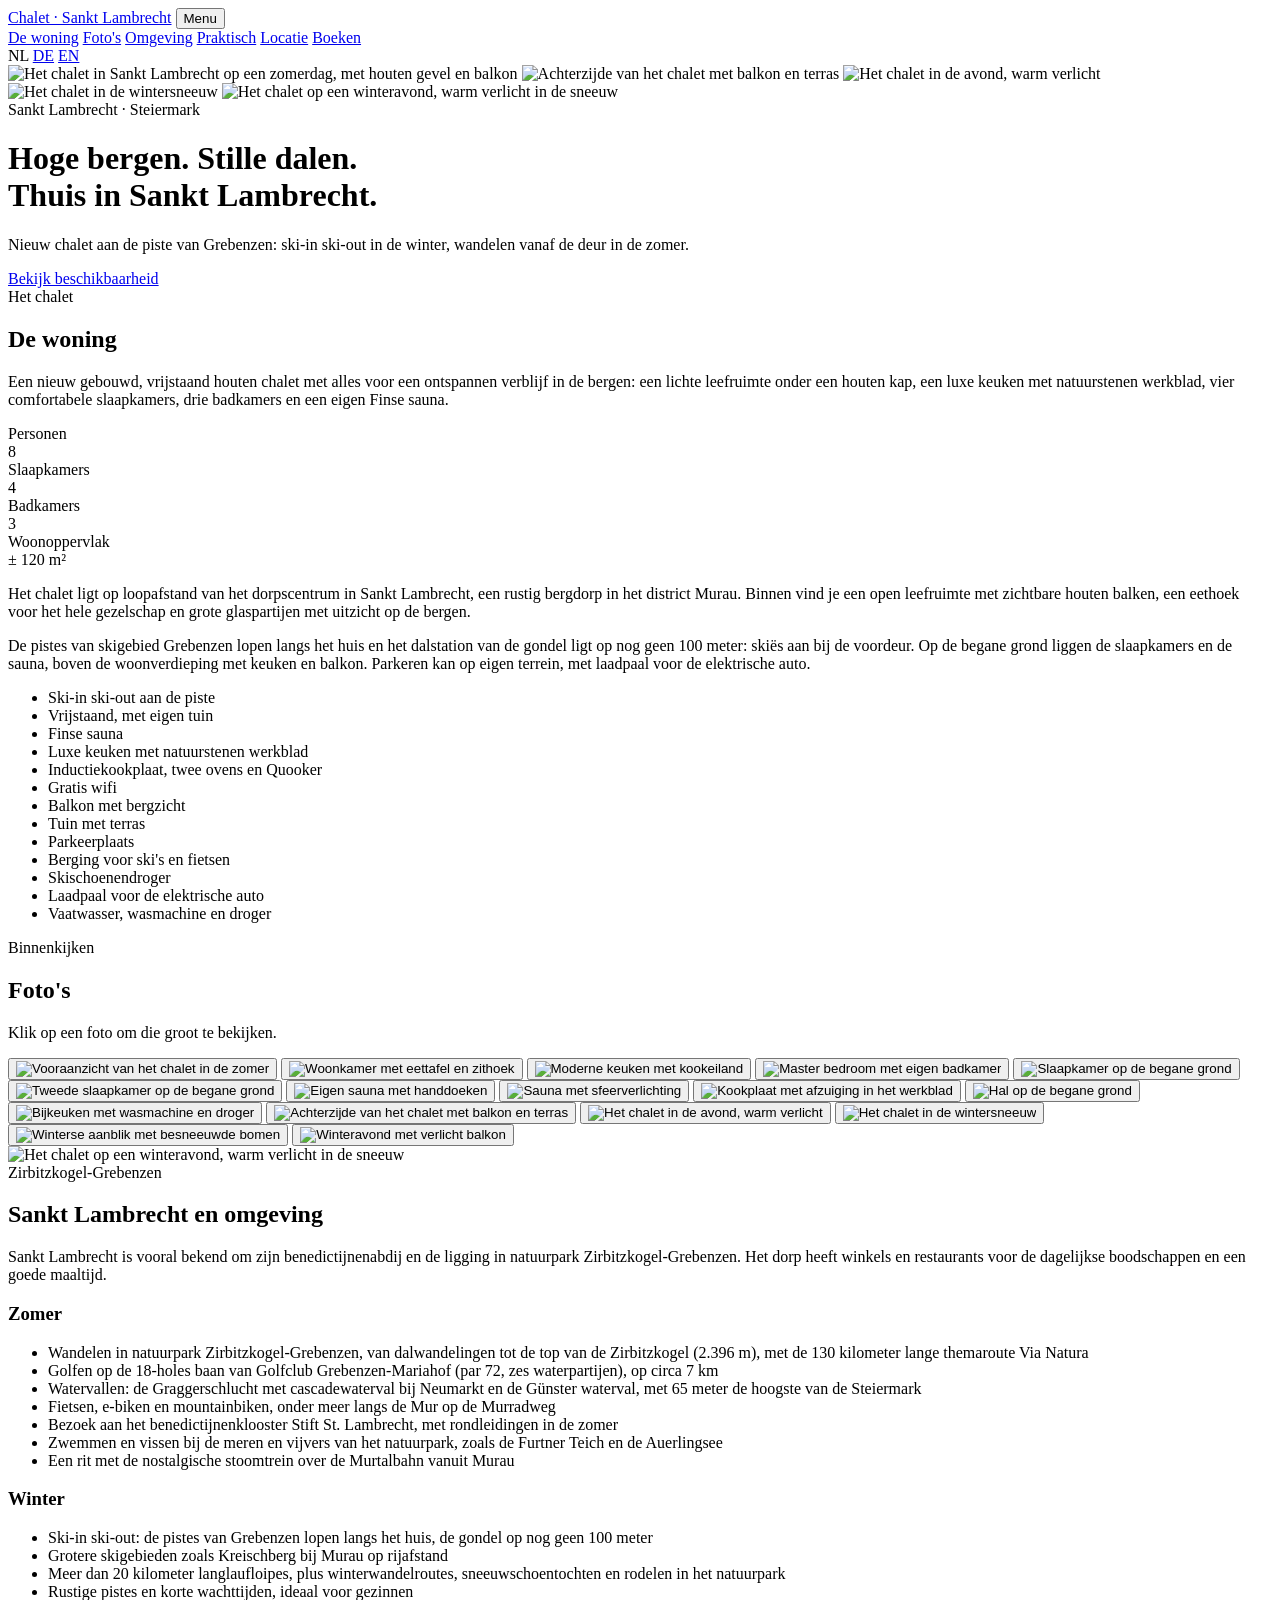
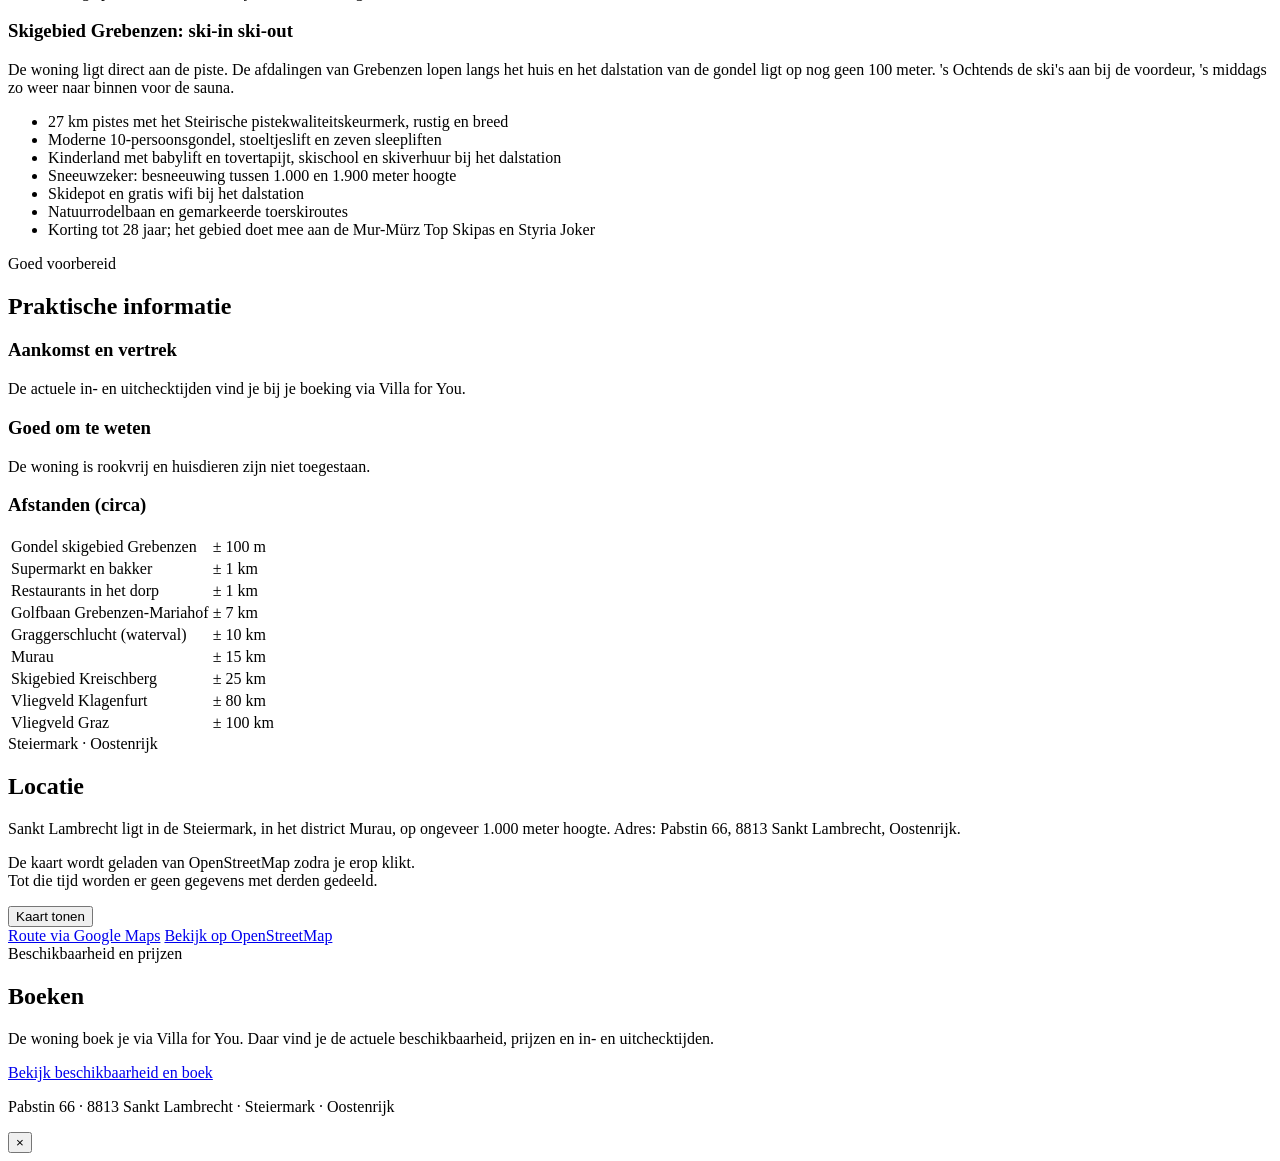
==== index.html @ c9d805e6 "Add files via upload" ====
<!DOCTYPE html>
<html lang="nl">
<head>
<meta charset="UTF-8">
<meta name="viewport" content="width=device-width, initial-scale=1.0">
<title>Vakantiechalet in Sankt Lambrecht – Steiermark, Oostenrijk</title>
<meta name="description" content="Nieuw vrijstaand chalet voor 8 personen in Sankt Lambrecht, met Finse sauna en ski-in ski-out aan skigebied Grebenzen. Bekijk foto's en boek.">
<!-- Vervang bij livegang de relatieve hreflang-URL's door volledige URL's, bijv. https://www.jouwdomein.nl/index.html -->
<link rel="alternate" hreflang="nl" href="index.html">
<link rel="alternate" hreflang="de" href="de.html">
<link rel="alternate" hreflang="en" href="en.html">
<link rel="alternate" hreflang="x-default" href="index.html">
<link rel="icon" type="image/svg+xml" href="assets/img/favicon.svg">
<link rel="stylesheet" href="assets/style.css">
</head>
<body>

<header class="site-header">
  <div class="nav-bar">
    <a class="brand" href="#top">Chalet · Sankt Lambrecht</a>
    <button class="menu-toggle" aria-expanded="false" aria-controls="hoofdnav" aria-label="Menu">Menu</button>
    <nav class="main-nav" id="hoofdnav">
      <a href="#woning">De woning</a>
      <a href="#fotos">Foto's</a>
      <a href="#omgeving">Omgeving</a>
      <a href="#praktisch">Praktisch</a>
      <a href="#locatie">Locatie</a>
      <a href="#contact">Boeken</a>
      <div class="lang-switch" role="group" aria-label="Taalkeuze">
        <span aria-current="page">NL</span>
        <a href="de.html" lang="de" hreflang="de">DE</a>
        <a href="en.html" lang="en" hreflang="en">EN</a>
      </div>
    </nav>
  </div>
</header>

<div class="hero" id="top">
  <div class="hero-slides">
    <img class="hero-img actief" src="assets/img/hero.jpg" alt="Het chalet in Sankt Lambrecht op een zomerdag, met houten gevel en balkon">
    <img class="hero-img" src="assets/img/aanzicht-3.jpg" alt="Achterzijde van het chalet met balkon en terras" loading="lazy">
    <img class="hero-img" src="assets/img/aanzicht-nacht-2.jpg" alt="Het chalet in de avond, warm verlicht" loading="lazy">
    <img class="hero-img" src="assets/img/winter-dag-2.jpg" alt="Het chalet in de wintersneeuw" loading="lazy">
    <img class="hero-img" src="assets/img/winter-nacht-2.jpg" alt="Het chalet op een winteravond, warm verlicht in de sneeuw" loading="lazy">
  </div>
  <div class="hero-overlay">
    <div class="inner">
      <span class="eyebrow">Sankt Lambrecht · Steiermark</span>
      <h1>Hoge bergen. Stille dalen.<br>Thuis in Sankt Lambrecht.</h1>
      <p>Nieuw chalet aan de piste van Grebenzen: ski-in ski-out in de winter, wandelen vanaf de deur in de zomer.</p>
      <a class="knop" href="#contact">Bekijk beschikbaarheid</a>
    </div>
  </div>
</div>

<section id="woning">
  <div class="container">
    <span class="eyebrow">Het chalet</span>
    <h2>De woning</h2>
    <p class="sectie-intro">Een nieuw gebouwd, vrijstaand houten chalet met alles voor een ontspannen verblijf in de bergen: een lichte leefruimte onder een houten kap, een luxe keuken met natuurstenen werkblad, vier comfortabele slaapkamers, drie badkamers en een eigen Finse sauna.</p>

    <div class="kenmerken">
      <div class="kenmerk"><span class="label">Personen</span><div class="waarde">8</div></div>
      <div class="kenmerk"><span class="label">Slaapkamers</span><div class="waarde">4</div></div>
      <div class="kenmerk"><span class="label">Badkamers</span><div class="waarde">3</div></div>
      <div class="kenmerk"><span class="label">Woonoppervlak</span><div class="waarde">± 120 m²</div></div>
    </div>

    <div class="twee-kolommen">
      <div>
        <p>Het chalet ligt op loopafstand van het dorpscentrum in Sankt Lambrecht, een rustig bergdorp in het district Murau. Binnen vind je een open leefruimte met zichtbare houten balken, een eethoek voor het hele gezelschap en grote glaspartijen met uitzicht op de bergen.</p>
        <p style="margin-top:14px;">De pistes van skigebied Grebenzen lopen langs het huis en het dalstation van de gondel ligt op nog geen 100 meter: skiës aan bij de voordeur. Op de begane grond liggen de slaapkamers en de sauna, boven de woonverdieping met keuken en balkon. Parkeren kan op eigen terrein, met laadpaal voor de elektrische auto.</p>
      </div>
      <div>
        <ul class="voorzieningen">
          <li>Ski-in ski-out aan de piste</li>
          <li>Vrijstaand, met eigen tuin</li>
          <li>Finse sauna</li>
          <li>Luxe keuken met natuurstenen werkblad</li>
          <li>Inductiekookplaat, twee ovens en Quooker</li>
          <li>Gratis wifi</li>
          <li>Balkon met bergzicht</li>
          <li>Tuin met terras</li>
          <li>Parkeerplaats</li>
          <li>Berging voor ski's en fietsen</li>
          <li>Skischoenendroger</li>
          <li>Laadpaal voor de elektrische auto</li>
          <li>Vaatwasser, wasmachine en droger</li>
        </ul>
      </div>
    </div>
  </div>
</section>

<section id="fotos">
  <div class="container">
    <span class="eyebrow">Binnenkijken</span>
    <h2>Foto's</h2>
    <p class="sectie-intro">Klik op een foto om die groot te bekijken.</p>
    <div class="galerij">
      <button class="foto" type="button"><img src="assets/img/aanzicht-1.jpg" alt="Vooraanzicht van het chalet in de zomer" loading="lazy"></button>
      <button class="foto" type="button"><img src="assets/img/woonkamer.jpg" alt="Woonkamer met eettafel en zithoek" loading="lazy"></button>
      <button class="foto" type="button"><img src="assets/img/keuken-1.jpg" alt="Moderne keuken met kookeiland" loading="lazy"></button>
      <button class="foto" type="button"><img src="assets/img/master-bedroom.jpg" alt="Master bedroom met eigen badkamer" loading="lazy"></button>
      <button class="foto" type="button"><img src="assets/img/slaapkamer-2.jpg" alt="Slaapkamer op de begane grond" loading="lazy"></button>
      <button class="foto" type="button"><img src="assets/img/slaapkamer-4.jpg" alt="Tweede slaapkamer op de begane grond" loading="lazy"></button>
      <button class="foto staand" type="button"><img src="assets/img/sauna-1.jpg" alt="Eigen sauna met handdoeken" loading="lazy"></button>
      <button class="foto staand" type="button"><img src="assets/img/sauna-2.jpg" alt="Sauna met sfeerverlichting" loading="lazy"></button>
      <button class="foto" type="button"><img src="assets/img/keuken-2.jpg" alt="Kookplaat met afzuiging in het werkblad" loading="lazy"></button>
      <button class="foto staand" type="button"><img src="assets/img/hal.jpg" alt="Hal op de begane grond" loading="lazy"></button>
      <button class="foto staand" type="button"><img src="assets/img/bijkeuken.jpg" alt="Bijkeuken met wasmachine en droger" loading="lazy"></button>
      <button class="foto" type="button"><img src="assets/img/aanzicht-3.jpg" alt="Achterzijde van het chalet met balkon en terras" loading="lazy"></button>
      <button class="foto" type="button"><img src="assets/img/aanzicht-nacht-2.jpg" alt="Het chalet in de avond, warm verlicht" loading="lazy"></button>
      <button class="foto" type="button"><img src="assets/img/winter-dag-1.jpg" alt="Het chalet in de wintersneeuw" loading="lazy"></button>
      <button class="foto" type="button"><img src="assets/img/winter-dag-2.jpg" alt="Winterse aanblik met besneeuwde bomen" loading="lazy"></button>
      <button class="foto" type="button"><img src="assets/img/winter-nacht-1.jpg" alt="Winteravond met verlicht balkon" loading="lazy"></button>
    </div>
  </div>
</section>

<div class="fotoband">
  <img src="assets/img/winter-nacht-2.jpg" alt="Het chalet op een winteravond, warm verlicht in de sneeuw" loading="lazy">
</div>

<section id="omgeving">
  <div class="container">
    <span class="eyebrow">Zirbitzkogel-Grebenzen</span>
    <h2>Sankt Lambrecht en omgeving</h2>
    <p class="sectie-intro">Sankt Lambrecht is vooral bekend om zijn benedictijnenabdij en de ligging in natuurpark Zirbitzkogel-Grebenzen. Het dorp heeft winkels en restaurants voor de dagelijkse boodschappen en een goede maaltijd.</p>

    <div class="seizoenen">
      <div class="seizoen">
        <h3>Zomer</h3>
        <ul>
          <li>Wandelen in natuurpark Zirbitzkogel-Grebenzen, van dalwandelingen tot de top van de Zirbitzkogel (2.396 m), met de 130 kilometer lange themaroute Via Natura</li>
          <li>Golfen op de 18-holes baan van Golfclub Grebenzen-Mariahof (par 72, zes waterpartijen), op circa 7 km</li>
          <li>Watervallen: de Graggerschlucht met cascadewaterval bij Neumarkt en de Günster waterval, met 65 meter de hoogste van de Steiermark</li>
          <li>Fietsen, e-biken en mountainbiken, onder meer langs de Mur op de Murradweg</li>
          <li>Bezoek aan het benedictijnenklooster Stift St. Lambrecht, met rondleidingen in de zomer</li>
          <li>Zwemmen en vissen bij de meren en vijvers van het natuurpark, zoals de Furtner Teich en de Auerlingsee</li>
          <li>Een rit met de nostalgische stoomtrein over de Murtalbahn vanuit Murau</li>
        </ul>
      </div>
      <div class="seizoen">
        <h3>Winter</h3>
        <ul>
          <li>Ski-in ski-out: de pistes van Grebenzen lopen langs het huis, de gondel op nog geen 100 meter</li>
          <li>Grotere skigebieden zoals Kreischberg bij Murau op rijafstand</li>
          <li>Meer dan 20 kilometer langlaufloipes, plus winterwandelroutes, sneeuwschoentochten en rodelen in het natuurpark</li>
          <li>Rustige pistes en korte wachttijden, ideaal voor gezinnen</li>
        </ul>
      </div>
      <div class="seizoen breed">
        <h3>Skigebied Grebenzen: ski-in ski-out</h3>
        <p class="ski-intro">De woning ligt direct aan de piste. De afdalingen van Grebenzen lopen langs het huis en het dalstation van de gondel ligt op nog geen 100 meter. 's Ochtends de ski's aan bij de voordeur, 's middags zo weer naar binnen voor de sauna.</p>
        <ul>
          <li>27 km pistes met het Steirische pistekwaliteitskeurmerk, rustig en breed</li>
          <li>Moderne 10-persoonsgondel, stoeltjeslift en zeven sleepliften</li>
          <li>Kinderland met babylift en tovertapijt, skischool en skiverhuur bij het dalstation</li>
          <li>Sneeuwzeker: besneeuwing tussen 1.000 en 1.900 meter hoogte</li>
          <li>Skidepot en gratis wifi bij het dalstation</li>
          <li>Natuurrodelbaan en gemarkeerde toerskiroutes</li>
          <li>Korting tot 28 jaar; het gebied doet mee aan de Mur-Mürz Top Skipas en Styria Joker</li>
        </ul>
      </div>
    </div>
  </div>
</section>

<section id="praktisch">
  <div class="container">
    <span class="eyebrow">Goed voorbereid</span>
    <h2>Praktische informatie</h2>

    <div class="twee-kolommen">
      <div>
        <div class="praktisch-blok">
          <h3>Aankomst en vertrek</h3>
          <p>De actuele in- en uitchecktijden vind je bij je boeking via Villa for You.</p>
        </div>
        <div class="praktisch-blok">
          <h3>Goed om te weten</h3>
          <p>De woning is rookvrij en huisdieren zijn niet toegestaan.</p>
        </div>
      </div>
      <div>
        <h3 class="afstanden-titel">Afstanden (circa)</h3>
        <table class="afstanden">
          <tr><td>Gondel skigebied Grebenzen</td><td>± 100 m</td></tr>
          <tr><td>Supermarkt en bakker</td><td>± 1 km</td></tr>
          <tr><td>Restaurants in het dorp</td><td>± 1 km</td></tr>
          <tr><td>Golfbaan Grebenzen-Mariahof</td><td>± 7 km</td></tr>
          <tr><td>Graggerschlucht (waterval)</td><td>± 10 km</td></tr>
          <tr><td>Murau</td><td>± 15 km</td></tr>
          <tr><td>Skigebied Kreischberg</td><td>± 25 km</td></tr>
          <tr><td>Vliegveld Klagenfurt</td><td>± 80 km</td></tr>
          <tr><td>Vliegveld Graz</td><td>± 100 km</td></tr>
        </table>
      </div>
    </div>
  </div>
</section>

<section id="locatie">
  <div class="container">
    <span class="eyebrow">Steiermark · Oostenrijk</span>
    <h2>Locatie</h2>
    <p class="sectie-intro">Sankt Lambrecht ligt in de Steiermark, in het district Murau, op ongeveer 1.000 meter hoogte. Adres: Pabstin 66, 8813 Sankt Lambrecht, Oostenrijk.</p>
    <div class="kaart-wrap">
      <div class="kaart-placeholder">
        <p>De kaart wordt geladen van OpenStreetMap zodra je erop klikt.<br>Tot die tijd worden er geen gegevens met derden gedeeld.</p>
        <button class="knop" id="laad-kaart" type="button">Kaart tonen</button>
      </div>
    </div>
    <div class="route-links">
      <a href="https://www.google.com/maps/dir/?api=1&destination=Pabstin+66,+8813+Sankt+Lambrecht,+Oostenrijk" target="_blank" rel="noopener">Route via Google Maps</a>
      <a href="https://www.openstreetmap.org/?mlat=47.074375&mlon=14.313222#map=16/47.07437/14.31322" target="_blank" rel="noopener">Bekijk op OpenStreetMap</a>
    </div>
  </div>
</section>

<section id="contact">
  <div class="container">
    <div class="contact-kaart">
      <div>
        <span class="eyebrow">Beschikbaarheid en prijzen</span>
        <h2>Boeken</h2>
        <p style="margin-top:8px;">De woning boek je via Villa for You. Daar vind je de actuele beschikbaarheid, prijzen en in- en uitchecktijden.</p>
      </div>
      <div class="boek-kolom">
        <a class="knop" href="http://www.villaforyou.com/ho-20108/AT.8813.41" target="_blank" rel="noopener">Bekijk beschikbaarheid en boek</a>
      </div>
    </div>
  </div>
</section>

<footer>
  <div class="container">
    <p>Pabstin 66 · 8813 Sankt Lambrecht · Steiermark · Oostenrijk</p>
  </div>
</footer>

<div class="lightbox" id="lightbox" role="dialog" aria-modal="true" aria-label="Fotoweergave">
  <button class="sluit" type="button" aria-label="Sluiten">×</button>
  <img src="" alt="">
  <div class="bijschrift"></div>
</div>

<script src="assets/script.js"></script>
</body>
</html>
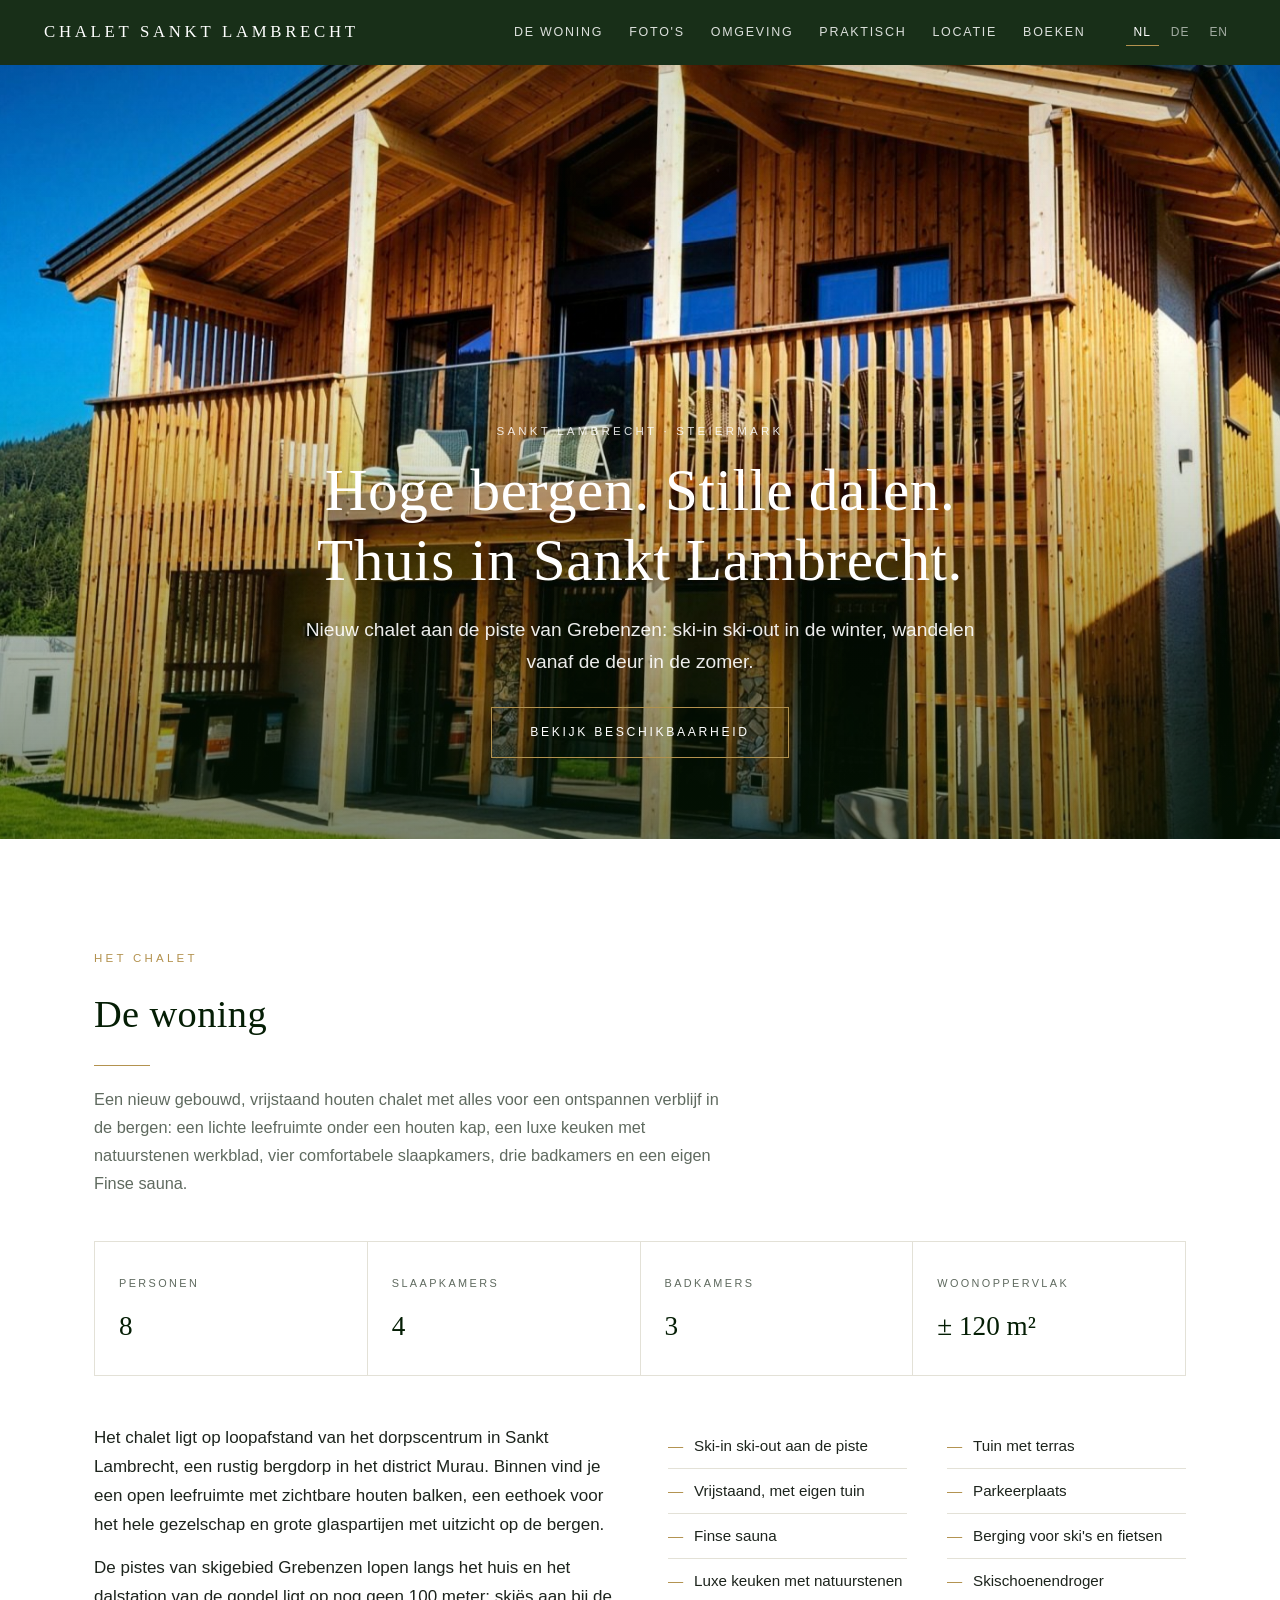
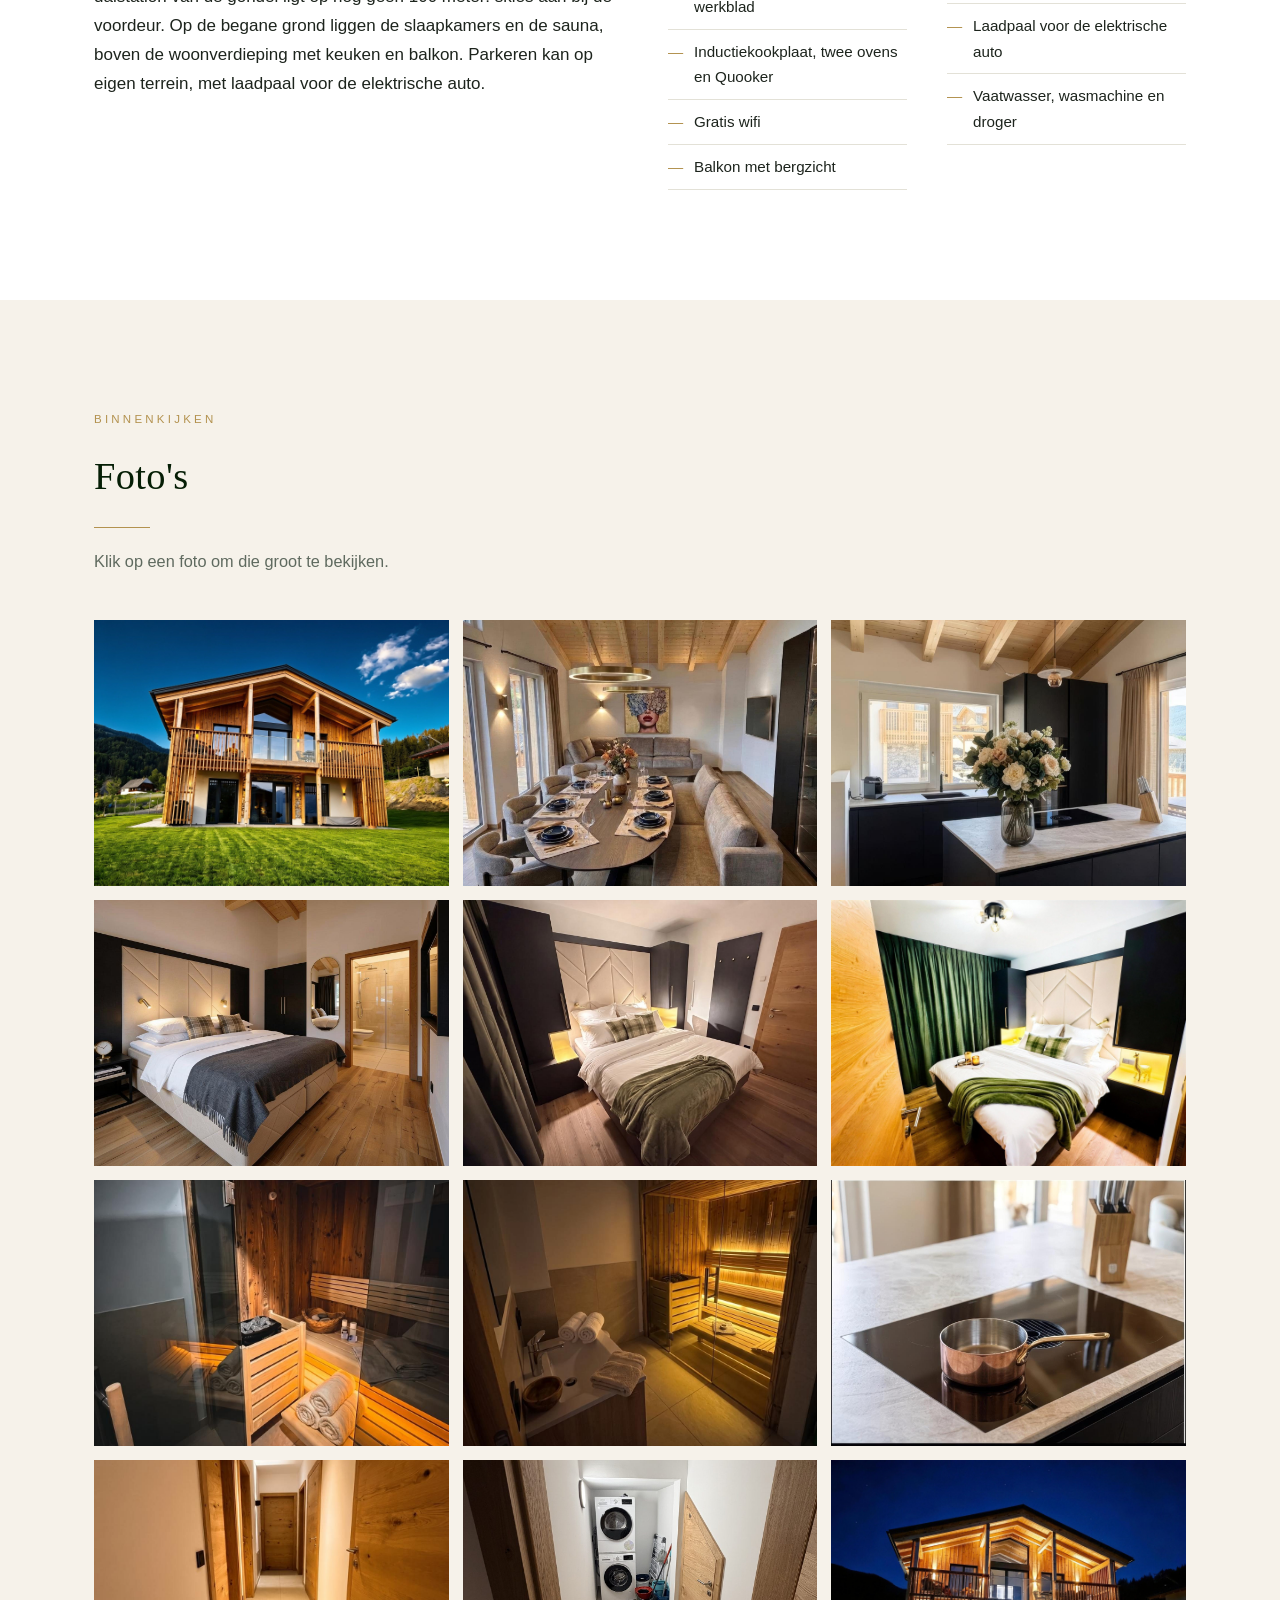
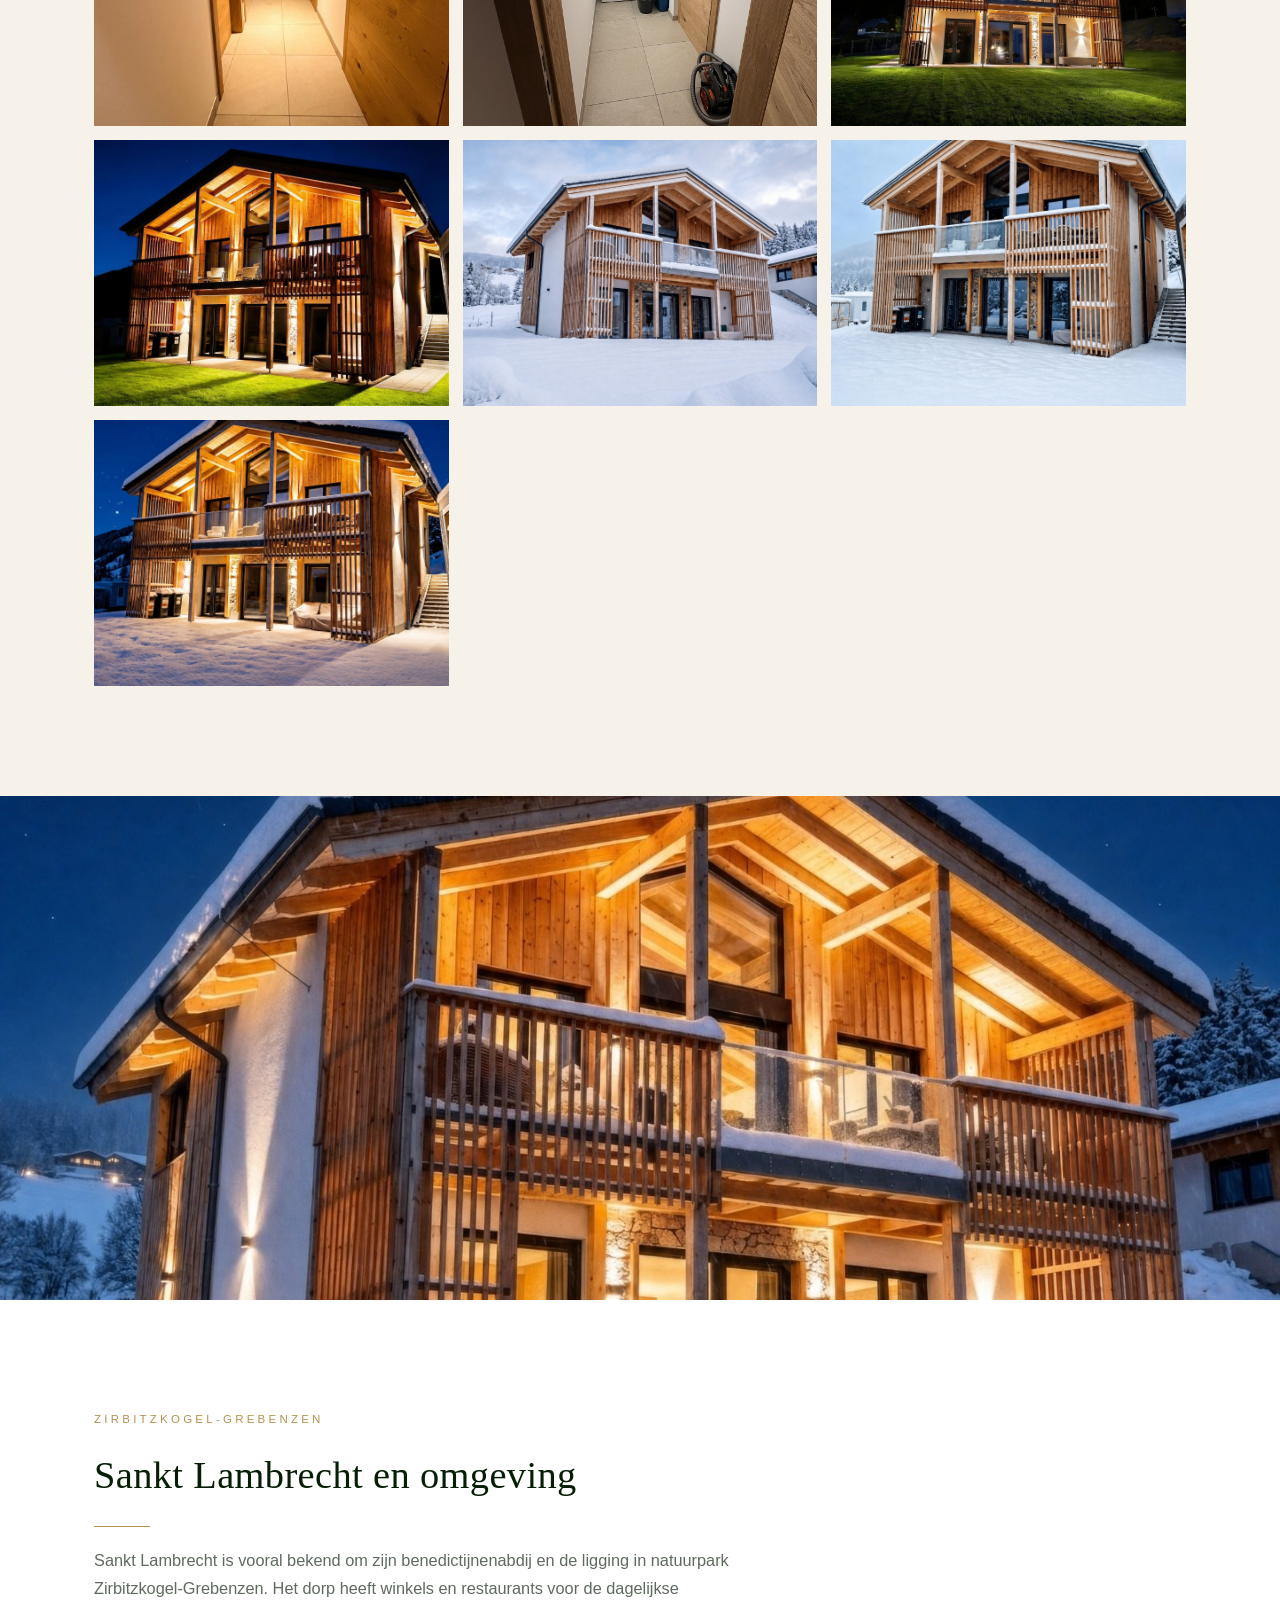
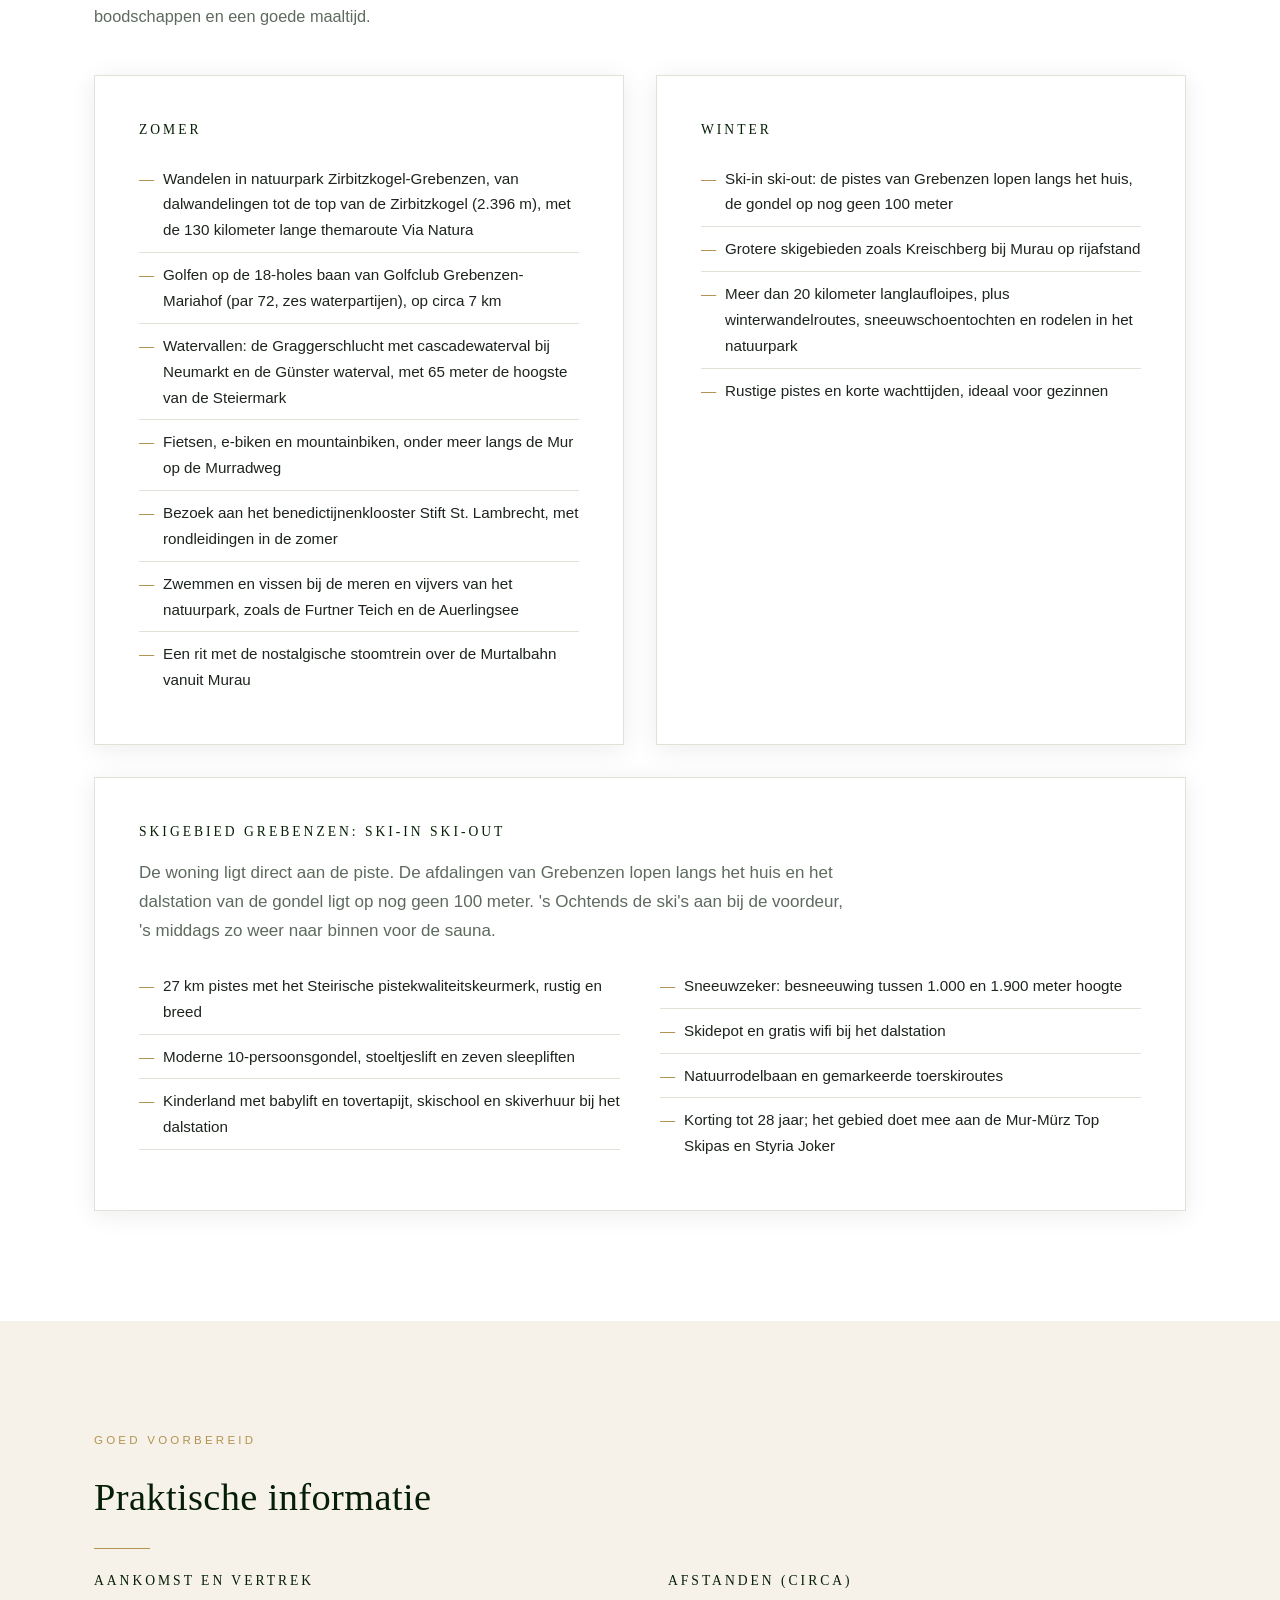
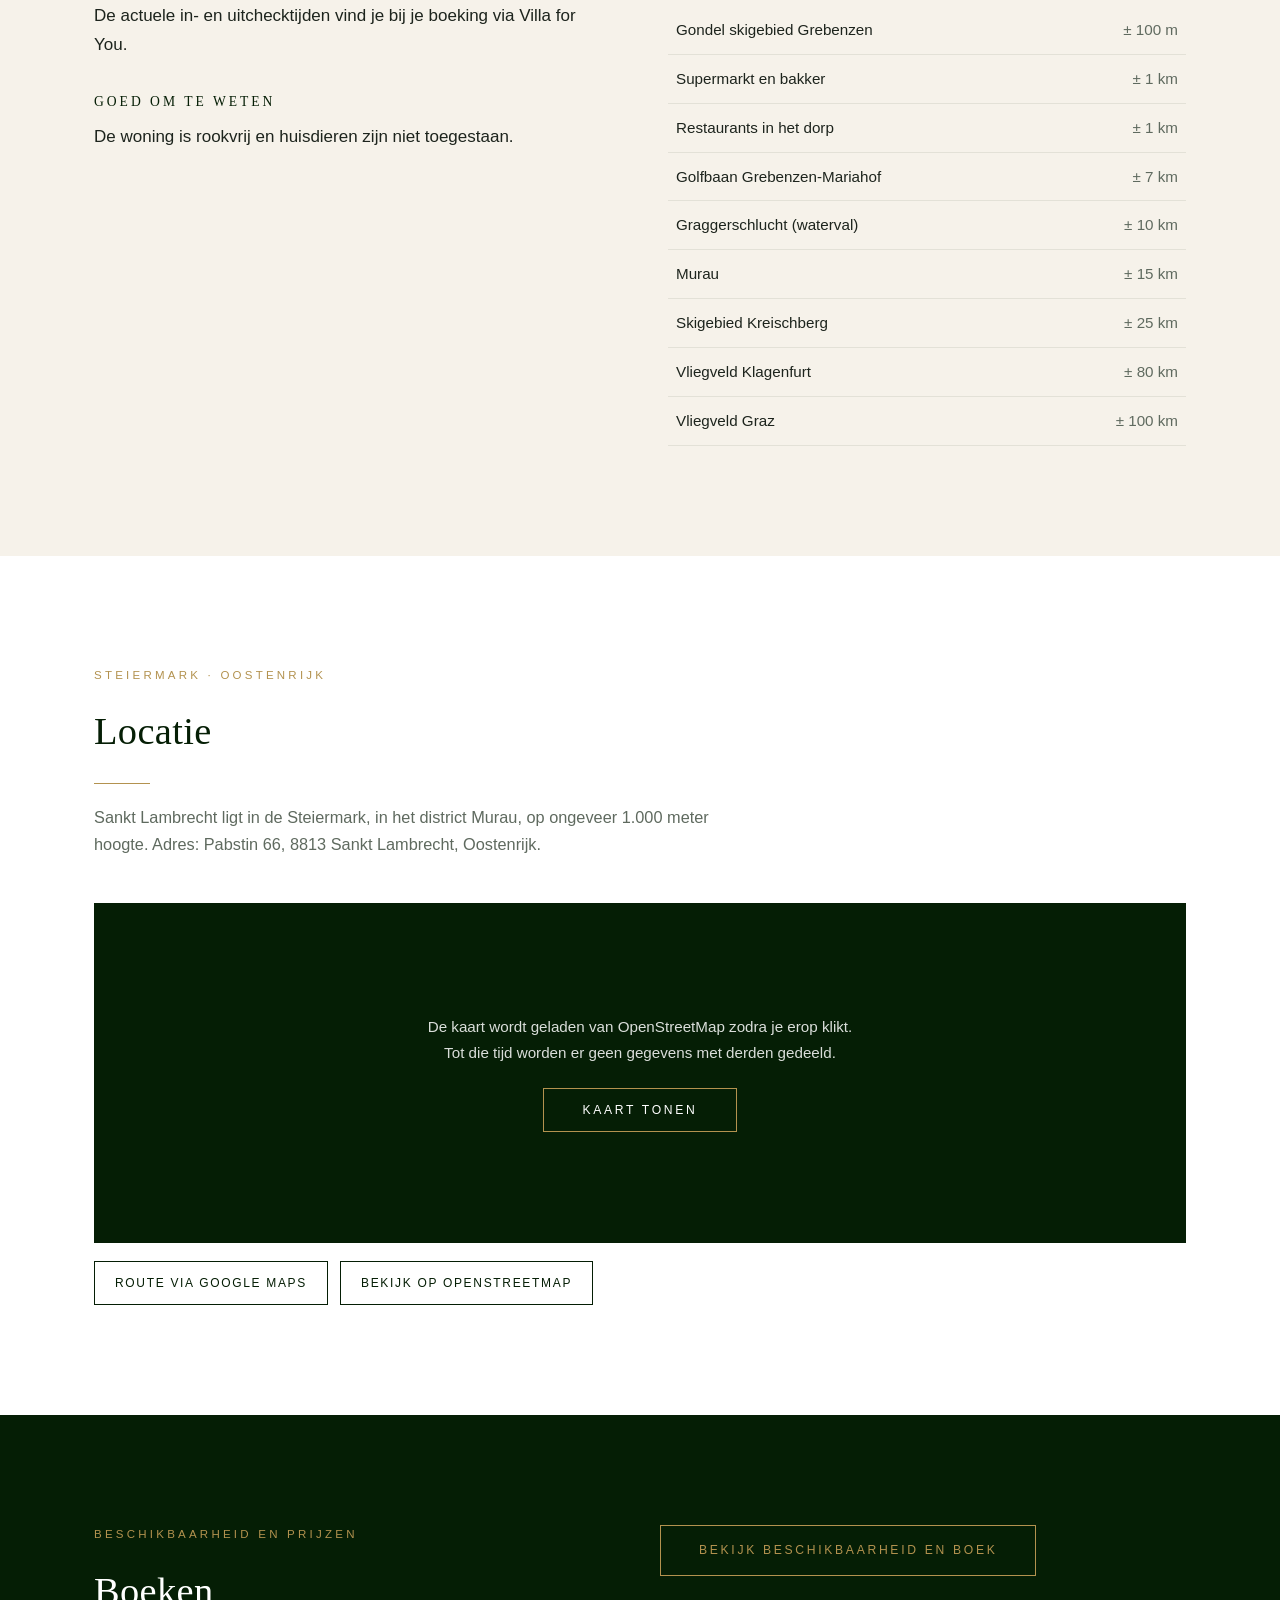
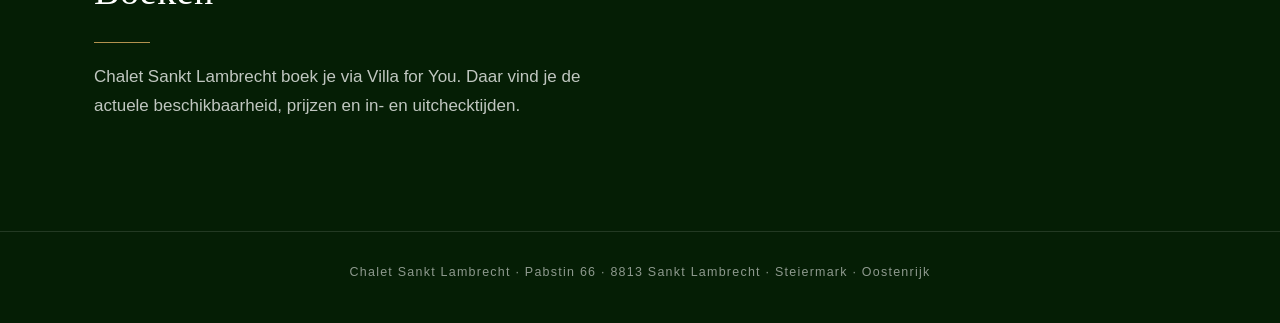
==== commit a9845e5b: "Add files via upload" ====
--- a/index.html
+++ b/index.html
@@ -3,13 +3,13 @@
 <head>
 <meta charset="UTF-8">
 <meta name="viewport" content="width=device-width, initial-scale=1.0">
-<title>Vakantiechalet in Sankt Lambrecht – Steiermark, Oostenrijk</title>
-<meta name="description" content="Nieuw vrijstaand chalet voor 8 personen in Sankt Lambrecht, met Finse sauna en ski-in ski-out aan skigebied Grebenzen. Bekijk foto's en boek.">
-<!-- Vervang bij livegang de relatieve hreflang-URL's door volledige URL's, bijv. https://www.jouwdomein.nl/index.html -->
-<link rel="alternate" hreflang="nl" href="index.html">
-<link rel="alternate" hreflang="de" href="de.html">
-<link rel="alternate" hreflang="en" href="en.html">
-<link rel="alternate" hreflang="x-default" href="index.html">
+<title>Chalet Sankt Lambrecht – Vakantiechalet in de Steiermark, Oostenrijk</title>
+<meta name="description" content="Chalet Sankt Lambrecht: nieuw vrijstaand chalet voor 8 personen, met Finse sauna en ski-in ski-out aan skigebied Grebenzen. Bekijk foto's en boek.">
+<link rel="canonical" href="https://chalet-sanktlambrecht.com/">
+<link rel="alternate" hreflang="nl" href="https://chalet-sanktlambrecht.com/">
+<link rel="alternate" hreflang="de" href="https://chalet-sanktlambrecht.com/de.html">
+<link rel="alternate" hreflang="en" href="https://chalet-sanktlambrecht.com/en.html">
+<link rel="alternate" hreflang="x-default" href="https://chalet-sanktlambrecht.com/">
 <link rel="icon" type="image/svg+xml" href="assets/img/favicon.svg">
 <link rel="stylesheet" href="assets/style.css">
 </head>
@@ -17,7 +17,7 @@
 
 <header class="site-header">
   <div class="nav-bar">
-    <a class="brand" href="#top">Chalet · Sankt Lambrecht</a>
+    <a class="brand" href="#top">Chalet Sankt Lambrecht</a>
     <button class="menu-toggle" aria-expanded="false" aria-controls="hoofdnav" aria-label="Menu">Menu</button>
     <nav class="main-nav" id="hoofdnav">
       <a href="#woning">De woning</a>
@@ -225,7 +225,7 @@
       <div>
         <span class="eyebrow">Beschikbaarheid en prijzen</span>
         <h2>Boeken</h2>
-        <p style="margin-top:8px;">De woning boek je via Villa for You. Daar vind je de actuele beschikbaarheid, prijzen en in- en uitchecktijden.</p>
+        <p style="margin-top:8px;">Chalet Sankt Lambrecht boek je via Villa for You. Daar vind je de actuele beschikbaarheid, prijzen en in- en uitchecktijden.</p>
       </div>
       <div class="boek-kolom">
         <a class="knop" href="http://www.villaforyou.com/ho-20108/AT.8813.41" target="_blank" rel="noopener">Bekijk beschikbaarheid en boek</a>
@@ -236,7 +236,7 @@
 
 <footer>
   <div class="container">
-    <p>Pabstin 66 · 8813 Sankt Lambrecht · Steiermark · Oostenrijk</p>
+    <p>Chalet Sankt Lambrecht · Pabstin 66 · 8813 Sankt Lambrecht · Steiermark · Oostenrijk</p>
   </div>
 </footer>
 
--- a/assets/style.css
+++ b/assets/style.css
@@ -0,0 +1,306 @@
+/* Vakantiewoning Sankt Lambrecht — stylesheet
+   Look & feel geïnspireerd op moderne alpine resortwebsites:
+   donker bosgroen, veel witruimte, rustige sans-serif typografie, grote fotovlakken. */
+
+:root {
+  --groen-donker: #051e05;
+  --groen: #123a1c;
+  --groen-zacht: #2e5c3a;
+  --creme: #f6f2ea;
+  --wit: #ffffff;
+  --tekst: #1d241d;
+  --tekst-licht: #5f6a5f;
+  --goud: #b3924f;
+  --rand: #e3e1d7;
+  --schaduw: 0 4px 24px rgba(5, 30, 5, 0.08);
+}
+
+* { margin: 0; padding: 0; box-sizing: border-box; }
+
+html { scroll-behavior: smooth; }
+
+body {
+  font-family: 'Helvetica Neue', Helvetica, Arial, sans-serif;
+  color: var(--tekst);
+  background: var(--wit);
+  line-height: 1.7;
+  font-size: 17px;
+  font-weight: 300;
+}
+
+img { max-width: 100%; display: block; }
+
+.container { max-width: 1140px; margin: 0 auto; padding: 0 24px; }
+
+h1, h2, h3 { font-family: 'Playfair Display', 'Didot', Georgia, 'Times New Roman', serif; font-weight: 400; letter-spacing: 0.01em; }
+
+/* Eyebrow: klein kapitaallabel boven koppen */
+.eyebrow {
+  display: block;
+  font-size: 0.72rem;
+  text-transform: uppercase;
+  letter-spacing: 0.28em;
+  color: var(--goud);
+  margin-bottom: 14px;
+  font-weight: 400;
+}
+
+/* ---------- Navigatie ---------- */
+header.site-header {
+  position: sticky; top: 0; z-index: 50;
+  background: rgba(5, 30, 5, 0.92);
+  backdrop-filter: blur(8px);
+}
+.nav-bar {
+  display: flex; align-items: center; justify-content: space-between;
+  max-width: 1240px; margin: 0 auto; padding: 18px 24px;
+}
+.brand {
+  font-family: 'Playfair Display', 'Didot', Georgia, 'Times New Roman', serif;
+  font-size: 1.05rem; color: var(--wit); text-decoration: none;
+  text-transform: uppercase; letter-spacing: 0.22em; font-weight: 400;
+}
+.brand .vulin { color: var(--groen-donker); }
+nav.main-nav { display: flex; align-items: center; gap: 26px; }
+nav.main-nav > a {
+  color: rgba(255,255,255,0.85); text-decoration: none; font-size: 0.78rem;
+  text-transform: uppercase; letter-spacing: 0.14em; font-weight: 400;
+  transition: color 0.2s;
+}
+nav.main-nav > a:hover { color: var(--goud); }
+.lang-switch {
+  display: flex; gap: 4px; margin-left: 14px; font-size: 0.75rem; letter-spacing: 0.08em;
+}
+.lang-switch a, .lang-switch span {
+  padding: 3px 8px; text-decoration: none; color: rgba(255,255,255,0.6);
+  border-bottom: 1px solid transparent;
+}
+.lang-switch span[aria-current] { color: var(--wit); border-bottom-color: var(--goud); }
+.lang-switch a:hover { color: var(--wit); }
+
+.menu-toggle {
+  display: none; background: none; border: 1px solid rgba(255,255,255,0.35); border-radius: 4px;
+  padding: 8px 14px; font-size: 0.85rem; cursor: pointer; color: var(--wit);
+  text-transform: uppercase; letter-spacing: 0.1em;
+}
+
+@media (max-width: 860px) {
+  .menu-toggle { display: block; }
+  nav.main-nav {
+    display: none; position: absolute; top: 100%; left: 0; right: 0;
+    background: var(--groen-donker);
+    flex-direction: column; align-items: flex-start; padding: 20px 24px 26px; gap: 18px;
+  }
+  nav.main-nav.open { display: flex; }
+  .lang-switch { margin-left: 0; }
+}
+
+/* ---------- Hero ---------- */
+.hero { position: relative; height: 86vh; min-height: 420px; overflow: hidden; }
+.hero-slides { position: absolute; inset: 0; }
+.hero img.hero-img {
+  position: absolute; inset: 0; width: 100%; height: 100%; object-fit: cover;
+  opacity: 0; transition: opacity 1.8s ease;
+}
+.hero img.hero-img.actief {
+  opacity: 1;
+  animation: kenburns 9s ease-in-out forwards;
+}
+.hero img.hero-img.actief.terug { animation-name: kenburns-terug; }
+@keyframes kenburns {
+  from { transform: scale(1.06) translateX(-1.6%); }
+  to   { transform: scale(1.14) translateX(1.6%); }
+}
+@keyframes kenburns-terug {
+  from { transform: scale(1.06) translateX(1.6%); }
+  to   { transform: scale(1.14) translateX(-1.6%); }
+}
+@media (prefers-reduced-motion: reduce) {
+  .hero img.hero-img { transition: none; }
+  .hero img.hero-img.actief { animation: none; }
+}
+.hero-overlay {
+  position: absolute; inset: 0; display: flex; align-items: flex-end;
+  background: linear-gradient(180deg, rgba(5,30,5,0.15) 0%, rgba(5,30,5,0.0) 35%, rgba(5,30,5,0.55) 100%);
+  padding: 0 0 9vh;
+}
+.hero-overlay .inner { color: var(--wit); max-width: 760px; margin: 0 auto; text-align: center; padding: 0 24px; }
+.hero-overlay .eyebrow { color: rgba(255,255,255,0.85); }
+.hero-overlay h1 {
+  font-size: clamp(2.1rem, 5.2vw, 3.7rem); margin-bottom: 18px; line-height: 1.18;
+}
+.hero-overlay p { font-size: clamp(1rem, 1.8vw, 1.2rem); opacity: 0.92; font-weight: 300; }
+.hero-overlay .knop { margin-top: 28px; }
+
+.knop {
+  display: inline-block; background: transparent; color: var(--wit);
+  padding: 14px 38px; border: 1px solid var(--goud); border-radius: 0;
+  text-decoration: none; font-size: 0.76rem; text-transform: uppercase; letter-spacing: 0.22em;
+  transition: background 0.3s, color 0.3s, border-color 0.3s;
+}
+.knop:hover { background: var(--goud); color: var(--wit); border-color: var(--goud); }
+.knop.donker { color: var(--groen-donker); border-color: var(--groen-donker); }
+.knop.donker:hover { background: var(--groen-donker); color: var(--wit); }
+
+/* ---------- Secties ---------- */
+section { padding: 110px 0; scroll-margin-top: 64px; }
+section:nth-of-type(even) { background: var(--creme); }
+h2 {
+  font-size: clamp(1.8rem, 3vw, 2.5rem); color: var(--groen-donker); margin-bottom: 20px;
+}
+h2::after {
+  content: ""; display: block; width: 56px; height: 1px; background: var(--goud); margin-top: 18px;
+}
+.contact-kaart h2::after { background: var(--goud); }
+.sectie-intro { color: var(--tekst-licht); max-width: 640px; margin-bottom: 44px; font-size: 1.02rem; }
+
+/* Woning */
+.kenmerken {
+  display: grid; grid-template-columns: repeat(auto-fit, minmax(200px, 1fr));
+  gap: 1px; background: var(--rand); border: 1px solid var(--rand);
+  margin: 40px 0 48px;
+}
+.kenmerk { background: var(--wit); padding: 26px 24px; }
+section:nth-of-type(even) .kenmerk { background: var(--creme); }
+.kenmerk .label {
+  font-size: 0.68rem; text-transform: uppercase; letter-spacing: 0.22em; color: var(--tekst-licht);
+}
+.kenmerk .waarde {
+  font-family: 'Playfair Display', 'Didot', Georgia, 'Times New Roman', serif;
+  font-size: 1.7rem; color: var(--groen-donker); margin-top: 6px; font-weight: 400;
+}
+
+.twee-kolommen { display: grid; grid-template-columns: 1fr 1fr; gap: 56px; align-items: start; }
+@media (max-width: 820px) { .twee-kolommen { grid-template-columns: 1fr; gap: 36px; } }
+
+ul.voorzieningen { list-style: none; columns: 2; column-gap: 40px; }
+ul.voorzieningen li {
+  padding: 9px 0 9px 26px; position: relative; break-inside: avoid;
+  border-bottom: 1px solid var(--rand); font-size: 0.95rem;
+}
+ul.voorzieningen li::before {
+  content: "—"; position: absolute; left: 0; color: var(--goud);
+}
+@media (max-width: 540px) { ul.voorzieningen { columns: 1; } }
+
+/* ---------- Galerij ---------- */
+.galerij {
+  display: grid; grid-template-columns: repeat(3, 1fr); gap: 14px;
+}
+@media (max-width: 900px) { .galerij { grid-template-columns: repeat(2, 1fr); } }
+@media (max-width: 540px) { .galerij { grid-template-columns: 1fr; } }
+.galerij button.foto {
+  border: none; padding: 0; cursor: pointer; overflow: hidden;
+  background: none; display: block; width: 100%;
+}
+.galerij button.foto img {
+  width: 100%; aspect-ratio: 4 / 3; object-fit: cover;
+  transition: transform 0.4s ease, filter 0.4s ease;
+}
+.galerij button.foto:hover img { transform: scale(1.045); filter: brightness(1.05); }
+.galerij button.foto.staand img { aspect-ratio: 4 / 3; object-position: center 62%; }
+
+/* Lightbox */
+.lightbox {
+  position: fixed; inset: 0; z-index: 100; display: none;
+  align-items: center; justify-content: center;
+  background: rgba(5, 30, 5, 0.94); padding: 30px;
+}
+.lightbox.open { display: flex; }
+.lightbox img { max-width: min(1200px, 92vw); max-height: 84vh; }
+.lightbox .sluit {
+  position: absolute; top: 18px; right: 24px; background: none; border: none;
+  color: var(--wit); font-size: 2.4rem; cursor: pointer; line-height: 1; font-weight: 200;
+}
+.lightbox .bijschrift {
+  position: absolute; bottom: 24px; left: 0; right: 0; text-align: center;
+  color: rgba(255,255,255,0.8); font-size: 0.8rem; letter-spacing: 0.12em; text-transform: uppercase;
+}
+
+/* ---------- Breed fotovlak tussen secties ---------- */
+.fotoband { padding: 0; }
+.fotoband img { width: 100%; height: 56vh; min-height: 320px; object-fit: cover; object-position: center 38%; }
+
+/* ---------- Omgeving ---------- */
+.seizoenen { display: grid; grid-template-columns: 1fr 1fr; gap: 32px; margin-top: 10px; }
+@media (max-width: 720px) { .seizoenen { grid-template-columns: 1fr; } }
+.seizoen {
+  background: var(--wit); border: 1px solid var(--rand); padding: 42px 44px;
+  box-shadow: var(--schaduw);
+}
+section:nth-of-type(even) .seizoen { background: var(--creme); }
+.seizoen h3 {
+  color: var(--groen-donker); font-size: 0.85rem; margin-bottom: 16px;
+  text-transform: uppercase; letter-spacing: 0.22em; font-weight: 400;
+}
+.seizoen ul { margin: 0; list-style: none; }
+.seizoen li {
+  margin: 0; padding: 9px 0 9px 24px; position: relative; font-size: 0.95rem;
+  border-bottom: 1px solid var(--rand);
+}
+.seizoen li:last-child { border-bottom: none; }
+.seizoen li::before { content: "—"; position: absolute; left: 0; color: var(--goud); }
+.seizoen.breed { grid-column: 1 / -1; }
+.seizoen.breed .ski-intro { color: var(--tekst-licht); max-width: 720px; margin-bottom: 18px; }
+.seizoen.breed ul { columns: 2; column-gap: 40px; }
+.seizoen.breed li { break-inside: avoid; }
+@media (max-width: 720px) { .seizoen.breed ul { columns: 1; } }
+
+/* ---------- Praktisch ---------- */
+table.afstanden {
+  width: 100%; border-collapse: collapse; margin-top: 14px; font-size: 0.95rem;
+}
+table.afstanden td { padding: 11px 8px; border-bottom: 1px solid var(--rand); }
+table.afstanden td:last-child { text-align: right; color: var(--tekst-licht); white-space: nowrap; }
+
+.praktisch-blok { margin-bottom: 30px; }
+.praktisch-blok h3, .afstanden-titel {
+  color: var(--groen-donker); font-size: 0.85rem; margin-bottom: 10px;
+  text-transform: uppercase; letter-spacing: 0.22em; font-weight: 400;
+}
+
+/* ---------- Locatie / kaart ---------- */
+.kaart-wrap {
+  position: relative; overflow: hidden; background: var(--groen-donker); min-height: 340px;
+  display: flex; align-items: center; justify-content: center;
+}
+.kaart-wrap iframe { width: 100%; height: 440px; border: 0; display: block; }
+.kaart-placeholder { text-align: center; color: var(--wit); padding: 48px 24px; }
+.kaart-placeholder p { margin-bottom: 22px; opacity: 0.85; font-size: 0.95rem; }
+.route-links { margin-top: 18px; display: flex; gap: 12px; flex-wrap: wrap; }
+.route-links a {
+  font-size: 0.75rem; text-transform: uppercase; letter-spacing: 0.14em;
+  color: var(--groen-donker); text-decoration: none; border: 1px solid var(--groen-donker);
+  background: transparent; padding: 11px 20px; transition: background 0.25s, color 0.25s;
+}
+.route-links a:hover { background: var(--groen-donker); color: var(--wit); }
+
+/* ---------- Contact ---------- */
+#contact { background: var(--groen-donker); }
+.contact-kaart {
+  color: var(--wit); display: grid; grid-template-columns: 1fr 1fr; gap: 40px;
+}
+@media (max-width: 720px) { .contact-kaart { grid-template-columns: 1fr; } }
+.contact-kaart h2 { color: var(--wit); }
+.contact-kaart p { color: rgba(255,255,255,0.75); }
+.contact-kaart a { color: var(--goud); text-decoration: none; }
+.contact-kaart a:hover { text-decoration: underline; }
+.contact-regel { margin: 18px 0; font-size: 1.05rem; }
+.contact-regel .cl {
+  display: block; font-size: 0.68rem;
+  text-transform: uppercase; letter-spacing: 0.22em; color: rgba(255,255,255,0.55); margin-bottom: 2px;
+}
+.contact-kaart .vulin { background: rgba(185, 154, 91, 0.25); border-bottom-color: var(--goud); color: var(--wit); }
+
+/* ---------- Footer ---------- */
+footer {
+  background: var(--groen-donker); padding: 30px 0 40px; text-align: center;
+  color: rgba(255,255,255,0.55); font-size: 0.78rem; letter-spacing: 0.1em;
+  border-top: 1px solid rgba(255,255,255,0.12);
+}
+footer .vulin { background: rgba(185, 154, 91, 0.25); border-bottom-color: var(--goud); color: var(--wit); }
+
+/* ---------- Placeholder-markering ---------- */
+.vulin {
+  background: #f3ead6; border-bottom: 2px dotted var(--goud); padding: 0 3px;
+}
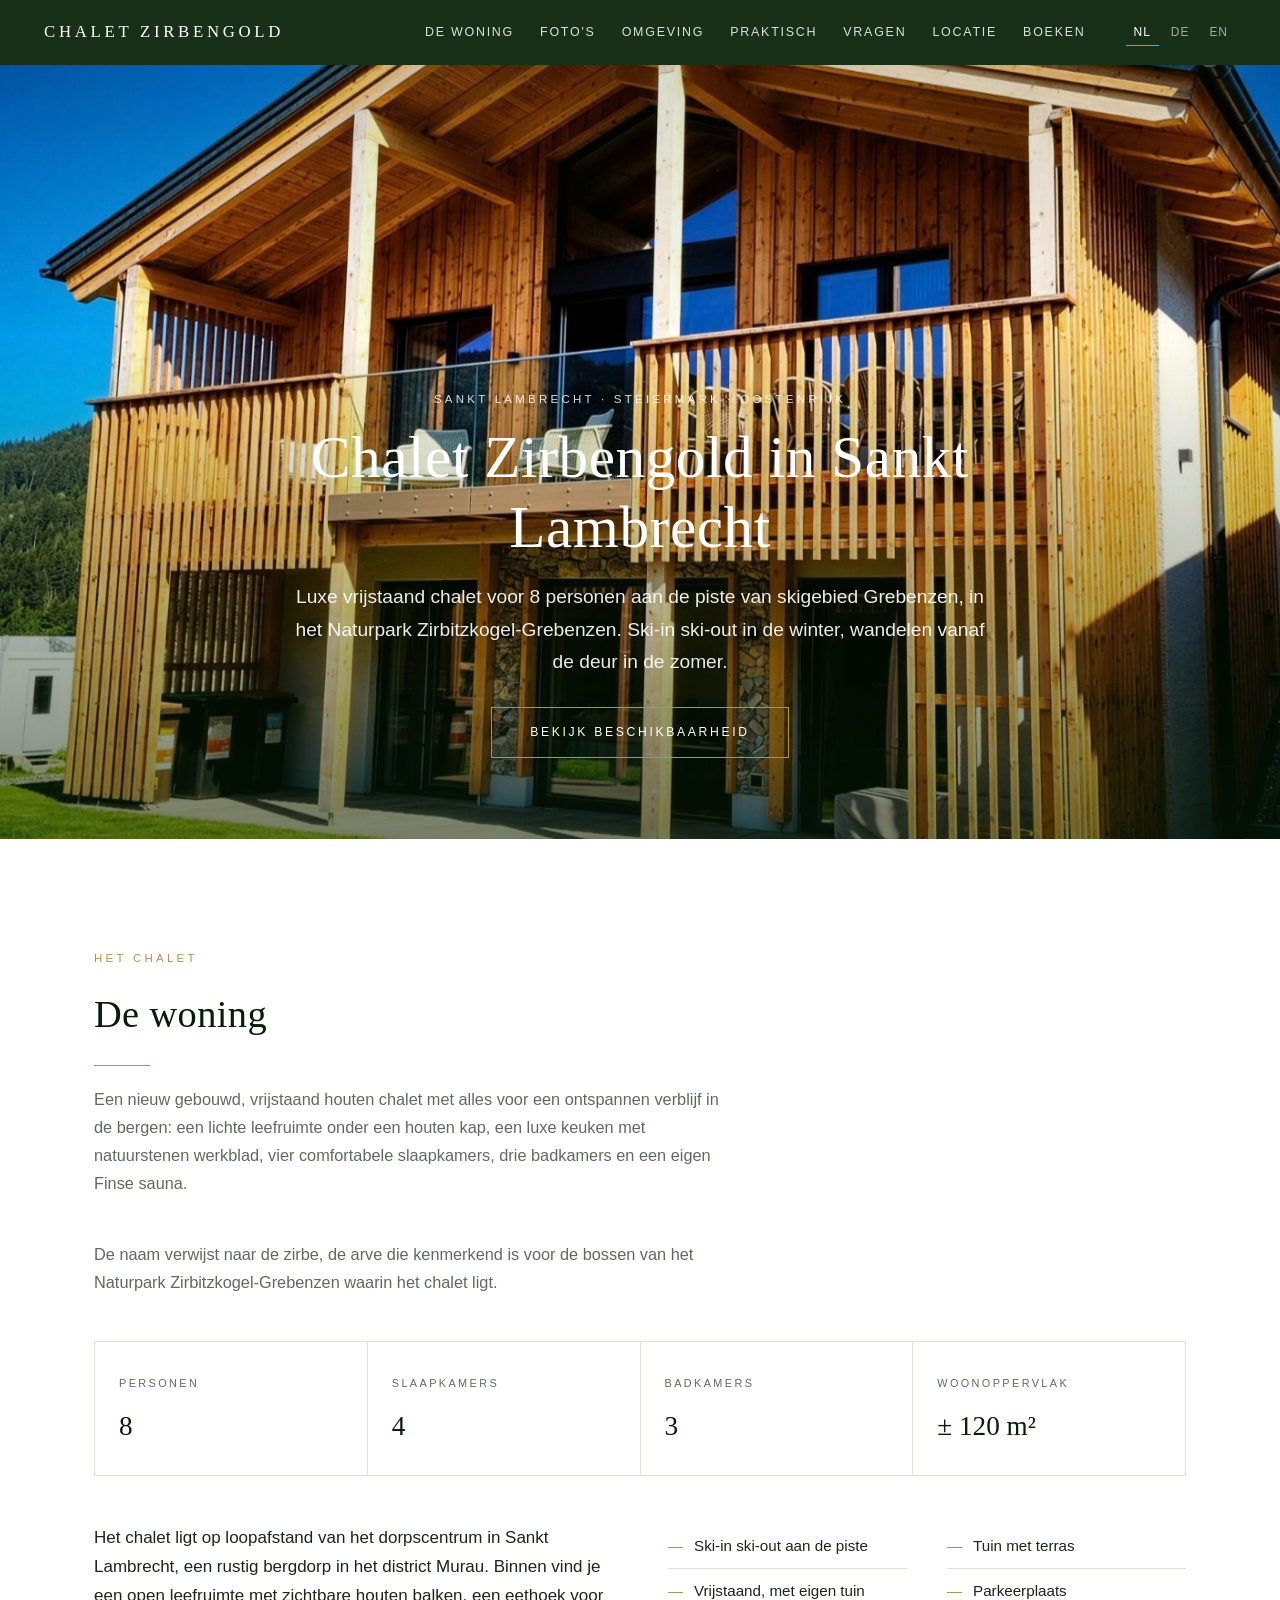
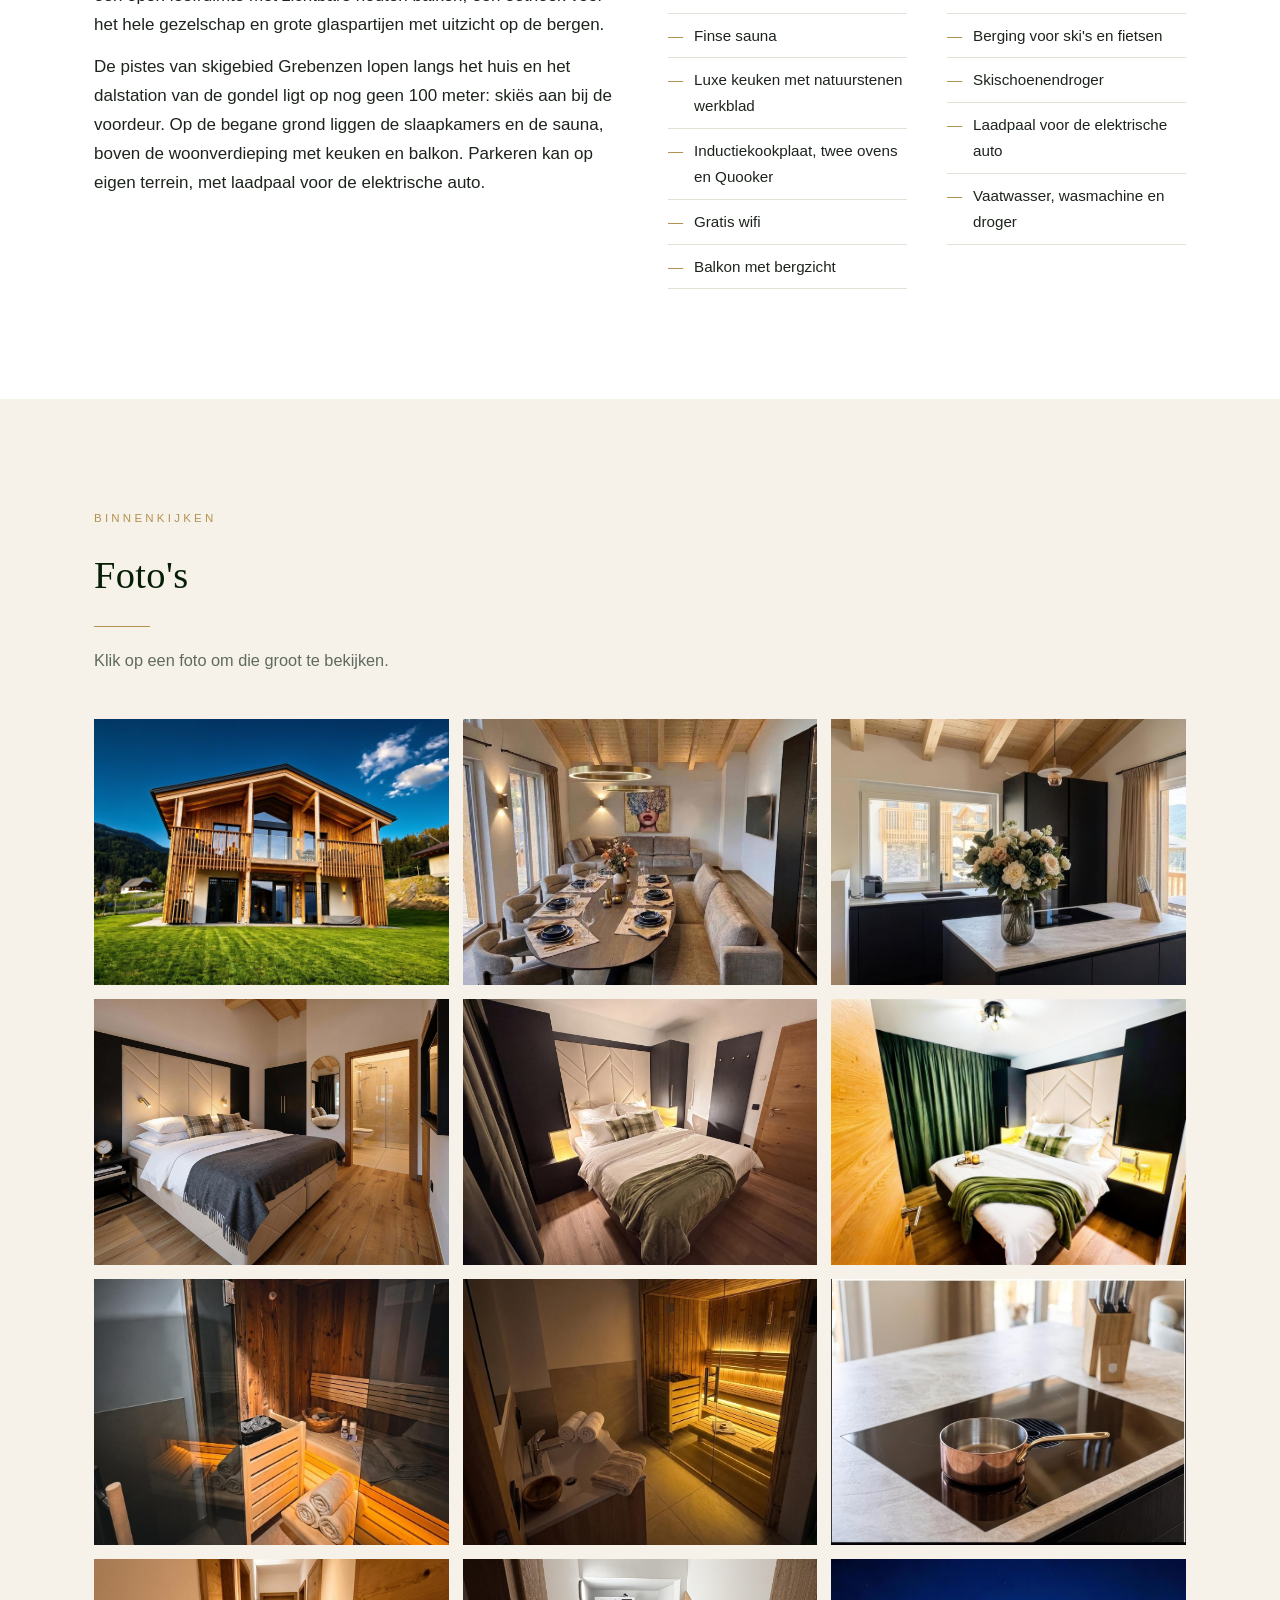
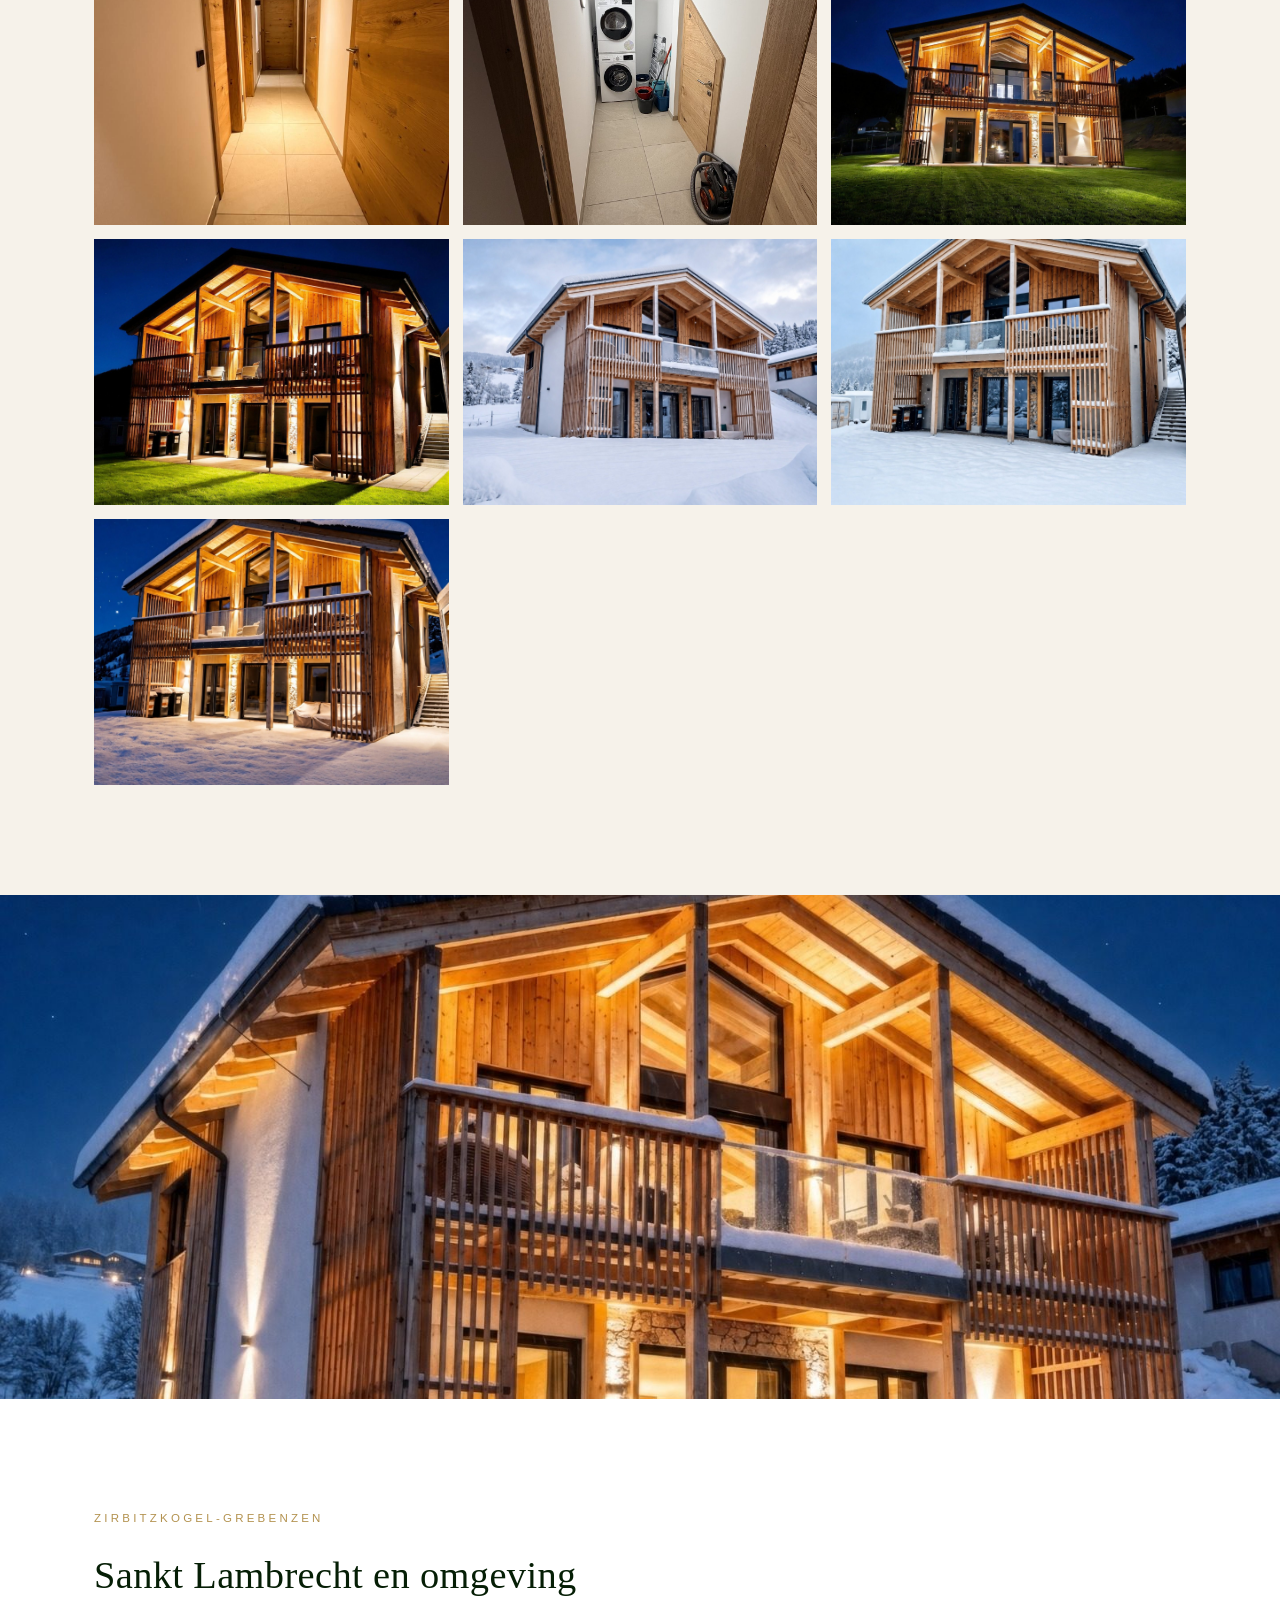
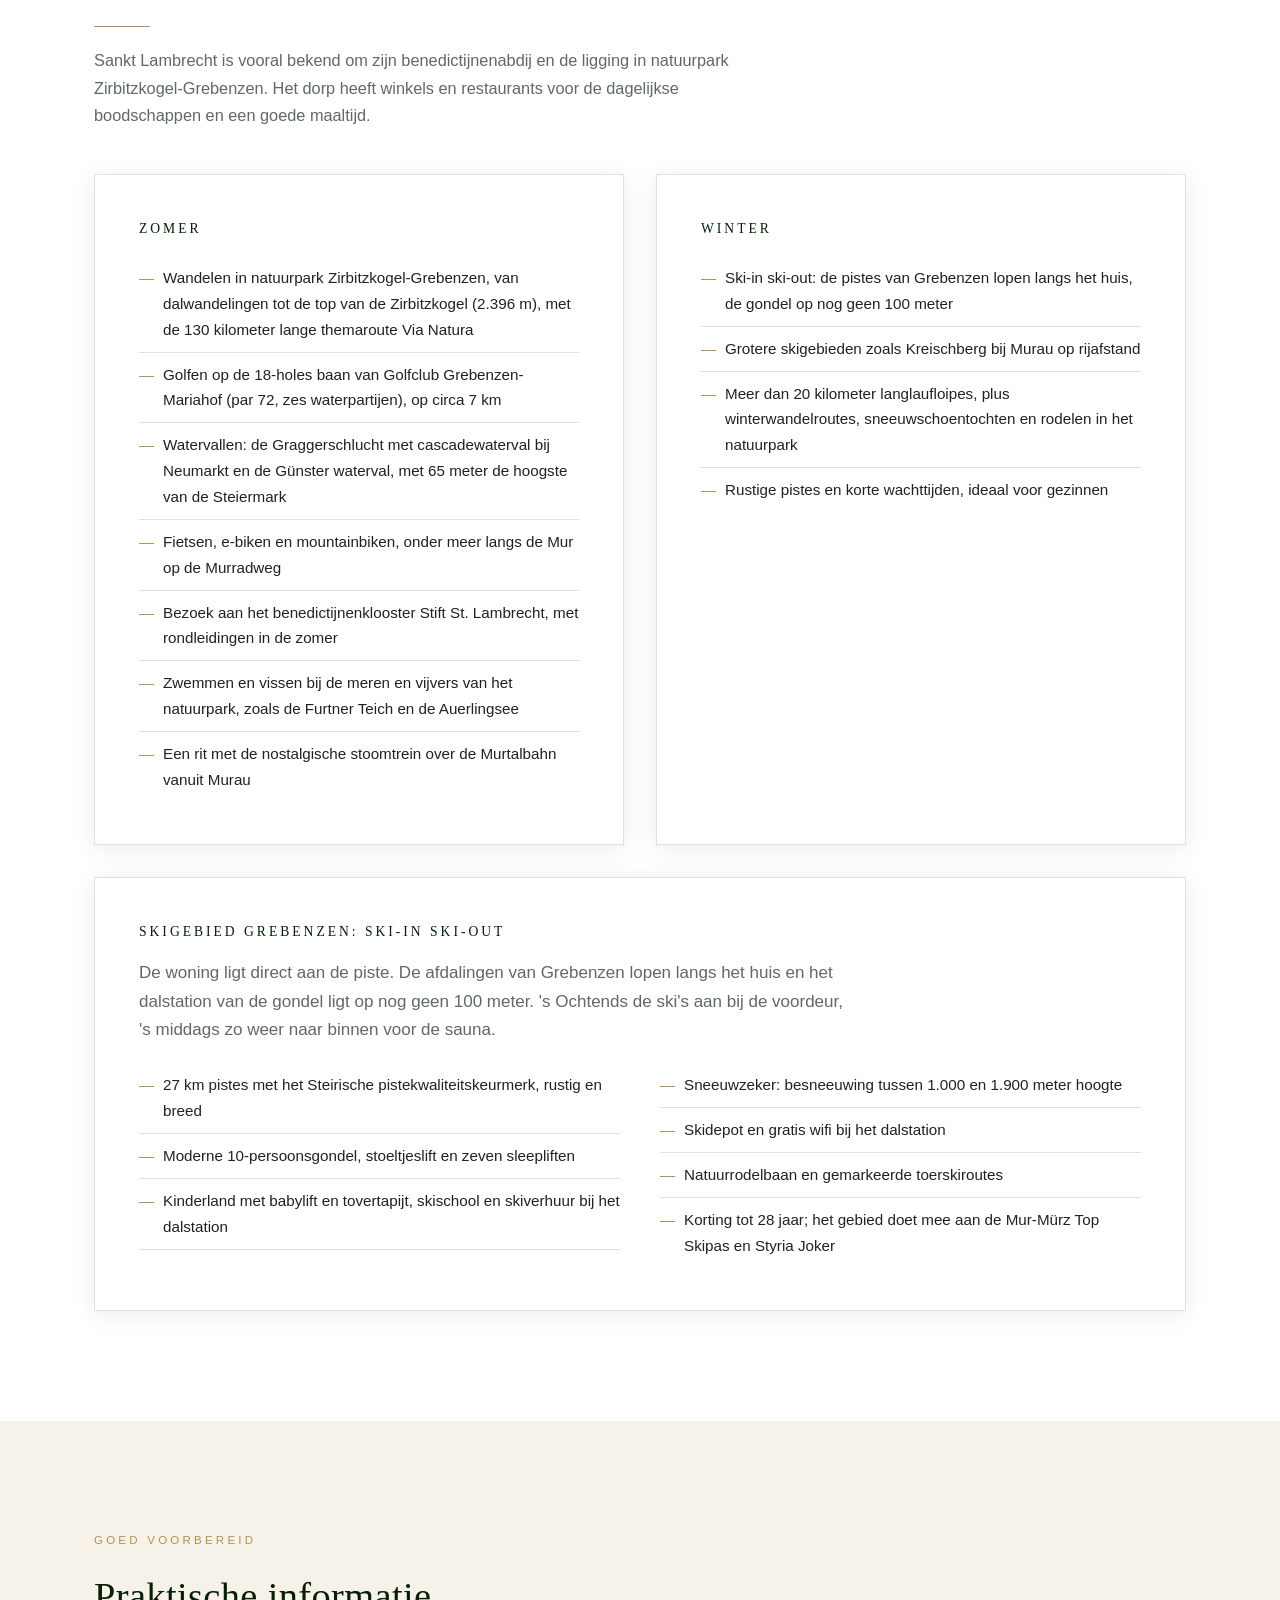
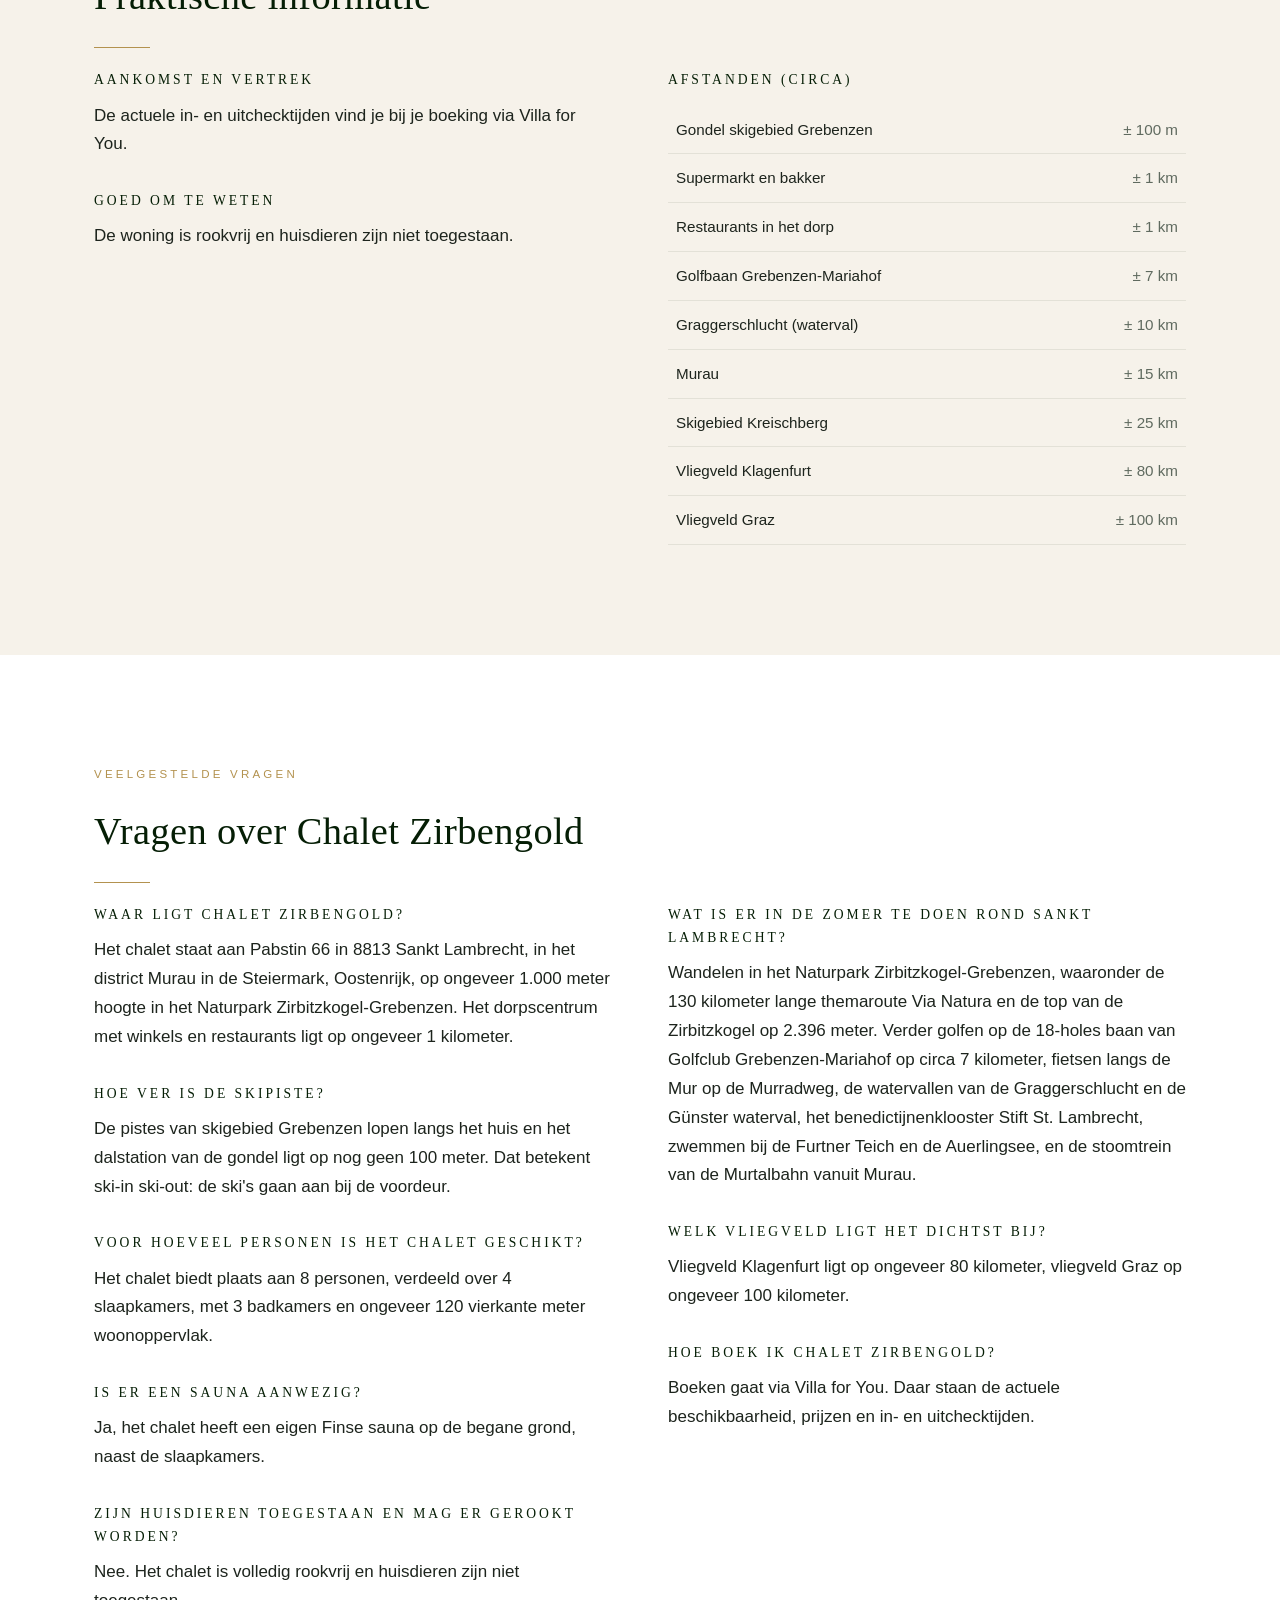
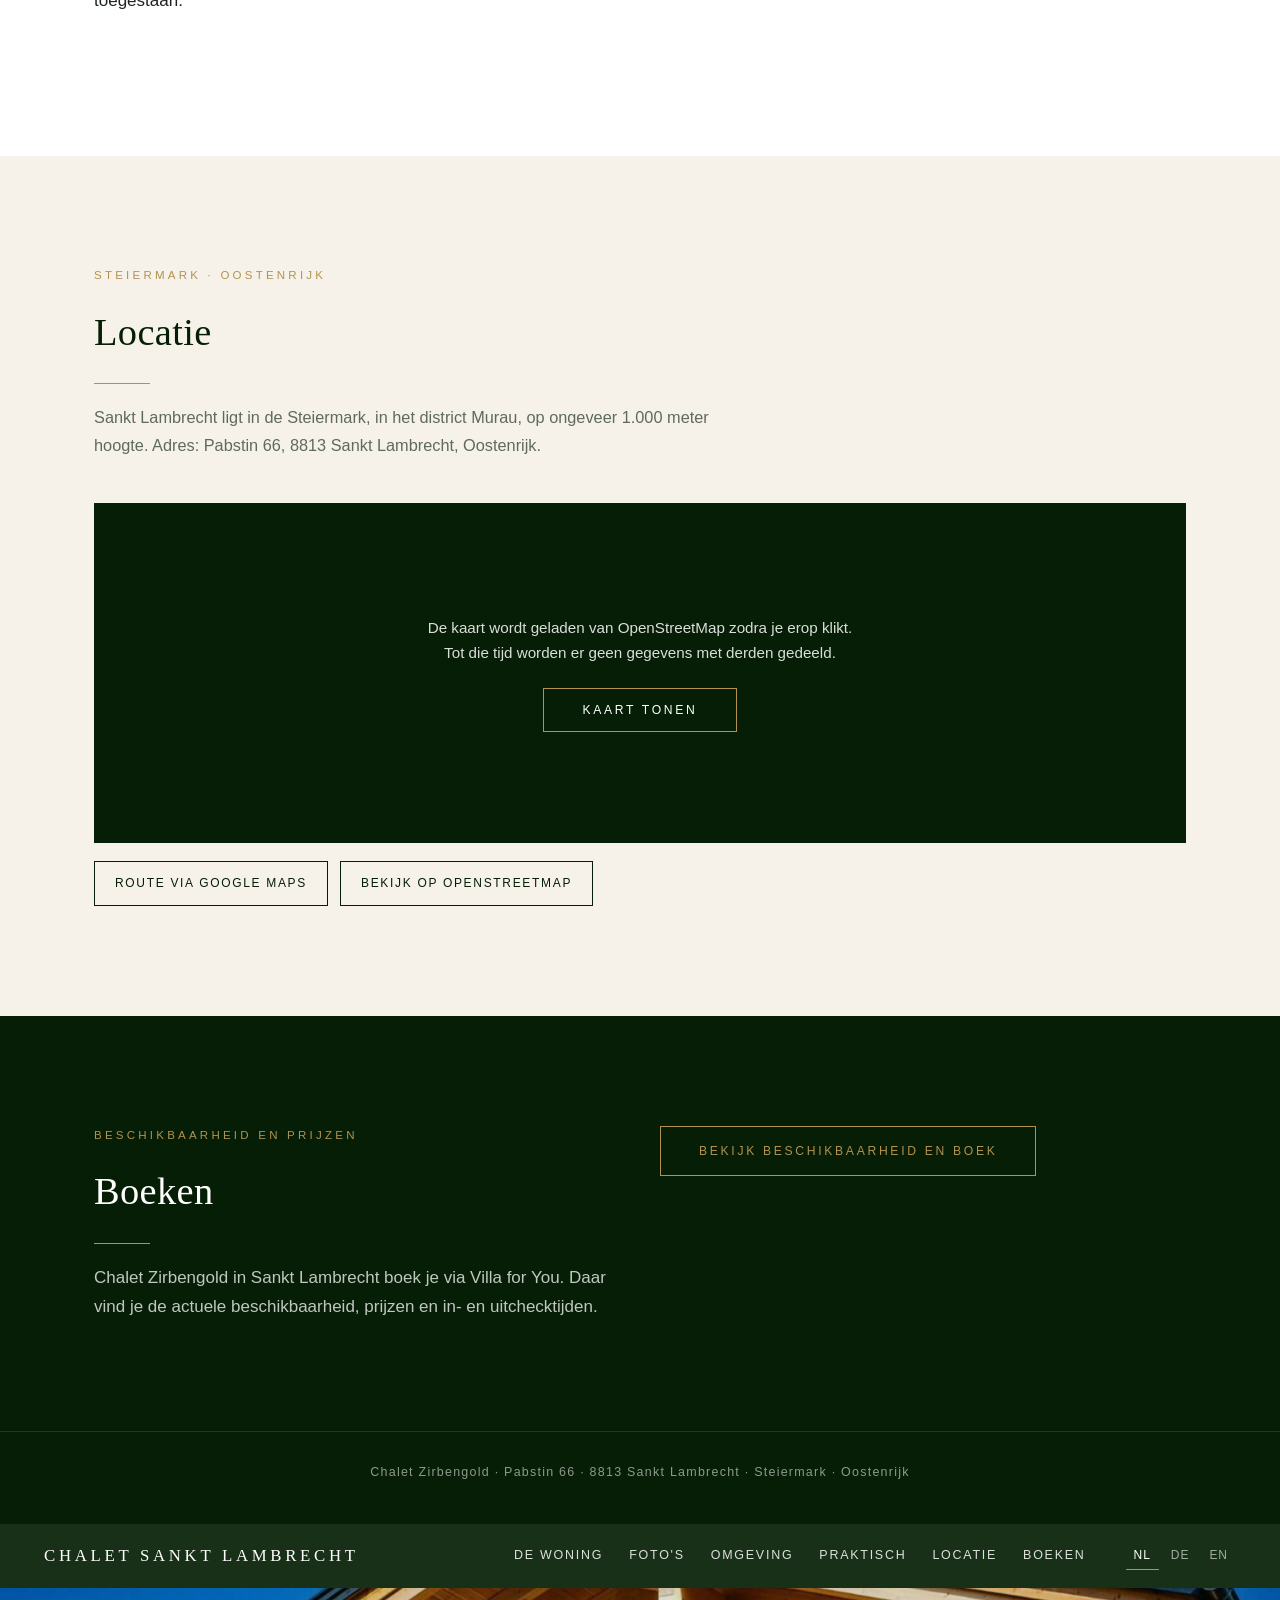
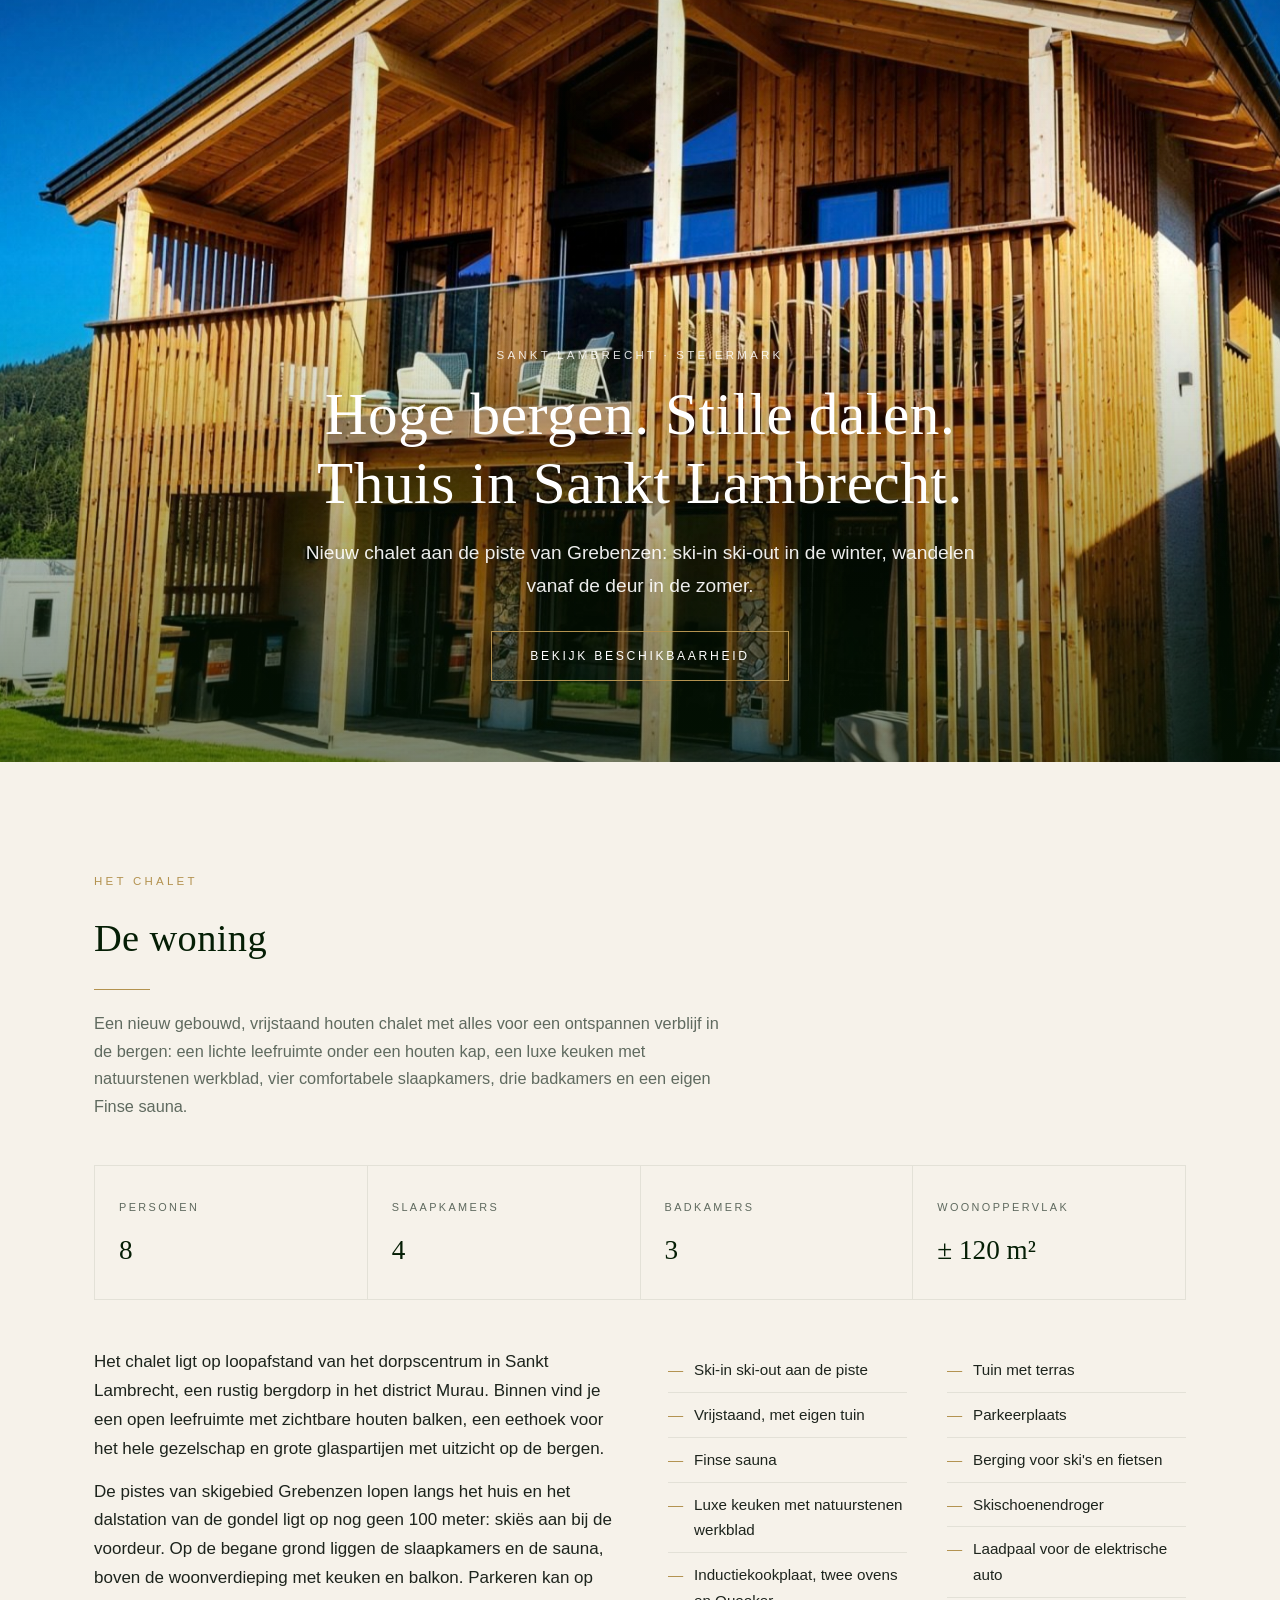
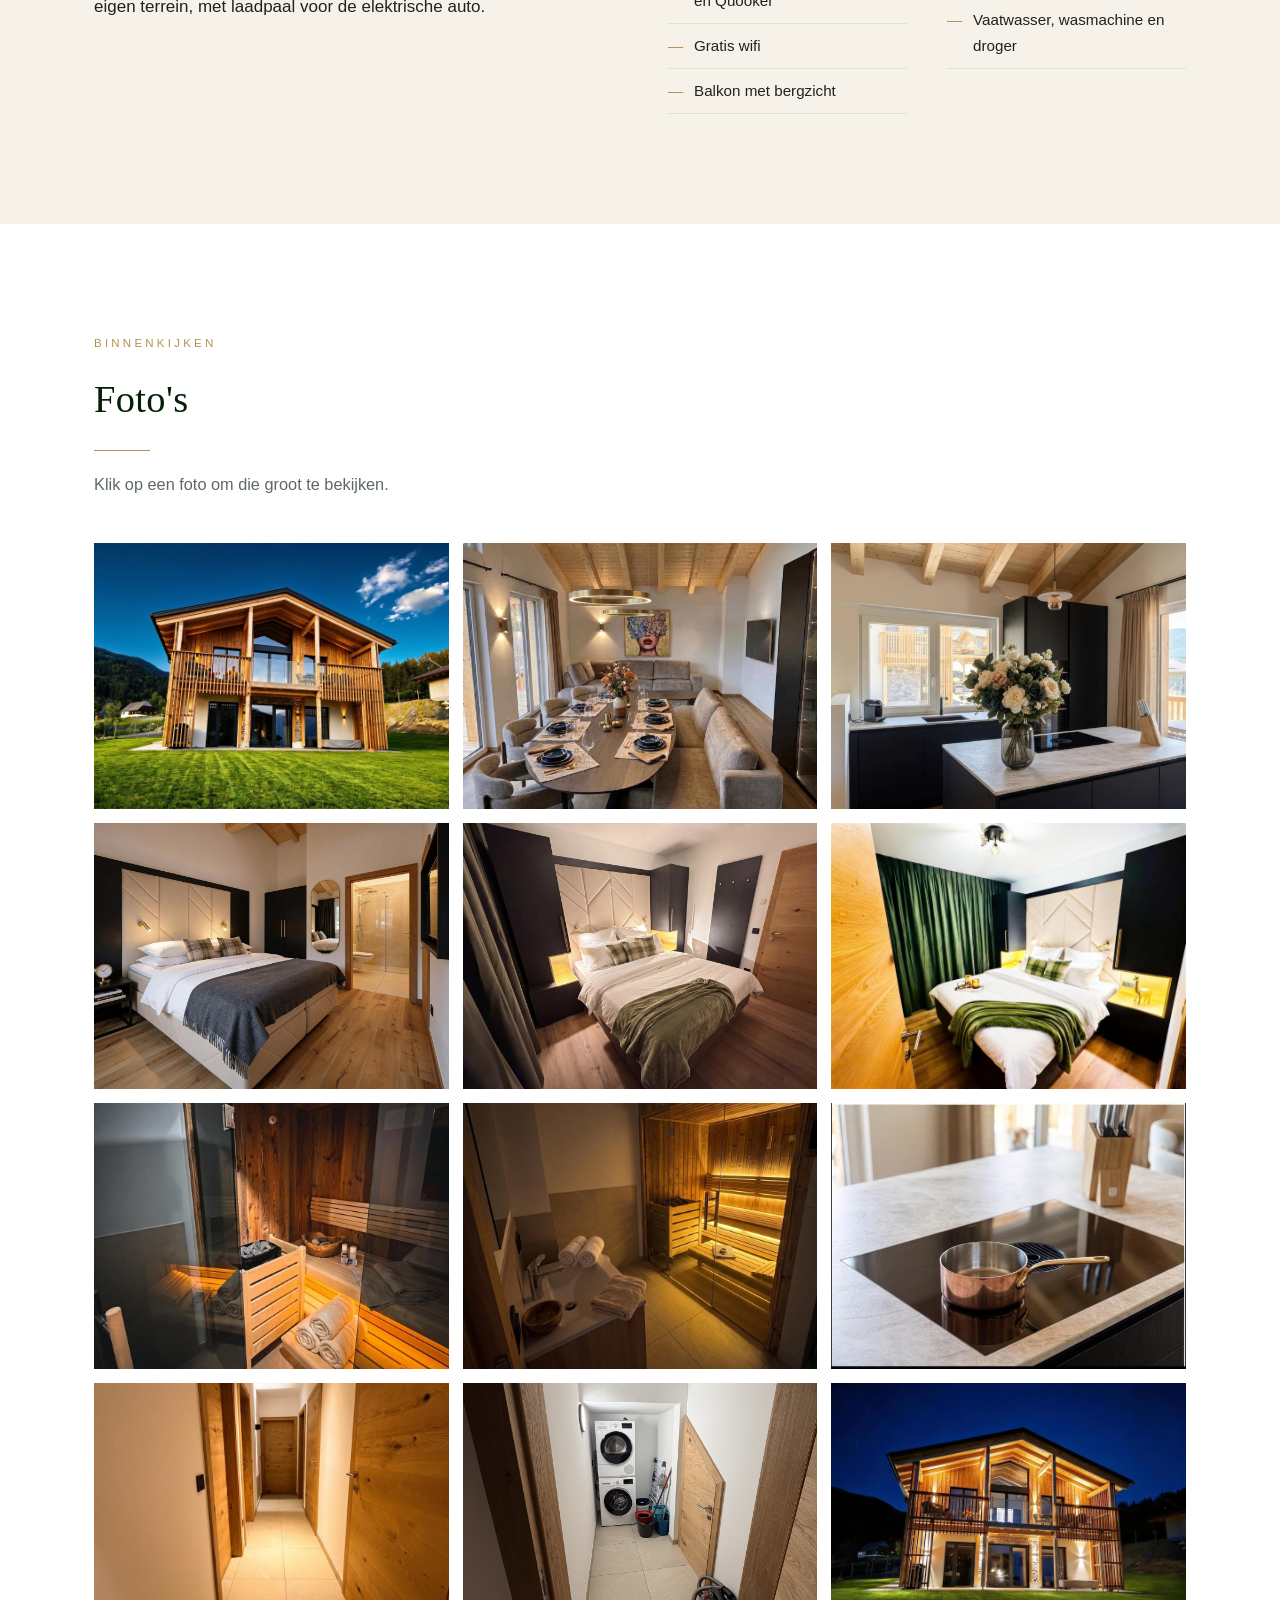
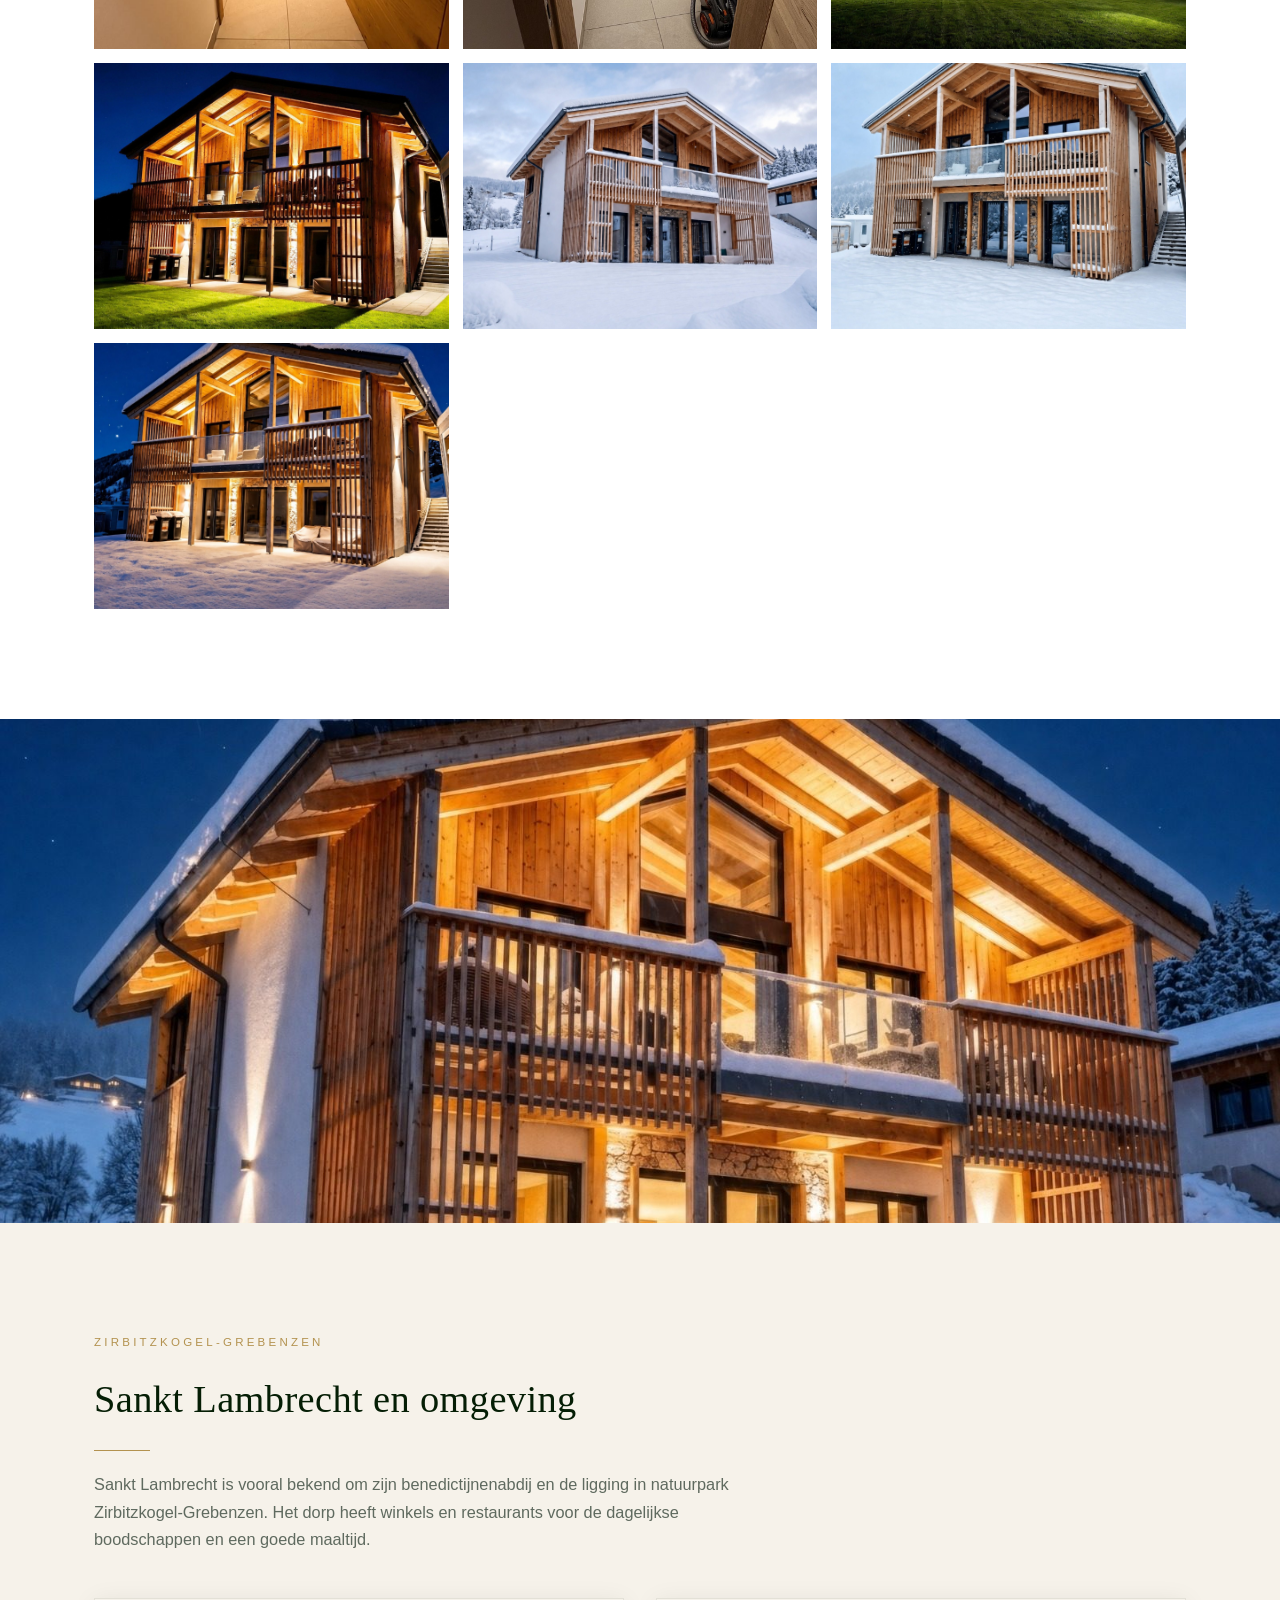
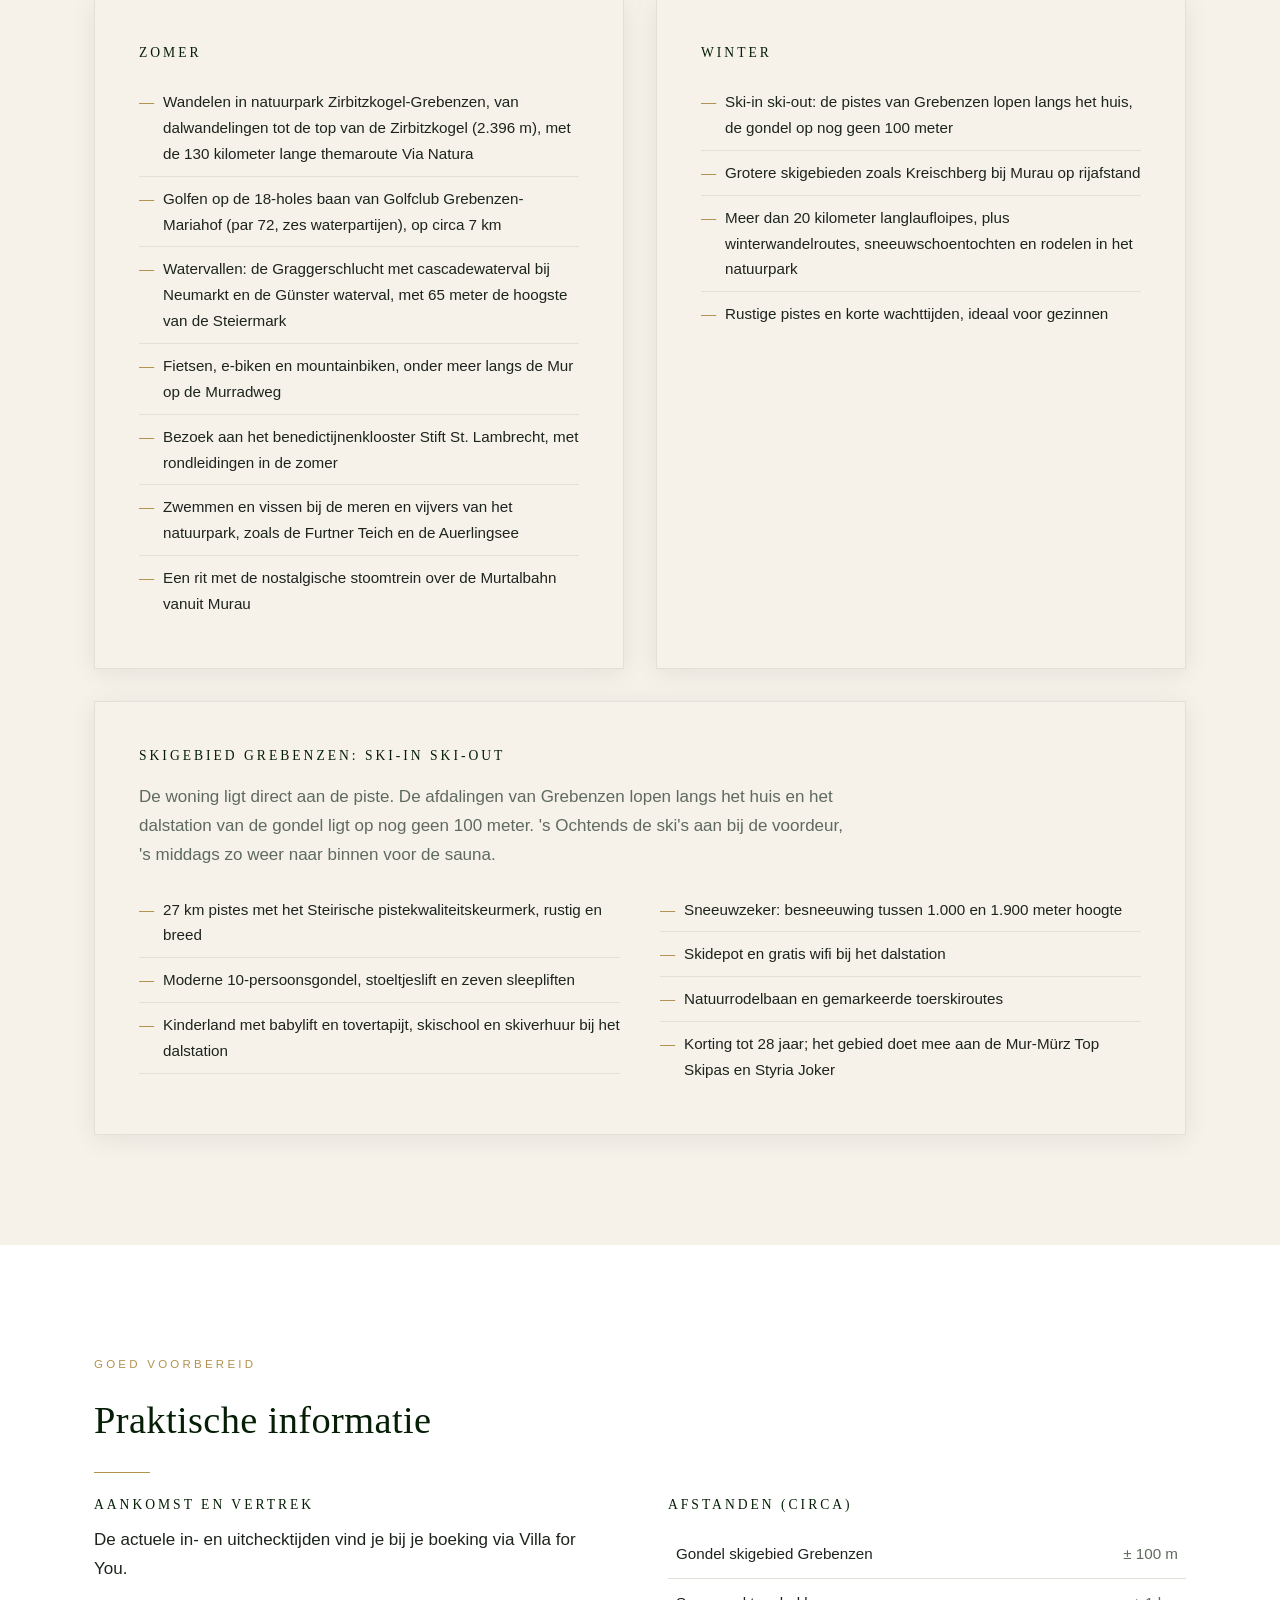
==== commit 5967bf7e: "Rebrand naar Chalet Zirbengold + FAQ met FAQPage schema (NL) Updated meta tags and title for SEO opt" ====
--- a/index.html
+++ b/index.html
@@ -3,27 +3,250 @@
 <head>
 <meta charset="UTF-8">
 <meta name="viewport" content="width=device-width, initial-scale=1.0">
-<title>Chalet Sankt Lambrecht – Vakantiechalet in de Steiermark, Oostenrijk</title>
-<meta name="description" content="Chalet Sankt Lambrecht: nieuw vrijstaand chalet voor 8 personen, met Finse sauna en ski-in ski-out aan skigebied Grebenzen. Bekijk foto's en boek.">
+<title>Chalet Zirbengold | Luxe vakantiechalet in Sankt Lambrecht, Steiermark</title>
+<meta name="description" content="Chalet Zirbengold in Sankt Lambrecht, Steiermark: luxe vrijstaand chalet voor 8 personen met Finse sauna en ski-in ski-out aan skigebied Grebenzen. Bekijk foto's en boek.">
 <link rel="canonical" href="https://chalet-sanktlambrecht.com/">
 <link rel="alternate" hreflang="nl" href="https://chalet-sanktlambrecht.com/">
 <link rel="alternate" hreflang="de" href="https://chalet-sanktlambrecht.com/de.html">
 <link rel="alternate" hreflang="en" href="https://chalet-sanktlambrecht.com/en.html">
 <link rel="alternate" hreflang="x-default" href="https://chalet-sanktlambrecht.com/">
 <link rel="icon" type="image/svg+xml" href="assets/img/favicon.svg">
+<meta name="robots" content="index, follow, max-image-preview:large, max-snippet:-1">
+<meta name="theme-color" content="#1c2b25">
+<meta name="geo.region" content="AT-6">
+<meta name="geo.placename" content="Sankt Lambrecht">
+<meta name="geo.position" content="47.074375;14.313222">
+<meta name="ICBM" content="47.074375, 14.313222">
+
+<meta property="og:type" content="website">
+<meta property="og:site_name" content="Chalet Zirbengold">
+<meta property="og:locale" content="nl_NL">
+<meta property="og:locale:alternate" content="de_DE">
+<meta property="og:locale:alternate" content="en_GB">
+<meta property="og:title" content="Chalet Zirbengold | Luxe vakantiechalet in Sankt Lambrecht, Steiermark">
+<meta property="og:description" content="Chalet Zirbengold in Sankt Lambrecht, Steiermark: luxe vrijstaand chalet voor 8 personen met Finse sauna en ski-in ski-out aan skigebied Grebenzen. Bekijk foto's en boek.">
+<meta property="og:url" content="https://chalet-sanktlambrecht.com/">
+<meta property="og:image" content="https://chalet-sanktlambrecht.com/assets/img/hero.jpg">
+<meta property="og:image:width" content="1600">
+<meta property="og:image:height" content="1067">
+<meta property="og:image:alt" content="Chalet Zirbengold in Sankt Lambrecht, Steiermark, houten gevel met balkon op een zomerdag">
+<meta name="twitter:card" content="summary_large_image">
+<meta name="twitter:title" content="Chalet Zirbengold | Luxe vakantiechalet in Sankt Lambrecht, Steiermark">
+<meta name="twitter:description" content="Chalet Zirbengold in Sankt Lambrecht, Steiermark: luxe vrijstaand chalet voor 8 personen met Finse sauna en ski-in ski-out aan skigebied Grebenzen. Bekijk foto's en boek.">
+<meta name="twitter:image" content="https://chalet-sanktlambrecht.com/assets/img/hero.jpg">
+
+<link rel="preload" as="image" href="assets/img/hero.jpg" fetchpriority="high">
+
+<script type="application/ld+json">
+{
+  "@context": "https://schema.org",
+  "@type": "LodgingBusiness",
+  "@id": "https://chalet-sanktlambrecht.com/#chalet",
+  "name": "Chalet Zirbengold",
+  "url": "https://chalet-sanktlambrecht.com/",
+  "description": "Chalet Zirbengold in Sankt Lambrecht, Steiermark: luxe vrijstaand chalet voor 8 personen met Finse sauna en ski-in ski-out aan skigebied Grebenzen. Bekijk foto's en boek.",
+  "image": [
+    "https://chalet-sanktlambrecht.com/assets/img/hero.jpg",
+    "https://chalet-sanktlambrecht.com/assets/img/aanzicht-1.jpg",
+    "https://chalet-sanktlambrecht.com/assets/img/woonkamer.jpg",
+    "https://chalet-sanktlambrecht.com/assets/img/keuken-1.jpg",
+    "https://chalet-sanktlambrecht.com/assets/img/master-bedroom.jpg",
+    "https://chalet-sanktlambrecht.com/assets/img/sauna-1.jpg",
+    "https://chalet-sanktlambrecht.com/assets/img/winter-dag-2.jpg",
+    "https://chalet-sanktlambrecht.com/assets/img/aanzicht-nacht-2.jpg"
+  ],
+  "petsAllowed": false,
+  "smokingAllowed": false,
+  "numberOfRooms": 4,
+  "starRating": {
+    "@type": "Rating",
+    "ratingValue": "4"
+  },
+  "address": {
+    "@type": "PostalAddress",
+    "streetAddress": "Pabstin 66",
+    "postalCode": "8813",
+    "addressLocality": "Sankt Lambrecht",
+    "addressRegion": "Steiermark",
+    "addressCountry": "AT"
+  },
+  "geo": {
+    "@type": "GeoCoordinates",
+    "latitude": 47.074375,
+    "longitude": 14.313222
+  },
+  "hasMap": "https://www.openstreetmap.org/?mlat=47.074375&mlon=14.313222#map=16/47.074375/14.313222",
+  "containedInPlace": {
+    "@type": "Place",
+    "name": "Naturpark Zirbitzkogel-Grebenzen, Bezirk Murau, Steiermark"
+  },
+  "amenityFeature": [
+    {
+      "@type": "LocationFeatureSpecification",
+      "name": "Ski-in ski-out",
+      "value": true
+    },
+    {
+      "@type": "LocationFeatureSpecification",
+      "name": "Finse sauna",
+      "value": true
+    },
+    {
+      "@type": "LocationFeatureSpecification",
+      "name": "Gratis wifi",
+      "value": true
+    },
+    {
+      "@type": "LocationFeatureSpecification",
+      "name": "Balkon met bergzicht",
+      "value": true
+    },
+    {
+      "@type": "LocationFeatureSpecification",
+      "name": "Tuin met terras",
+      "value": true
+    },
+    {
+      "@type": "LocationFeatureSpecification",
+      "name": "Parkeerplaats op eigen terrein",
+      "value": true
+    },
+    {
+      "@type": "LocationFeatureSpecification",
+      "name": "Laadpaal elektrische auto",
+      "value": true
+    },
+    {
+      "@type": "LocationFeatureSpecification",
+      "name": "Skiberging en skischoenendroger",
+      "value": true
+    },
+    {
+      "@type": "LocationFeatureSpecification",
+      "name": "Vaatwasser",
+      "value": true
+    },
+    {
+      "@type": "LocationFeatureSpecification",
+      "name": "Wasmachine en droger",
+      "value": true
+    },
+    {
+      "@type": "LocationFeatureSpecification",
+      "name": "Luxe keuken met twee ovens en Quooker",
+      "value": true
+    }
+  ],
+  "occupancy": {
+    "@type": "QuantitativeValue",
+    "maxValue": 8,
+    "unitText": "personen"
+  },
+  "potentialAction": {
+    "@type": "ReserveAction",
+    "target": {
+      "@type": "EntryPoint",
+      "urlTemplate": "https://www.villaforyou.com/ho-20108/AT.8813.41"
+    },
+    "result": {
+      "@type": "LodgingReservation",
+      "name": "Boeking Chalet Zirbengold"
+    }
+  },
+  "nearbyAttractions": "Skigebied Grebenzen, Stift St. Lambrecht, Furtner Teich, Graggerschlucht",
+  "alternateName": "Chalet Zirbengold Sankt Lambrecht",
+  "slogan": "Luxe vrijstaand chalet voor 8 personen aan de piste van skigebied Grebenzen, in het Naturpark Zirbitzkogel-Grebenzen. Ski-in ski-out in de winter, wandelen vanaf de deur in de zomer.",
+  "keywords": "chalet Sankt Lambrecht, vakantiechalet Steiermark, ski-in ski-out Grebenzen, chalet met sauna Oostenrijk, Naturpark Zirbitzkogel-Grebenzen, Murau"
+}
+</script>
+
+<script type="application/ld+json">
+{
+  "@context": "https://schema.org",
+  "@type": "FAQPage",
+  "mainEntity": [
+    {
+      "@type": "Question",
+      "name": "Waar ligt Chalet Zirbengold?",
+      "acceptedAnswer": {
+        "@type": "Answer",
+        "text": "Het chalet staat aan Pabstin 66 in 8813 Sankt Lambrecht, in het district Murau in de Steiermark, Oostenrijk, op ongeveer 1.000 meter hoogte in het Naturpark Zirbitzkogel-Grebenzen. Het dorpscentrum met winkels en restaurants ligt op ongeveer 1 kilometer."
+      }
+    },
+    {
+      "@type": "Question",
+      "name": "Hoe ver is de skipiste?",
+      "acceptedAnswer": {
+        "@type": "Answer",
+        "text": "De pistes van skigebied Grebenzen lopen langs het huis en het dalstation van de gondel ligt op nog geen 100 meter. Dat betekent ski-in ski-out: de ski's gaan aan bij de voordeur."
+      }
+    },
+    {
+      "@type": "Question",
+      "name": "Voor hoeveel personen is het chalet geschikt?",
+      "acceptedAnswer": {
+        "@type": "Answer",
+        "text": "Het chalet biedt plaats aan 8 personen, verdeeld over 4 slaapkamers, met 3 badkamers en ongeveer 120 vierkante meter woonoppervlak."
+      }
+    },
+    {
+      "@type": "Question",
+      "name": "Is er een sauna aanwezig?",
+      "acceptedAnswer": {
+        "@type": "Answer",
+        "text": "Ja, het chalet heeft een eigen Finse sauna op de begane grond, naast de slaapkamers."
+      }
+    },
+    {
+      "@type": "Question",
+      "name": "Zijn huisdieren toegestaan en mag er gerookt worden?",
+      "acceptedAnswer": {
+        "@type": "Answer",
+        "text": "Nee. Het chalet is volledig rookvrij en huisdieren zijn niet toegestaan."
+      }
+    },
+    {
+      "@type": "Question",
+      "name": "Wat is er in de zomer te doen rond Sankt Lambrecht?",
+      "acceptedAnswer": {
+        "@type": "Answer",
+        "text": "Wandelen in het Naturpark Zirbitzkogel-Grebenzen, waaronder de 130 kilometer lange themaroute Via Natura en de top van de Zirbitzkogel op 2.396 meter. Verder golfen op de 18-holes baan van Golfclub Grebenzen-Mariahof op circa 7 kilometer, fietsen langs de Mur op de Murradweg, de watervallen van de Graggerschlucht en de Günster waterval, het benedictijnenklooster Stift St. Lambrecht, zwemmen bij de Furtner Teich en de Auerlingsee, en de stoomtrein van de Murtalbahn vanuit Murau."
+      }
+    },
+    {
+      "@type": "Question",
+      "name": "Welk vliegveld ligt het dichtst bij?",
+      "acceptedAnswer": {
+        "@type": "Answer",
+        "text": "Vliegveld Klagenfurt ligt op ongeveer 80 kilometer, vliegveld Graz op ongeveer 100 kilometer."
+      }
+    },
+    {
+      "@type": "Question",
+      "name": "Hoe boek ik Chalet Zirbengold?",
+      "acceptedAnswer": {
+        "@type": "Answer",
+        "text": "Boeken gaat via Villa for You. Daar staan de actuele beschikbaarheid, prijzen en in- en uitchecktijden."
+      }
+    }
+  ]
+}
+</script>
+
 <link rel="stylesheet" href="assets/style.css">
 </head>
 <body>
 
 <header class="site-header">
   <div class="nav-bar">
-    <a class="brand" href="#top">Chalet Sankt Lambrecht</a>
+    <a class="brand" href="#top">Chalet Zirbengold</a>
     <button class="menu-toggle" aria-expanded="false" aria-controls="hoofdnav" aria-label="Menu">Menu</button>
     <nav class="main-nav" id="hoofdnav">
       <a href="#woning">De woning</a>
       <a href="#fotos">Foto's</a>
       <a href="#omgeving">Omgeving</a>
       <a href="#praktisch">Praktisch</a>
+      <a href="#faq">Vragen</a>
       <a href="#locatie">Locatie</a>
       <a href="#contact">Boeken</a>
       <div class="lang-switch" role="group" aria-label="Taalkeuze">
@@ -37,7 +260,7 @@
 
 <div class="hero" id="top">
   <div class="hero-slides">
-    <img class="hero-img actief" src="assets/img/hero.jpg" alt="Het chalet in Sankt Lambrecht op een zomerdag, met houten gevel en balkon">
+    <img class="hero-img actief" src="assets/img/hero.jpg" fetchpriority="high" alt="Het chalet in Sankt Lambrecht op een zomerdag, met houten gevel en balkon">
     <img class="hero-img" src="assets/img/aanzicht-3.jpg" alt="Achterzijde van het chalet met balkon en terras" loading="lazy">
     <img class="hero-img" src="assets/img/aanzicht-nacht-2.jpg" alt="Het chalet in de avond, warm verlicht" loading="lazy">
     <img class="hero-img" src="assets/img/winter-dag-2.jpg" alt="Het chalet in de wintersneeuw" loading="lazy">
@@ -45,9 +268,9 @@
   </div>
   <div class="hero-overlay">
     <div class="inner">
-      <span class="eyebrow">Sankt Lambrecht · Steiermark</span>
-      <h1>Hoge bergen. Stille dalen.<br>Thuis in Sankt Lambrecht.</h1>
-      <p>Nieuw chalet aan de piste van Grebenzen: ski-in ski-out in de winter, wandelen vanaf de deur in de zomer.</p>
+      <span class="eyebrow">Sankt Lambrecht · Steiermark · Oostenrijk</span>
+      <h1>Chalet Zirbengold in Sankt Lambrecht</h1>
+      <p>Luxe vrijstaand chalet voor 8 personen aan de piste van skigebied Grebenzen, in het Naturpark Zirbitzkogel-Grebenzen. Ski-in ski-out in de winter, wandelen vanaf de deur in de zomer.</p>
       <a class="knop" href="#contact">Bekijk beschikbaarheid</a>
     </div>
   </div>
@@ -58,6 +281,7 @@
     <span class="eyebrow">Het chalet</span>
     <h2>De woning</h2>
     <p class="sectie-intro">Een nieuw gebouwd, vrijstaand houten chalet met alles voor een ontspannen verblijf in de bergen: een lichte leefruimte onder een houten kap, een luxe keuken met natuurstenen werkblad, vier comfortabele slaapkamers, drie badkamers en een eigen Finse sauna.</p>
+    <p class="sectie-intro" style="margin-top:10px;">De naam verwijst naar de zirbe, de arve die kenmerkend is voor de bossen van het Naturpark Zirbitzkogel-Grebenzen waarin het chalet ligt.</p>
 
     <div class="kenmerken">
       <div class="kenmerk"><span class="label">Personen</span><div class="waarde">8</div></div>
@@ -201,6 +425,51 @@
   </div>
 </section>
 
+<section id="faq">
+  <div class="container">
+    <span class="eyebrow">Veelgestelde vragen</span>
+    <h2>Vragen over Chalet Zirbengold</h2>
+    <div class="twee-kolommen">
+      <div>
+        <div class="praktisch-blok">
+          <h3>Waar ligt Chalet Zirbengold?</h3>
+          <p>Het chalet staat aan Pabstin 66 in 8813 Sankt Lambrecht, in het district Murau in de Steiermark, Oostenrijk, op ongeveer 1.000 meter hoogte in het Naturpark Zirbitzkogel-Grebenzen. Het dorpscentrum met winkels en restaurants ligt op ongeveer 1 kilometer.</p>
+        </div>
+        <div class="praktisch-blok">
+          <h3>Hoe ver is de skipiste?</h3>
+          <p>De pistes van skigebied Grebenzen lopen langs het huis en het dalstation van de gondel ligt op nog geen 100 meter. Dat betekent ski-in ski-out: de ski's gaan aan bij de voordeur.</p>
+        </div>
+        <div class="praktisch-blok">
+          <h3>Voor hoeveel personen is het chalet geschikt?</h3>
+          <p>Het chalet biedt plaats aan 8 personen, verdeeld over 4 slaapkamers, met 3 badkamers en ongeveer 120 vierkante meter woonoppervlak.</p>
+        </div>
+        <div class="praktisch-blok">
+          <h3>Is er een sauna aanwezig?</h3>
+          <p>Ja, het chalet heeft een eigen Finse sauna op de begane grond, naast de slaapkamers.</p>
+        </div>
+        <div class="praktisch-blok">
+          <h3>Zijn huisdieren toegestaan en mag er gerookt worden?</h3>
+          <p>Nee. Het chalet is volledig rookvrij en huisdieren zijn niet toegestaan.</p>
+        </div>
+      </div>
+      <div>
+        <div class="praktisch-blok">
+          <h3>Wat is er in de zomer te doen rond Sankt Lambrecht?</h3>
+          <p>Wandelen in het Naturpark Zirbitzkogel-Grebenzen, waaronder de 130 kilometer lange themaroute Via Natura en de top van de Zirbitzkogel op 2.396 meter. Verder golfen op de 18-holes baan van Golfclub Grebenzen-Mariahof op circa 7 kilometer, fietsen langs de Mur op de Murradweg, de watervallen van de Graggerschlucht en de Günster waterval, het benedictijnenklooster Stift St. Lambrecht, zwemmen bij de Furtner Teich en de Auerlingsee, en de stoomtrein van de Murtalbahn vanuit Murau.</p>
+        </div>
+        <div class="praktisch-blok">
+          <h3>Welk vliegveld ligt het dichtst bij?</h3>
+          <p>Vliegveld Klagenfurt ligt op ongeveer 80 kilometer, vliegveld Graz op ongeveer 100 kilometer.</p>
+        </div>
+        <div class="praktisch-blok">
+          <h3>Hoe boek ik Chalet Zirbengold?</h3>
+          <p>Boeken gaat via Villa for You. Daar staan de actuele beschikbaarheid, prijzen en in- en uitchecktijden.</p>
+        </div>
+      </div>
+    </div>
+  </div>
+</section>
+
 <section id="locatie">
   <div class="container">
     <span class="eyebrow">Steiermark · Oostenrijk</span>
@@ -225,7 +494,7 @@
       <div>
         <span class="eyebrow">Beschikbaarheid en prijzen</span>
         <h2>Boeken</h2>
-        <p style="margin-top:8px;">Chalet Sankt Lambrecht boek je via Villa for You. Daar vind je de actuele beschikbaarheid, prijzen en in- en uitchecktijden.</p>
+        <p style="margin-top:8px;">Chalet Zirbengold in Sankt Lambrecht boek je via Villa for You. Daar vind je de actuele beschikbaarheid, prijzen en in- en uitchecktijden.</p>
       </div>
       <div class="boek-kolom">
         <a class="knop" href="http://www.villaforyou.com/ho-20108/AT.8813.41" target="_blank" rel="noopener">Bekijk beschikbaarheid en boek</a>
@@ -236,7 +505,7 @@
 
 <footer>
   <div class="container">
-    <p>Chalet Sankt Lambrecht · Pabstin 66 · 8813 Sankt Lambrecht · Steiermark · Oostenrijk</p>
+    <p>Chalet Zirbengold · Pabstin 66 · 8813 Sankt Lambrecht · Steiermark · Oostenrijk</p>
   </div>
 </footer>
 
@@ -249,3 +518,400 @@
 <script src="assets/script.js"></script>
 </body>
 </html>
+<!DOCTYPE html>
+<html lang="nl">
+<head>
+<meta charset="UTF-8">
+<meta name="viewport" content="width=device-width, initial-scale=1.0">
+<title>Chalet Sankt Lambrecht | Luxe chalet met sauna, ski-in ski-out Grebenzen</title>
+<meta name="description" content="Luxe vrijstaand vakantiechalet in Sankt Lambrecht, Steiermark. 8 personen, 4 slaapkamers, Finse sauna en ski-in ski-out aan skigebied Grebenzen. Bekijk foto's en boek.">
+<link rel="canonical" href="https://chalet-sanktlambrecht.com/">
+<link rel="alternate" hreflang="nl" href="https://chalet-sanktlambrecht.com/">
+<link rel="alternate" hreflang="de" href="https://chalet-sanktlambrecht.com/de.html">
+<link rel="alternate" hreflang="en" href="https://chalet-sanktlambrecht.com/en.html">
+<link rel="alternate" hreflang="x-default" href="https://chalet-sanktlambrecht.com/">
+<link rel="icon" type="image/svg+xml" href="assets/img/favicon.svg">
+<meta name="robots" content="index, follow, max-image-preview:large, max-snippet:-1">
+<meta name="theme-color" content="#1c2b25">
+<meta name="geo.region" content="AT-6">
+<meta name="geo.placename" content="Sankt Lambrecht">
+<meta name="geo.position" content="47.074375;14.313222">
+<meta name="ICBM" content="47.074375, 14.313222">
+
+<meta property="og:type" content="website">
+<meta property="og:site_name" content="Chalet Sankt Lambrecht">
+<meta property="og:locale" content="nl_NL">
+<meta property="og:locale:alternate" content="de_DE">
+<meta property="og:locale:alternate" content="en_GB">
+<meta property="og:title" content="Chalet Sankt Lambrecht | Luxe chalet met sauna, ski-in ski-out Grebenzen">
+<meta property="og:description" content="Luxe vrijstaand vakantiechalet in Sankt Lambrecht, Steiermark. 8 personen, 4 slaapkamers, Finse sauna en ski-in ski-out aan skigebied Grebenzen. Bekijk foto's en boek.">
+<meta property="og:url" content="https://chalet-sanktlambrecht.com/">
+<meta property="og:image" content="https://chalet-sanktlambrecht.com/assets/img/hero.jpg">
+<meta property="og:image:width" content="1600">
+<meta property="og:image:height" content="1067">
+<meta property="og:image:alt" content="Chalet Sankt Lambrecht in de Steiermark, houten gevel met balkon op een zomerdag">
+<meta name="twitter:card" content="summary_large_image">
+<meta name="twitter:title" content="Chalet Sankt Lambrecht | Luxe chalet met sauna, ski-in ski-out Grebenzen">
+<meta name="twitter:description" content="Luxe vrijstaand vakantiechalet in Sankt Lambrecht, Steiermark. 8 personen, 4 slaapkamers, Finse sauna en ski-in ski-out aan skigebied Grebenzen. Bekijk foto's en boek.">
+<meta name="twitter:image" content="https://chalet-sanktlambrecht.com/assets/img/hero.jpg">
+
+<link rel="preload" as="image" href="assets/img/hero.jpg" fetchpriority="high">
+
+<script type="application/ld+json">
+{
+  "@context": "https://schema.org",
+  "@type": "LodgingBusiness",
+  "@id": "https://chalet-sanktlambrecht.com/#chalet",
+  "name": "Chalet Sankt Lambrecht",
+  "url": "https://chalet-sanktlambrecht.com/",
+  "description": "Luxe vrijstaand vakantiechalet in Sankt Lambrecht, Steiermark. 8 personen, 4 slaapkamers, Finse sauna en ski-in ski-out aan skigebied Grebenzen. Bekijk foto's en boek.",
+  "image": [
+    "https://chalet-sanktlambrecht.com/assets/img/hero.jpg",
+    "https://chalet-sanktlambrecht.com/assets/img/aanzicht-1.jpg",
+    "https://chalet-sanktlambrecht.com/assets/img/woonkamer.jpg",
+    "https://chalet-sanktlambrecht.com/assets/img/keuken-1.jpg",
+    "https://chalet-sanktlambrecht.com/assets/img/master-bedroom.jpg",
+    "https://chalet-sanktlambrecht.com/assets/img/sauna-1.jpg",
+    "https://chalet-sanktlambrecht.com/assets/img/winter-dag-2.jpg",
+    "https://chalet-sanktlambrecht.com/assets/img/aanzicht-nacht-2.jpg"
+  ],
+  "petsAllowed": false,
+  "smokingAllowed": false,
+  "numberOfRooms": 4,
+  "starRating": {
+    "@type": "Rating",
+    "ratingValue": "4"
+  },
+  "address": {
+    "@type": "PostalAddress",
+    "streetAddress": "Pabstin 66",
+    "postalCode": "8813",
+    "addressLocality": "Sankt Lambrecht",
+    "addressRegion": "Steiermark",
+    "addressCountry": "AT"
+  },
+  "geo": {
+    "@type": "GeoCoordinates",
+    "latitude": 47.074375,
+    "longitude": 14.313222
+  },
+  "hasMap": "https://www.openstreetmap.org/?mlat=47.074375&mlon=14.313222#map=16/47.074375/14.313222",
+  "containedInPlace": {
+    "@type": "Place",
+    "name": "Naturpark Zirbitzkogel-Grebenzen, Bezirk Murau, Steiermark"
+  },
+  "amenityFeature": [
+    {
+      "@type": "LocationFeatureSpecification",
+      "name": "Ski-in ski-out",
+      "value": true
+    },
+    {
+      "@type": "LocationFeatureSpecification",
+      "name": "Finse sauna",
+      "value": true
+    },
+    {
+      "@type": "LocationFeatureSpecification",
+      "name": "Gratis wifi",
+      "value": true
+    },
+    {
+      "@type": "LocationFeatureSpecification",
+      "name": "Balkon met bergzicht",
+      "value": true
+    },
+    {
+      "@type": "LocationFeatureSpecification",
+      "name": "Tuin met terras",
+      "value": true
+    },
+    {
+      "@type": "LocationFeatureSpecification",
+      "name": "Parkeerplaats op eigen terrein",
+      "value": true
+    },
+    {
+      "@type": "LocationFeatureSpecification",
+      "name": "Laadpaal elektrische auto",
+      "value": true
+    },
+    {
+      "@type": "LocationFeatureSpecification",
+      "name": "Skiberging en skischoenendroger",
+      "value": true
+    },
+    {
+      "@type": "LocationFeatureSpecification",
+      "name": "Vaatwasser",
+      "value": true
+    },
+    {
+      "@type": "LocationFeatureSpecification",
+      "name": "Wasmachine en droger",
+      "value": true
+    },
+    {
+      "@type": "LocationFeatureSpecification",
+      "name": "Luxe keuken met twee ovens en Quooker",
+      "value": true
+    }
+  ],
+  "occupancy": {
+    "@type": "QuantitativeValue",
+    "maxValue": 8,
+    "unitText": "personen"
+  },
+  "potentialAction": {
+    "@type": "ReserveAction",
+    "target": {
+      "@type": "EntryPoint",
+      "urlTemplate": "https://www.villaforyou.com/ho-20108/AT.8813.41"
+    },
+    "result": {
+      "@type": "LodgingReservation",
+      "name": "Boeking Chalet Sankt Lambrecht"
+    }
+  },
+  "nearbyAttractions": "Skigebied Grebenzen, Stift St. Lambrecht, Furtner Teich, Graggerschlucht"
+}
+</script>
+
+<link rel="stylesheet" href="assets/style.css">
+</head>
+<body>
+
+<header class="site-header">
+  <div class="nav-bar">
+    <a class="brand" href="#top">Chalet Sankt Lambrecht</a>
+    <button class="menu-toggle" aria-expanded="false" aria-controls="hoofdnav" aria-label="Menu">Menu</button>
+    <nav class="main-nav" id="hoofdnav">
+      <a href="#woning">De woning</a>
+      <a href="#fotos">Foto's</a>
+      <a href="#omgeving">Omgeving</a>
+      <a href="#praktisch">Praktisch</a>
+      <a href="#locatie">Locatie</a>
+      <a href="#contact">Boeken</a>
+      <div class="lang-switch" role="group" aria-label="Taalkeuze">
+        <span aria-current="page">NL</span>
+        <a href="de.html" lang="de" hreflang="de">DE</a>
+        <a href="en.html" lang="en" hreflang="en">EN</a>
+      </div>
+    </nav>
+  </div>
+</header>
+
+<div class="hero" id="top">
+  <div class="hero-slides">
+    <img class="hero-img actief" src="assets/img/hero.jpg" fetchpriority="high" alt="Het chalet in Sankt Lambrecht op een zomerdag, met houten gevel en balkon">
+    <img class="hero-img" src="assets/img/aanzicht-3.jpg" alt="Achterzijde van het chalet met balkon en terras" loading="lazy">
+    <img class="hero-img" src="assets/img/aanzicht-nacht-2.jpg" alt="Het chalet in de avond, warm verlicht" loading="lazy">
+    <img class="hero-img" src="assets/img/winter-dag-2.jpg" alt="Het chalet in de wintersneeuw" loading="lazy">
+    <img class="hero-img" src="assets/img/winter-nacht-2.jpg" alt="Het chalet op een winteravond, warm verlicht in de sneeuw" loading="lazy">
+  </div>
+  <div class="hero-overlay">
+    <div class="inner">
+      <span class="eyebrow">Sankt Lambrecht · Steiermark</span>
+      <h1>Hoge bergen. Stille dalen.<br>Thuis in Sankt Lambrecht.</h1>
+      <p>Nieuw chalet aan de piste van Grebenzen: ski-in ski-out in de winter, wandelen vanaf de deur in de zomer.</p>
+      <a class="knop" href="#contact">Bekijk beschikbaarheid</a>
+    </div>
+  </div>
+</div>
+
+<section id="woning">
+  <div class="container">
+    <span class="eyebrow">Het chalet</span>
+    <h2>De woning</h2>
+    <p class="sectie-intro">Een nieuw gebouwd, vrijstaand houten chalet met alles voor een ontspannen verblijf in de bergen: een lichte leefruimte onder een houten kap, een luxe keuken met natuurstenen werkblad, vier comfortabele slaapkamers, drie badkamers en een eigen Finse sauna.</p>
+
+    <div class="kenmerken">
+      <div class="kenmerk"><span class="label">Personen</span><div class="waarde">8</div></div>
+      <div class="kenmerk"><span class="label">Slaapkamers</span><div class="waarde">4</div></div>
+      <div class="kenmerk"><span class="label">Badkamers</span><div class="waarde">3</div></div>
+      <div class="kenmerk"><span class="label">Woonoppervlak</span><div class="waarde">± 120 m²</div></div>
+    </div>
+
+    <div class="twee-kolommen">
+      <div>
+        <p>Het chalet ligt op loopafstand van het dorpscentrum in Sankt Lambrecht, een rustig bergdorp in het district Murau. Binnen vind je een open leefruimte met zichtbare houten balken, een eethoek voor het hele gezelschap en grote glaspartijen met uitzicht op de bergen.</p>
+        <p style="margin-top:14px;">De pistes van skigebied Grebenzen lopen langs het huis en het dalstation van de gondel ligt op nog geen 100 meter: skiës aan bij de voordeur. Op de begane grond liggen de slaapkamers en de sauna, boven de woonverdieping met keuken en balkon. Parkeren kan op eigen terrein, met laadpaal voor de elektrische auto.</p>
+      </div>
+      <div>
+        <ul class="voorzieningen">
+          <li>Ski-in ski-out aan de piste</li>
+          <li>Vrijstaand, met eigen tuin</li>
+          <li>Finse sauna</li>
+          <li>Luxe keuken met natuurstenen werkblad</li>
+          <li>Inductiekookplaat, twee ovens en Quooker</li>
+          <li>Gratis wifi</li>
+          <li>Balkon met bergzicht</li>
+          <li>Tuin met terras</li>
+          <li>Parkeerplaats</li>
+          <li>Berging voor ski's en fietsen</li>
+          <li>Skischoenendroger</li>
+          <li>Laadpaal voor de elektrische auto</li>
+          <li>Vaatwasser, wasmachine en droger</li>
+        </ul>
+      </div>
+    </div>
+  </div>
+</section>
+
+<section id="fotos">
+  <div class="container">
+    <span class="eyebrow">Binnenkijken</span>
+    <h2>Foto's</h2>
+    <p class="sectie-intro">Klik op een foto om die groot te bekijken.</p>
+    <div class="galerij">
+      <button class="foto" type="button"><img src="assets/img/aanzicht-1.jpg" alt="Vooraanzicht van het chalet in de zomer" loading="lazy"></button>
+      <button class="foto" type="button"><img src="assets/img/woonkamer.jpg" alt="Woonkamer met eettafel en zithoek" loading="lazy"></button>
+      <button class="foto" type="button"><img src="assets/img/keuken-1.jpg" alt="Moderne keuken met kookeiland" loading="lazy"></button>
+      <button class="foto" type="button"><img src="assets/img/master-bedroom.jpg" alt="Master bedroom met eigen badkamer" loading="lazy"></button>
+      <button class="foto" type="button"><img src="assets/img/slaapkamer-2.jpg" alt="Slaapkamer op de begane grond" loading="lazy"></button>
+      <button class="foto" type="button"><img src="assets/img/slaapkamer-4.jpg" alt="Tweede slaapkamer op de begane grond" loading="lazy"></button>
+      <button class="foto staand" type="button"><img src="assets/img/sauna-1.jpg" alt="Eigen sauna met handdoeken" loading="lazy"></button>
+      <button class="foto staand" type="button"><img src="assets/img/sauna-2.jpg" alt="Sauna met sfeerverlichting" loading="lazy"></button>
+      <button class="foto" type="button"><img src="assets/img/keuken-2.jpg" alt="Kookplaat met afzuiging in het werkblad" loading="lazy"></button>
+      <button class="foto staand" type="button"><img src="assets/img/hal.jpg" alt="Hal op de begane grond" loading="lazy"></button>
+      <button class="foto staand" type="button"><img src="assets/img/bijkeuken.jpg" alt="Bijkeuken met wasmachine en droger" loading="lazy"></button>
+      <button class="foto" type="button"><img src="assets/img/aanzicht-3.jpg" alt="Achterzijde van het chalet met balkon en terras" loading="lazy"></button>
+      <button class="foto" type="button"><img src="assets/img/aanzicht-nacht-2.jpg" alt="Het chalet in de avond, warm verlicht" loading="lazy"></button>
+      <button class="foto" type="button"><img src="assets/img/winter-dag-1.jpg" alt="Het chalet in de wintersneeuw" loading="lazy"></button>
+      <button class="foto" type="button"><img src="assets/img/winter-dag-2.jpg" alt="Winterse aanblik met besneeuwde bomen" loading="lazy"></button>
+      <button class="foto" type="button"><img src="assets/img/winter-nacht-1.jpg" alt="Winteravond met verlicht balkon" loading="lazy"></button>
+    </div>
+  </div>
+</section>
+
+<div class="fotoband">
+  <img src="assets/img/winter-nacht-2.jpg" alt="Het chalet op een winteravond, warm verlicht in de sneeuw" loading="lazy">
+</div>
+
+<section id="omgeving">
+  <div class="container">
+    <span class="eyebrow">Zirbitzkogel-Grebenzen</span>
+    <h2>Sankt Lambrecht en omgeving</h2>
+    <p class="sectie-intro">Sankt Lambrecht is vooral bekend om zijn benedictijnenabdij en de ligging in natuurpark Zirbitzkogel-Grebenzen. Het dorp heeft winkels en restaurants voor de dagelijkse boodschappen en een goede maaltijd.</p>
+
+    <div class="seizoenen">
+      <div class="seizoen">
+        <h3>Zomer</h3>
+        <ul>
+          <li>Wandelen in natuurpark Zirbitzkogel-Grebenzen, van dalwandelingen tot de top van de Zirbitzkogel (2.396 m), met de 130 kilometer lange themaroute Via Natura</li>
+          <li>Golfen op de 18-holes baan van Golfclub Grebenzen-Mariahof (par 72, zes waterpartijen), op circa 7 km</li>
+          <li>Watervallen: de Graggerschlucht met cascadewaterval bij Neumarkt en de Günster waterval, met 65 meter de hoogste van de Steiermark</li>
+          <li>Fietsen, e-biken en mountainbiken, onder meer langs de Mur op de Murradweg</li>
+          <li>Bezoek aan het benedictijnenklooster Stift St. Lambrecht, met rondleidingen in de zomer</li>
+          <li>Zwemmen en vissen bij de meren en vijvers van het natuurpark, zoals de Furtner Teich en de Auerlingsee</li>
+          <li>Een rit met de nostalgische stoomtrein over de Murtalbahn vanuit Murau</li>
+        </ul>
+      </div>
+      <div class="seizoen">
+        <h3>Winter</h3>
+        <ul>
+          <li>Ski-in ski-out: de pistes van Grebenzen lopen langs het huis, de gondel op nog geen 100 meter</li>
+          <li>Grotere skigebieden zoals Kreischberg bij Murau op rijafstand</li>
+          <li>Meer dan 20 kilometer langlaufloipes, plus winterwandelroutes, sneeuwschoentochten en rodelen in het natuurpark</li>
+          <li>Rustige pistes en korte wachttijden, ideaal voor gezinnen</li>
+        </ul>
+      </div>
+      <div class="seizoen breed">
+        <h3>Skigebied Grebenzen: ski-in ski-out</h3>
+        <p class="ski-intro">De woning ligt direct aan de piste. De afdalingen van Grebenzen lopen langs het huis en het dalstation van de gondel ligt op nog geen 100 meter. 's Ochtends de ski's aan bij de voordeur, 's middags zo weer naar binnen voor de sauna.</p>
+        <ul>
+          <li>27 km pistes met het Steirische pistekwaliteitskeurmerk, rustig en breed</li>
+          <li>Moderne 10-persoonsgondel, stoeltjeslift en zeven sleepliften</li>
+          <li>Kinderland met babylift en tovertapijt, skischool en skiverhuur bij het dalstation</li>
+          <li>Sneeuwzeker: besneeuwing tussen 1.000 en 1.900 meter hoogte</li>
+          <li>Skidepot en gratis wifi bij het dalstation</li>
+          <li>Natuurrodelbaan en gemarkeerde toerskiroutes</li>
+          <li>Korting tot 28 jaar; het gebied doet mee aan de Mur-Mürz Top Skipas en Styria Joker</li>
+        </ul>
+      </div>
+    </div>
+  </div>
+</section>
+
+<section id="praktisch">
+  <div class="container">
+    <span class="eyebrow">Goed voorbereid</span>
+    <h2>Praktische informatie</h2>
+
+    <div class="twee-kolommen">
+      <div>
+        <div class="praktisch-blok">
+          <h3>Aankomst en vertrek</h3>
+          <p>De actuele in- en uitchecktijden vind je bij je boeking via Villa for You.</p>
+        </div>
+        <div class="praktisch-blok">
+          <h3>Goed om te weten</h3>
+          <p>De woning is rookvrij en huisdieren zijn niet toegestaan.</p>
+        </div>
+      </div>
+      <div>
+        <h3 class="afstanden-titel">Afstanden (circa)</h3>
+        <table class="afstanden">
+          <tr><td>Gondel skigebied Grebenzen</td><td>± 100 m</td></tr>
+          <tr><td>Supermarkt en bakker</td><td>± 1 km</td></tr>
+          <tr><td>Restaurants in het dorp</td><td>± 1 km</td></tr>
+          <tr><td>Golfbaan Grebenzen-Mariahof</td><td>± 7 km</td></tr>
+          <tr><td>Graggerschlucht (waterval)</td><td>± 10 km</td></tr>
+          <tr><td>Murau</td><td>± 15 km</td></tr>
+          <tr><td>Skigebied Kreischberg</td><td>± 25 km</td></tr>
+          <tr><td>Vliegveld Klagenfurt</td><td>± 80 km</td></tr>
+          <tr><td>Vliegveld Graz</td><td>± 100 km</td></tr>
+        </table>
+      </div>
+    </div>
+  </div>
+</section>
+
+<section id="locatie">
+  <div class="container">
+    <span class="eyebrow">Steiermark · Oostenrijk</span>
+    <h2>Locatie</h2>
+    <p class="sectie-intro">Sankt Lambrecht ligt in de Steiermark, in het district Murau, op ongeveer 1.000 meter hoogte. Adres: Pabstin 66, 8813 Sankt Lambrecht, Oostenrijk.</p>
+    <div class="kaart-wrap">
+      <div class="kaart-placeholder">
+        <p>De kaart wordt geladen van OpenStreetMap zodra je erop klikt.<br>Tot die tijd worden er geen gegevens met derden gedeeld.</p>
+        <button class="knop" id="laad-kaart" type="button">Kaart tonen</button>
+      </div>
+    </div>
+    <div class="route-links">
+      <a href="https://www.google.com/maps/dir/?api=1&destination=Pabstin+66,+8813+Sankt+Lambrecht,+Oostenrijk" target="_blank" rel="noopener">Route via Google Maps</a>
+      <a href="https://www.openstreetmap.org/?mlat=47.074375&mlon=14.313222#map=16/47.07437/14.31322" target="_blank" rel="noopener">Bekijk op OpenStreetMap</a>
+    </div>
+  </div>
+</section>
+
+<section id="contact">
+  <div class="container">
+    <div class="contact-kaart">
+      <div>
+        <span class="eyebrow">Beschikbaarheid en prijzen</span>
+        <h2>Boeken</h2>
+        <p style="margin-top:8px;">Chalet Sankt Lambrecht boek je via Villa for You. Daar vind je de actuele beschikbaarheid, prijzen en in- en uitchecktijden.</p>
+      </div>
+      <div class="boek-kolom">
+        <a class="knop" href="http://www.villaforyou.com/ho-20108/AT.8813.41" target="_blank" rel="noopener">Bekijk beschikbaarheid en boek</a>
+      </div>
+    </div>
+  </div>
+</section>
+
+<footer>
+  <div class="container">
+    <p>Chalet Sankt Lambrecht · Pabstin 66 · 8813 Sankt Lambrecht · Steiermark · Oostenrijk</p>
+  </div>
+</footer>
+
+<div class="lightbox" id="lightbox" role="dialog" aria-modal="true" aria-label="Fotoweergave">
+  <button class="sluit" type="button" aria-label="Sluiten">×</button>
+  <img src="" alt="">
+  <div class="bijschrift"></div>
+</div>
+
+<script src="assets/script.js"></script>
+</body>
+</html>
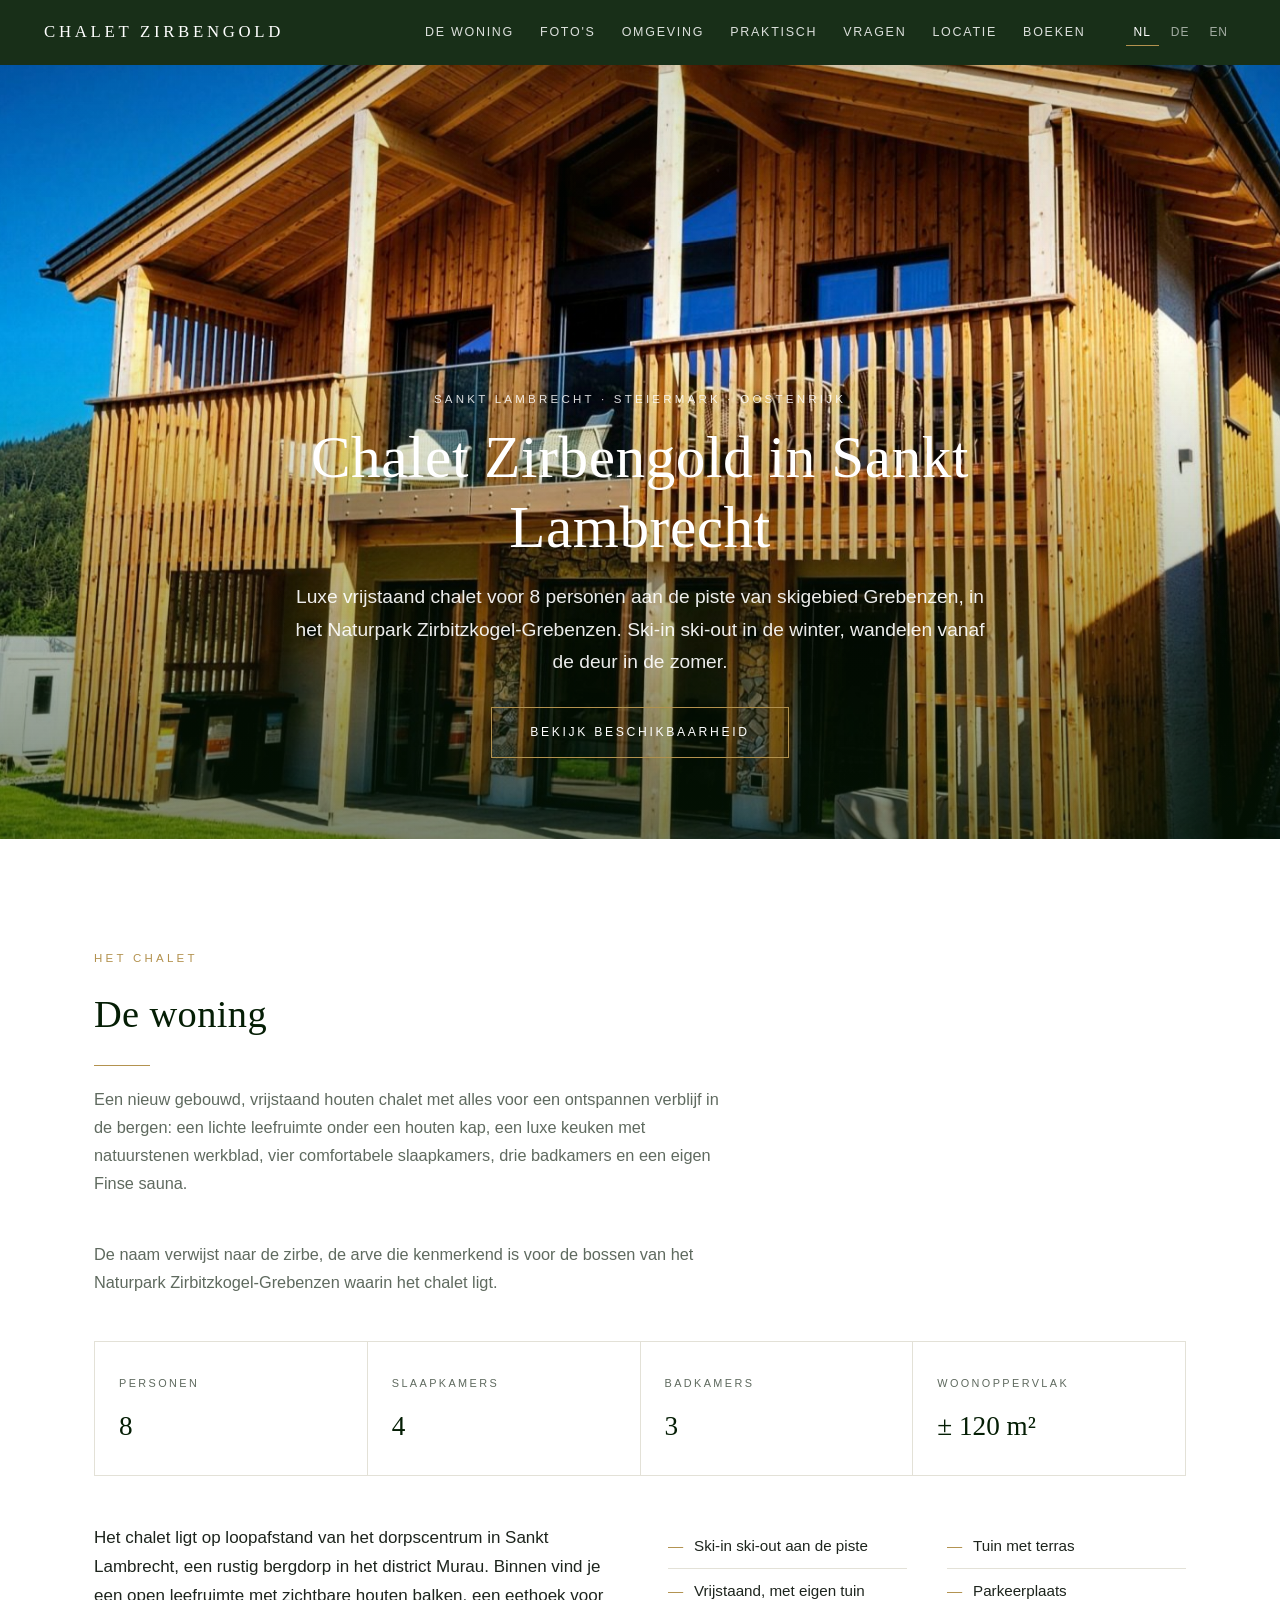
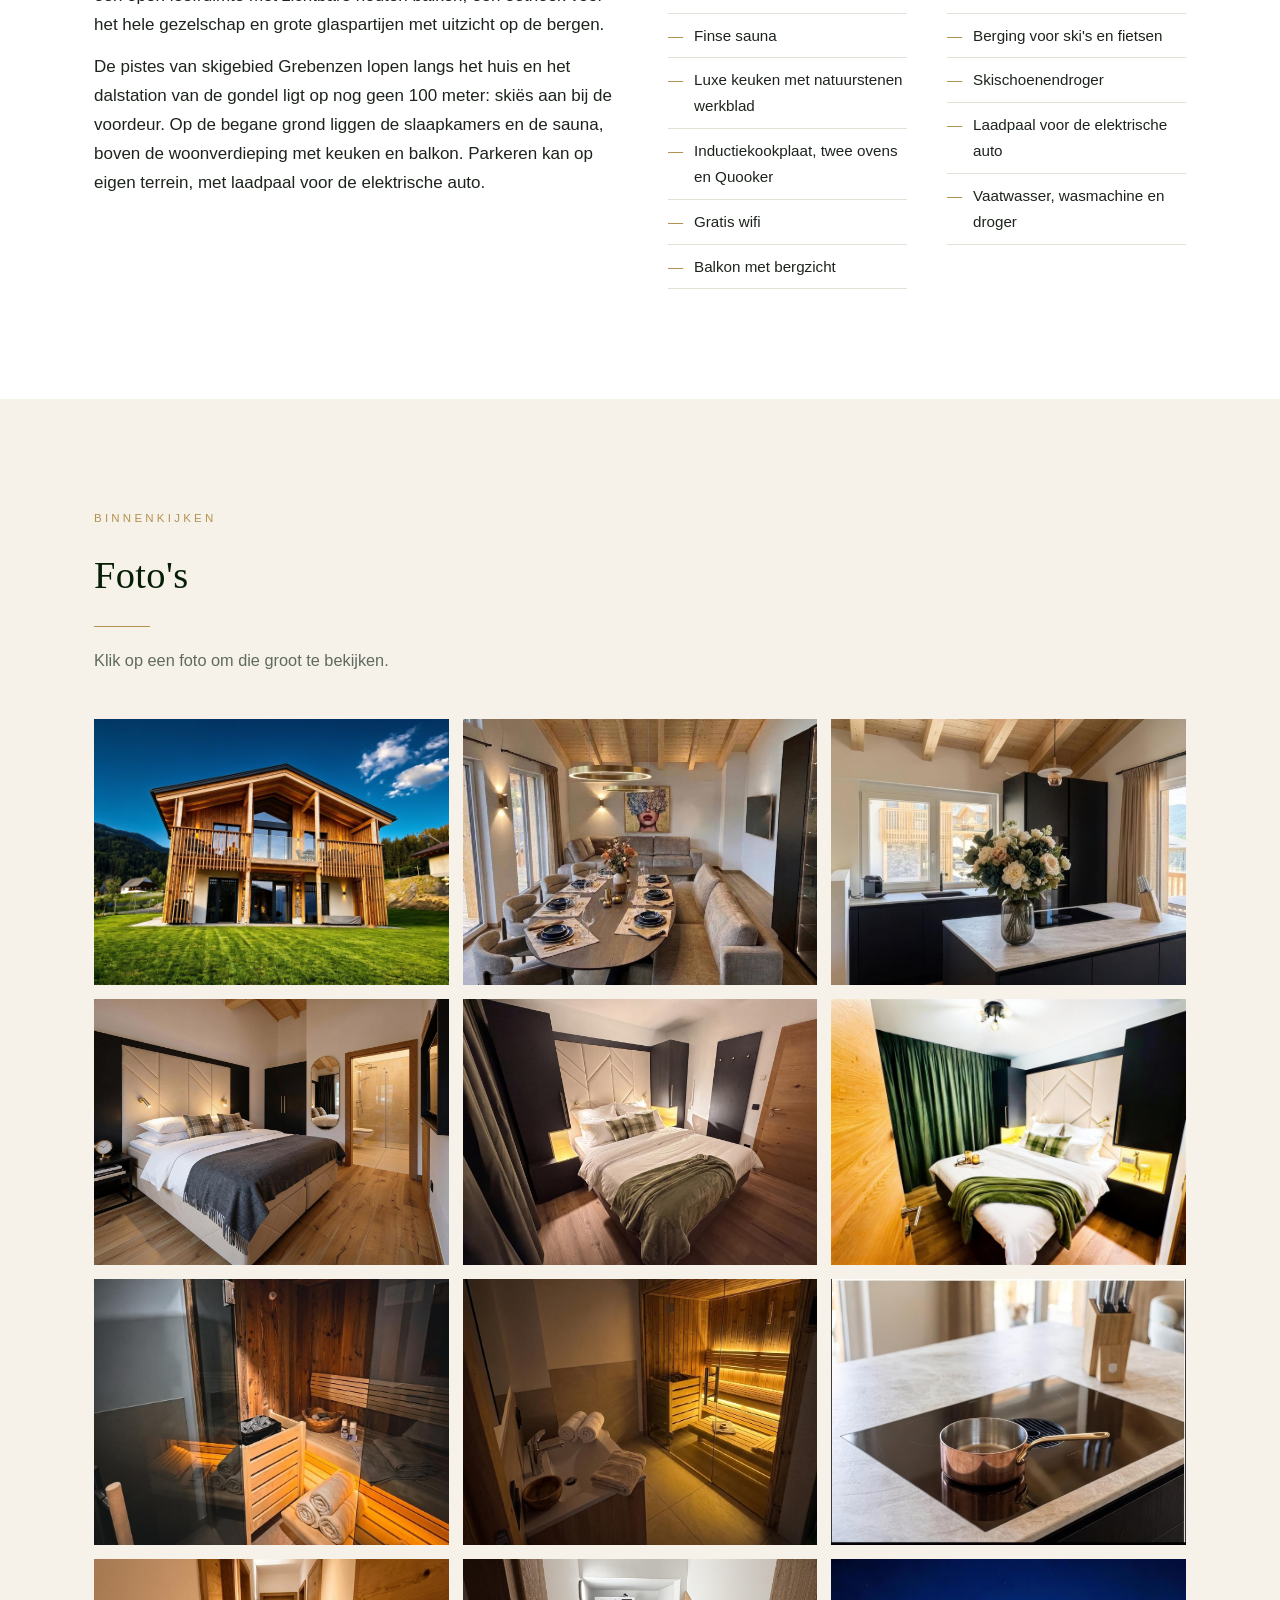
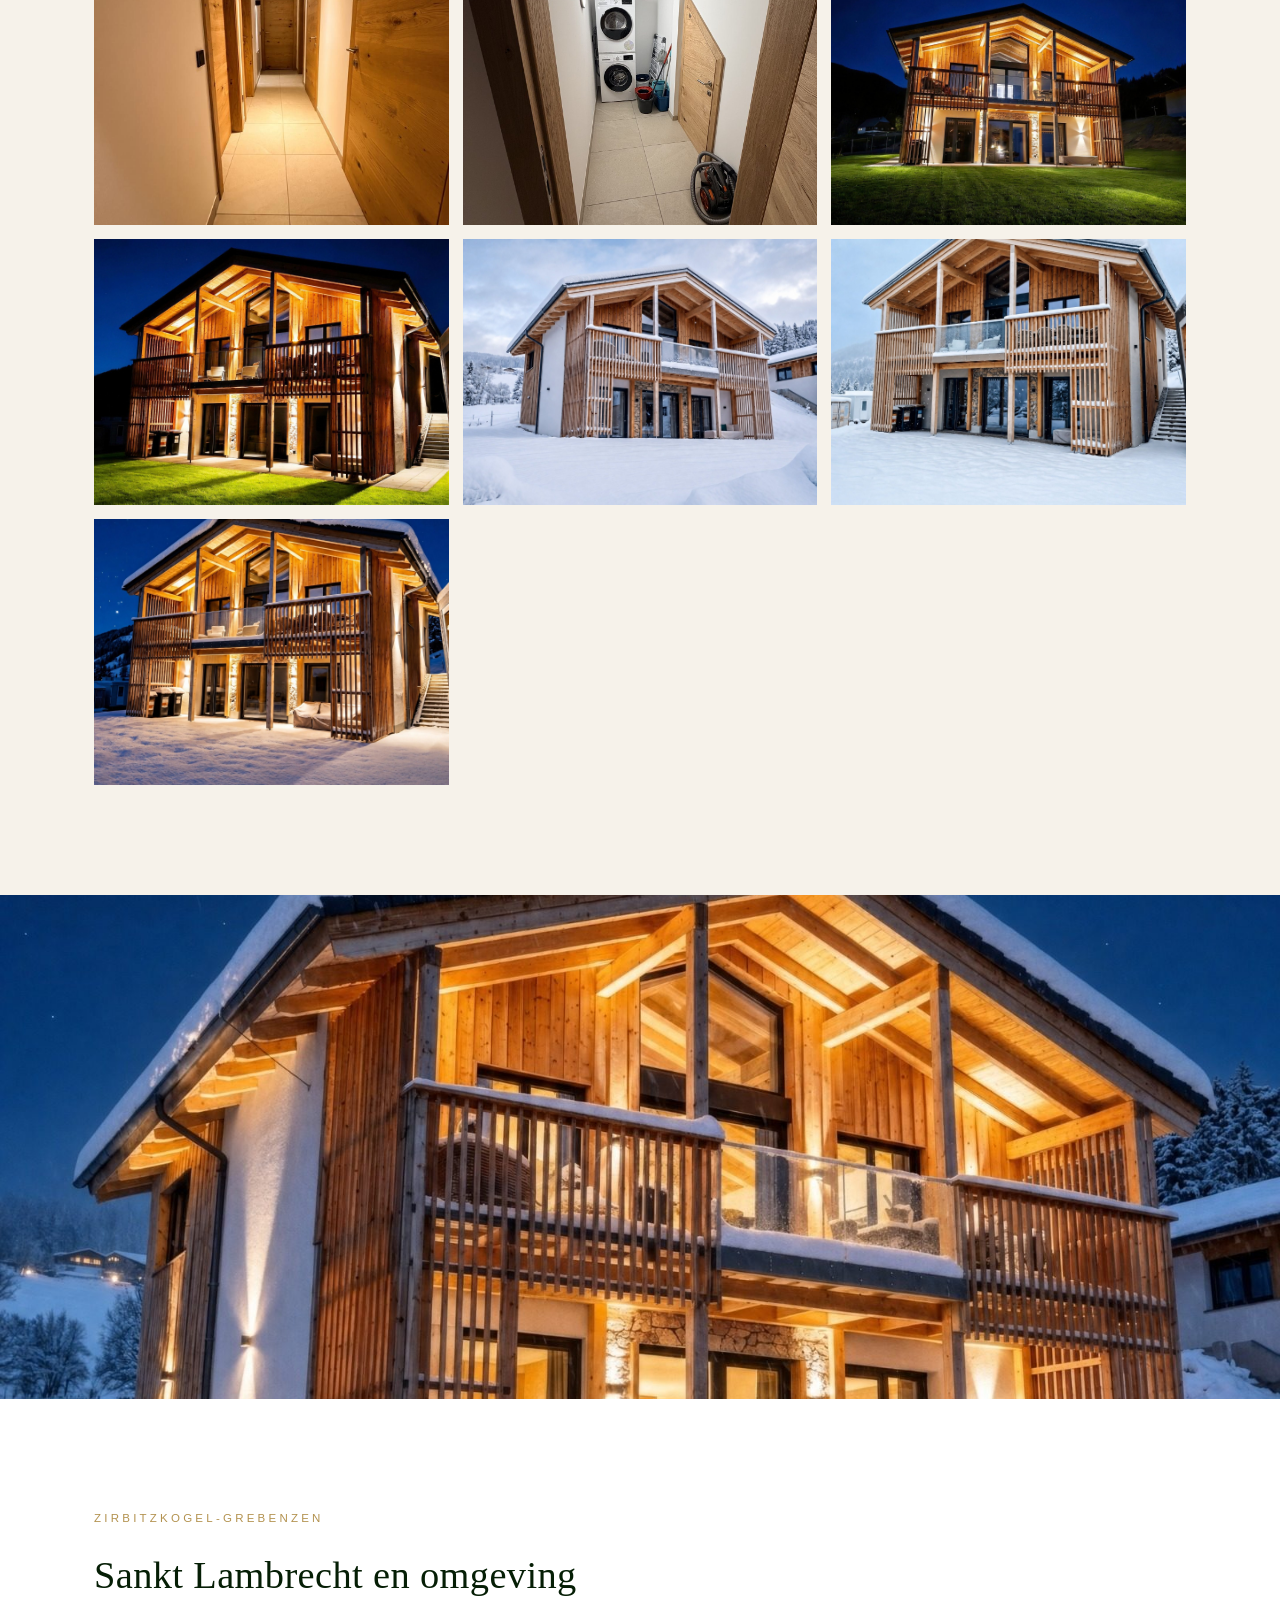
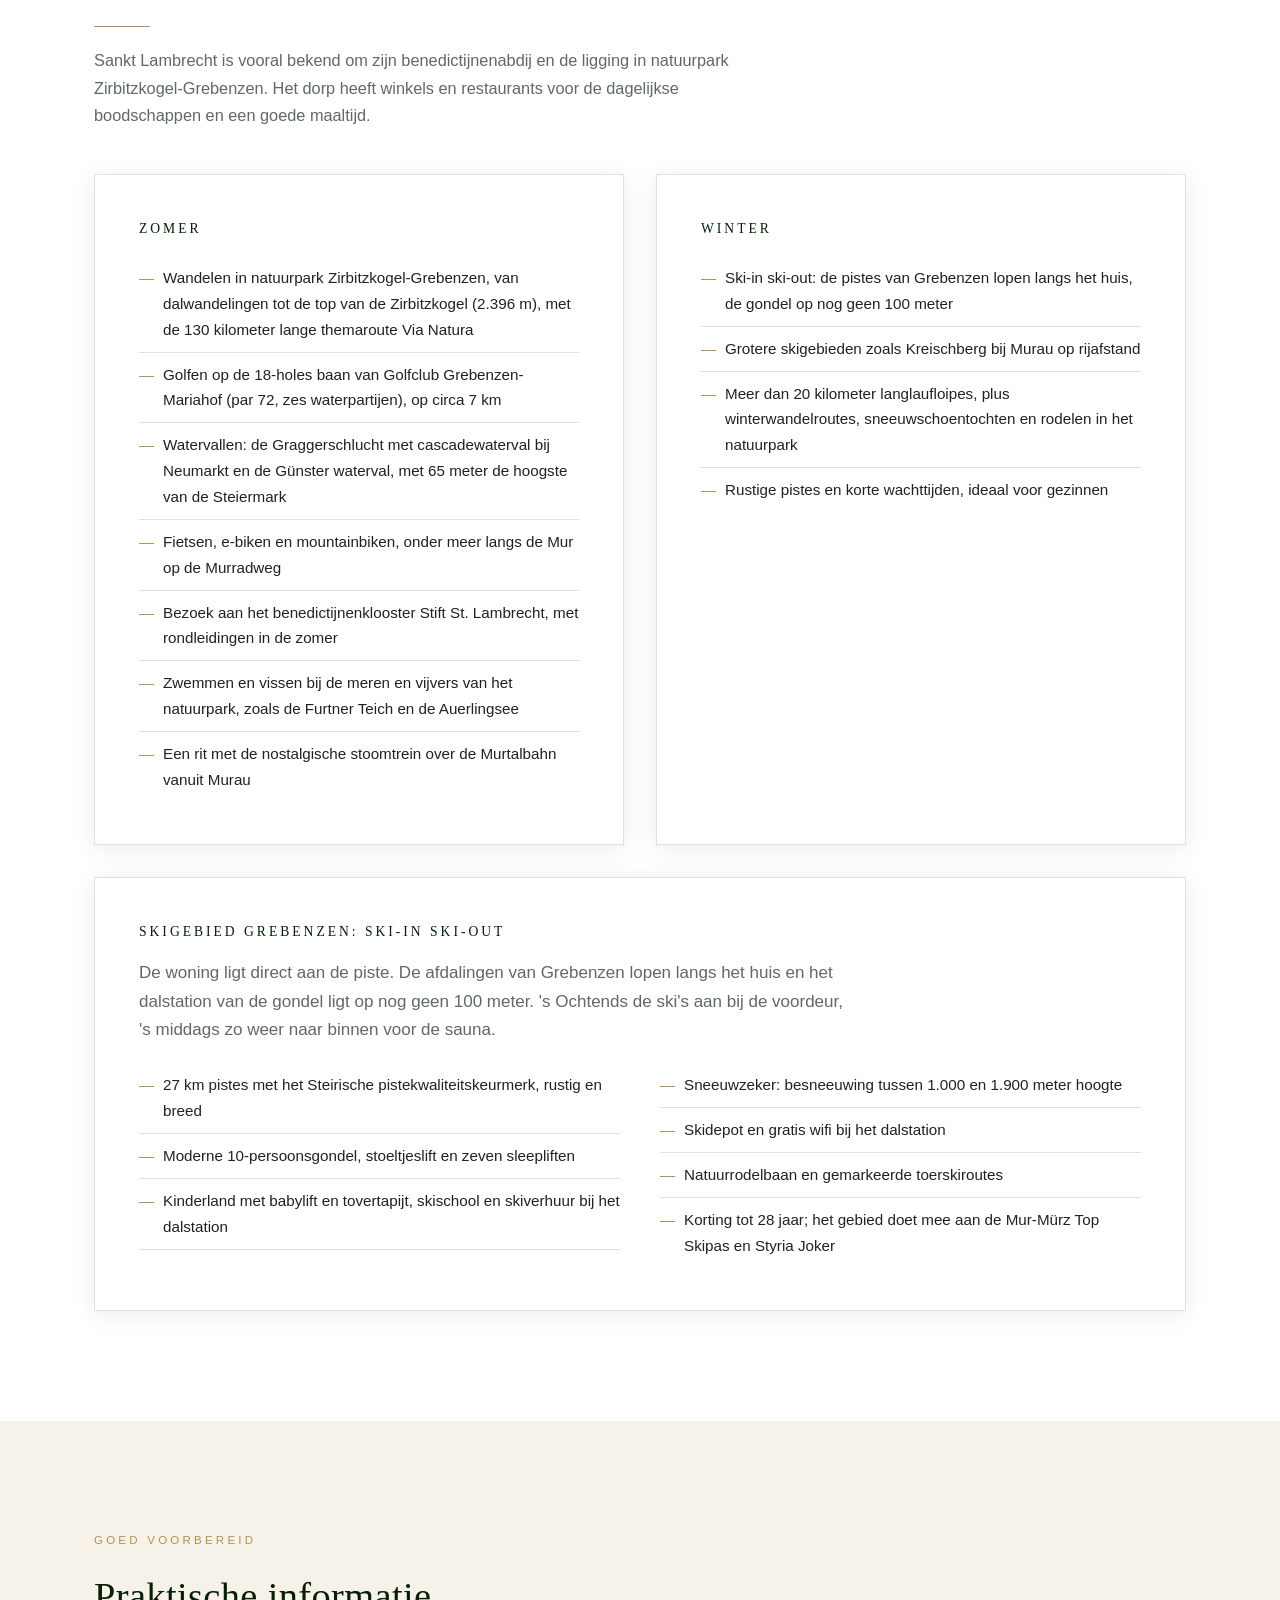
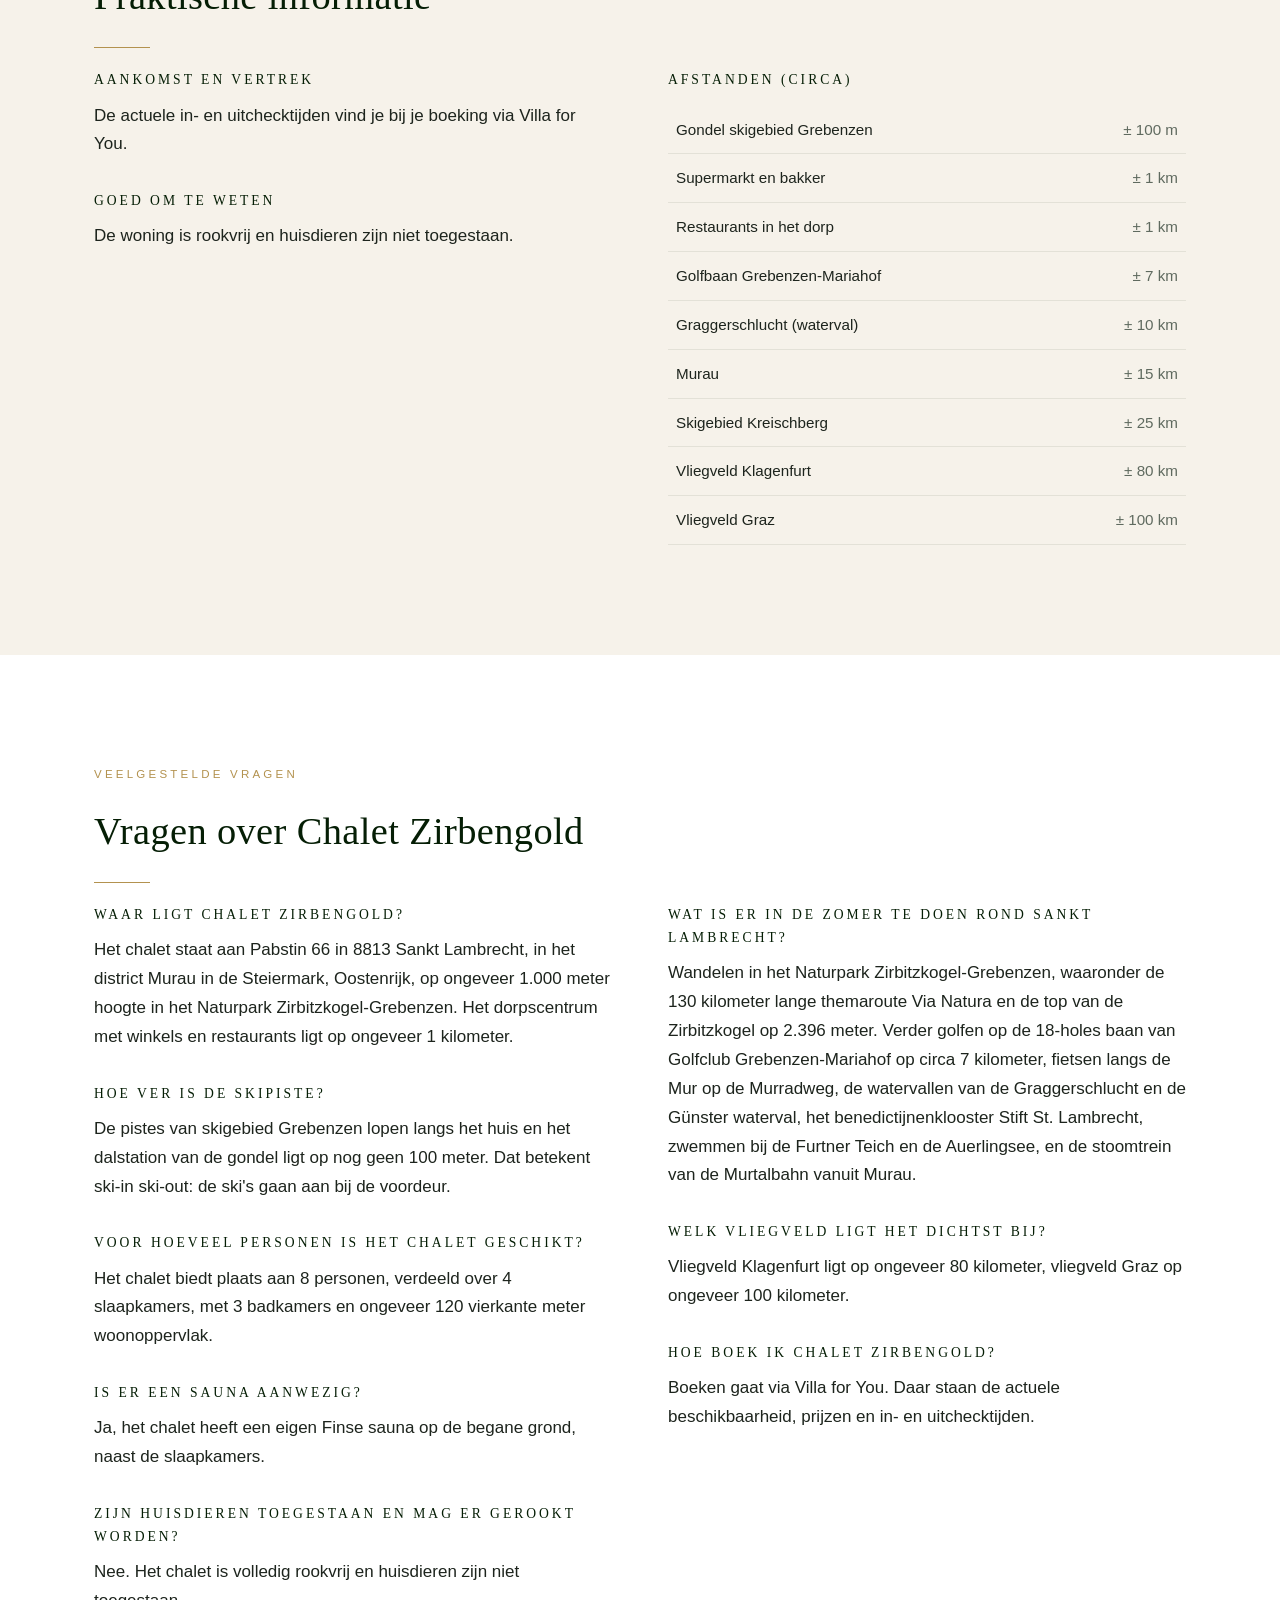
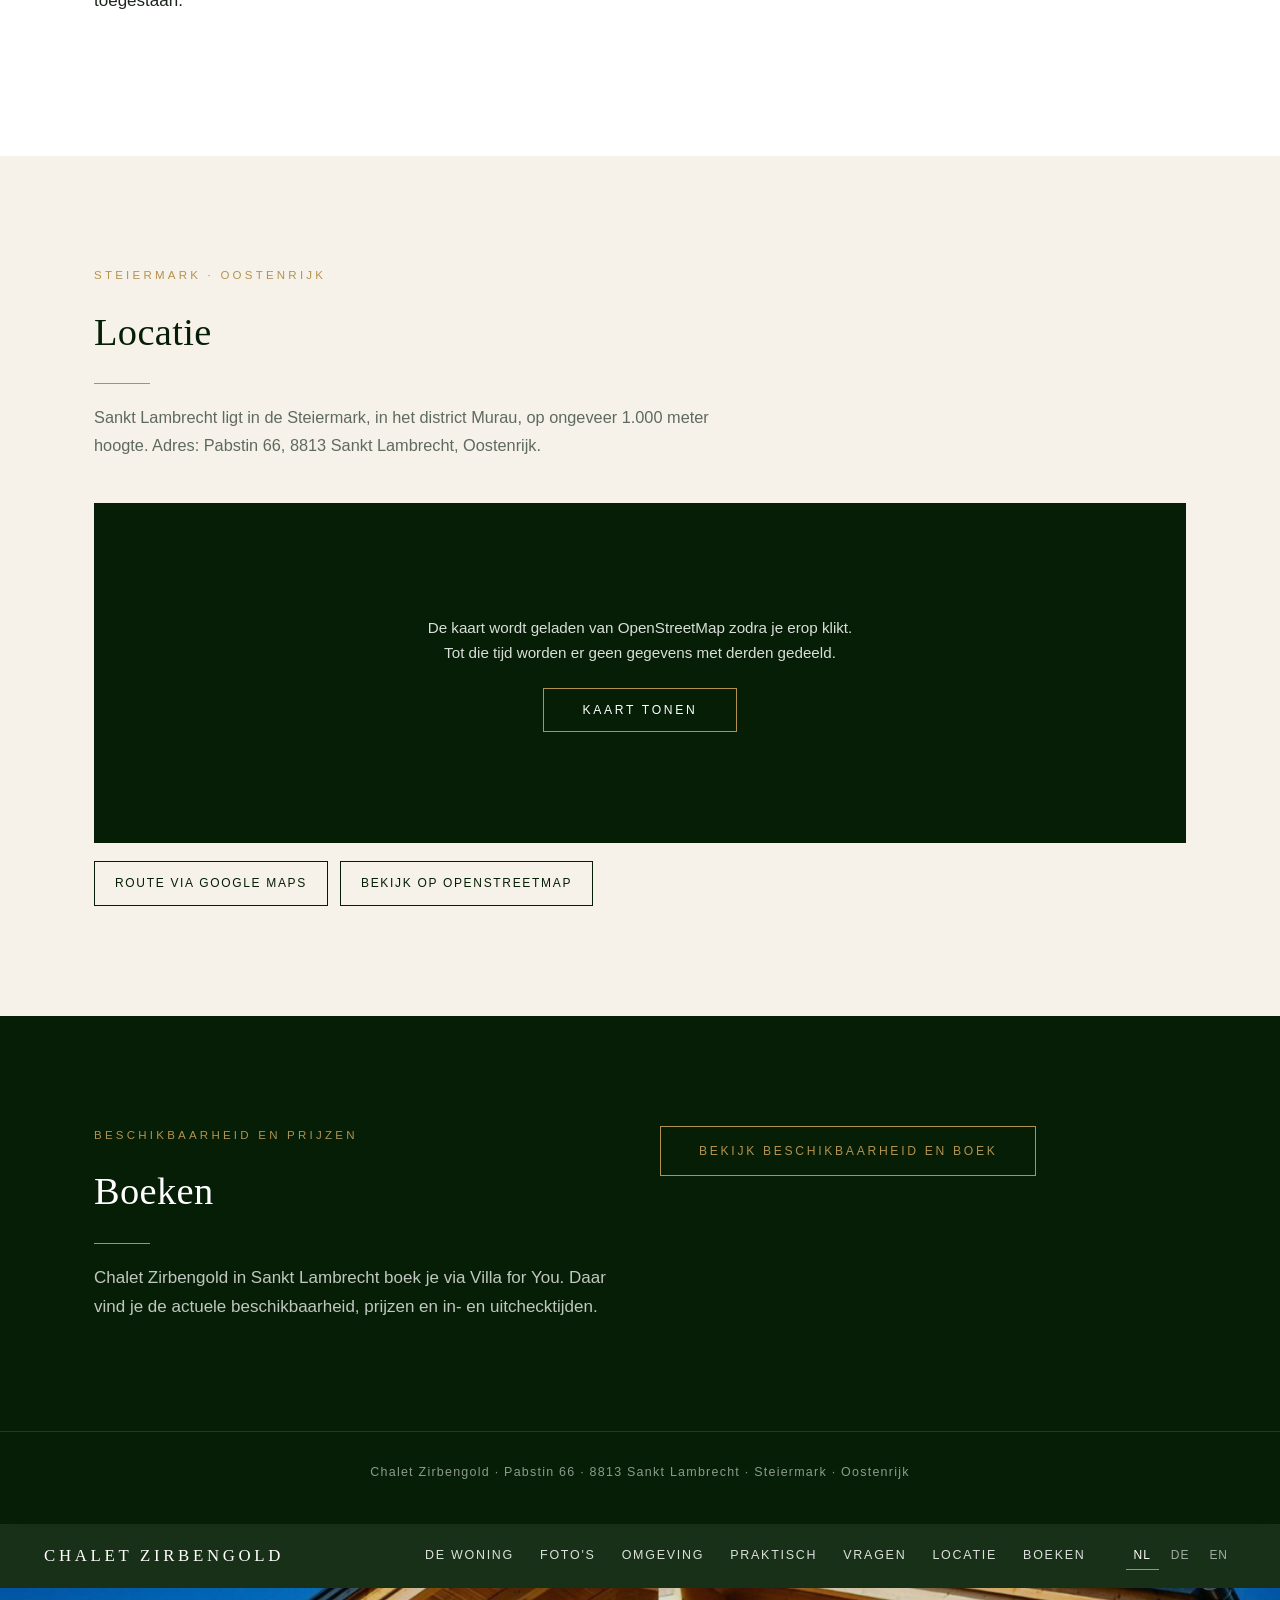
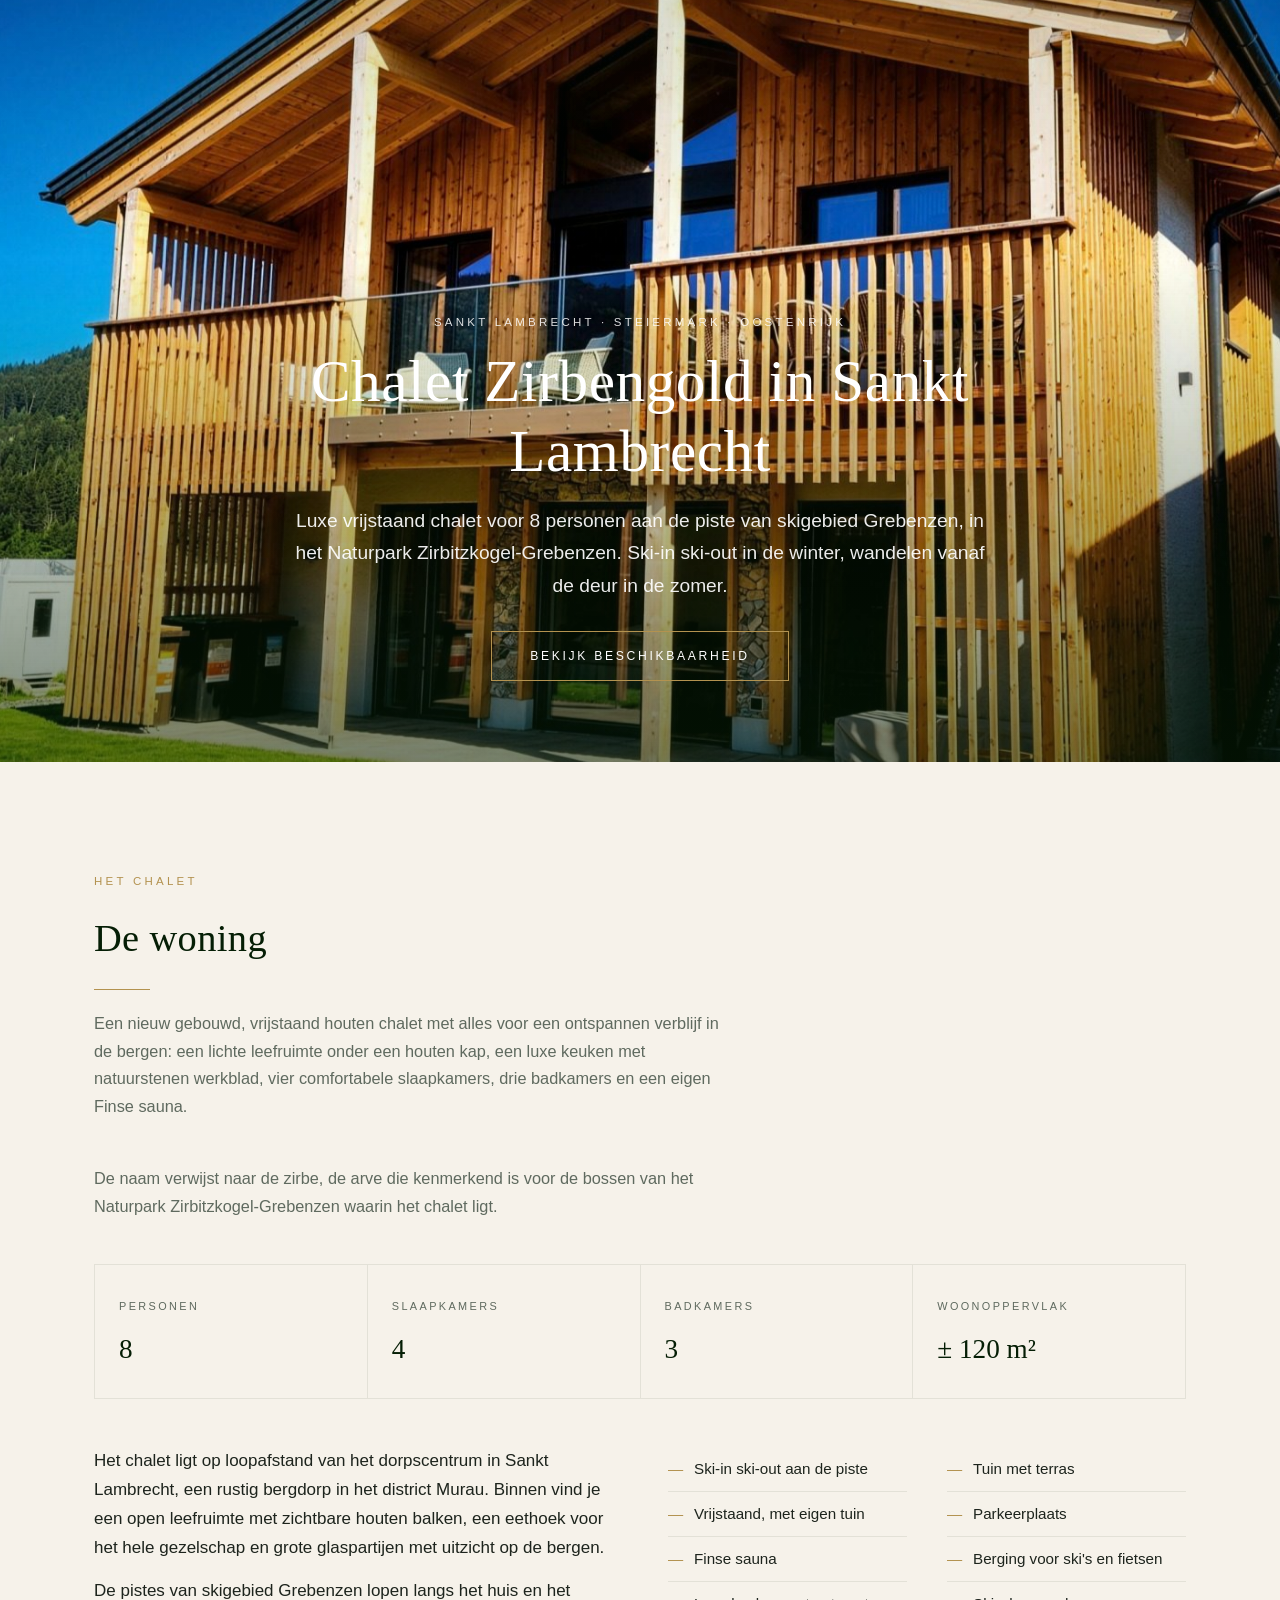
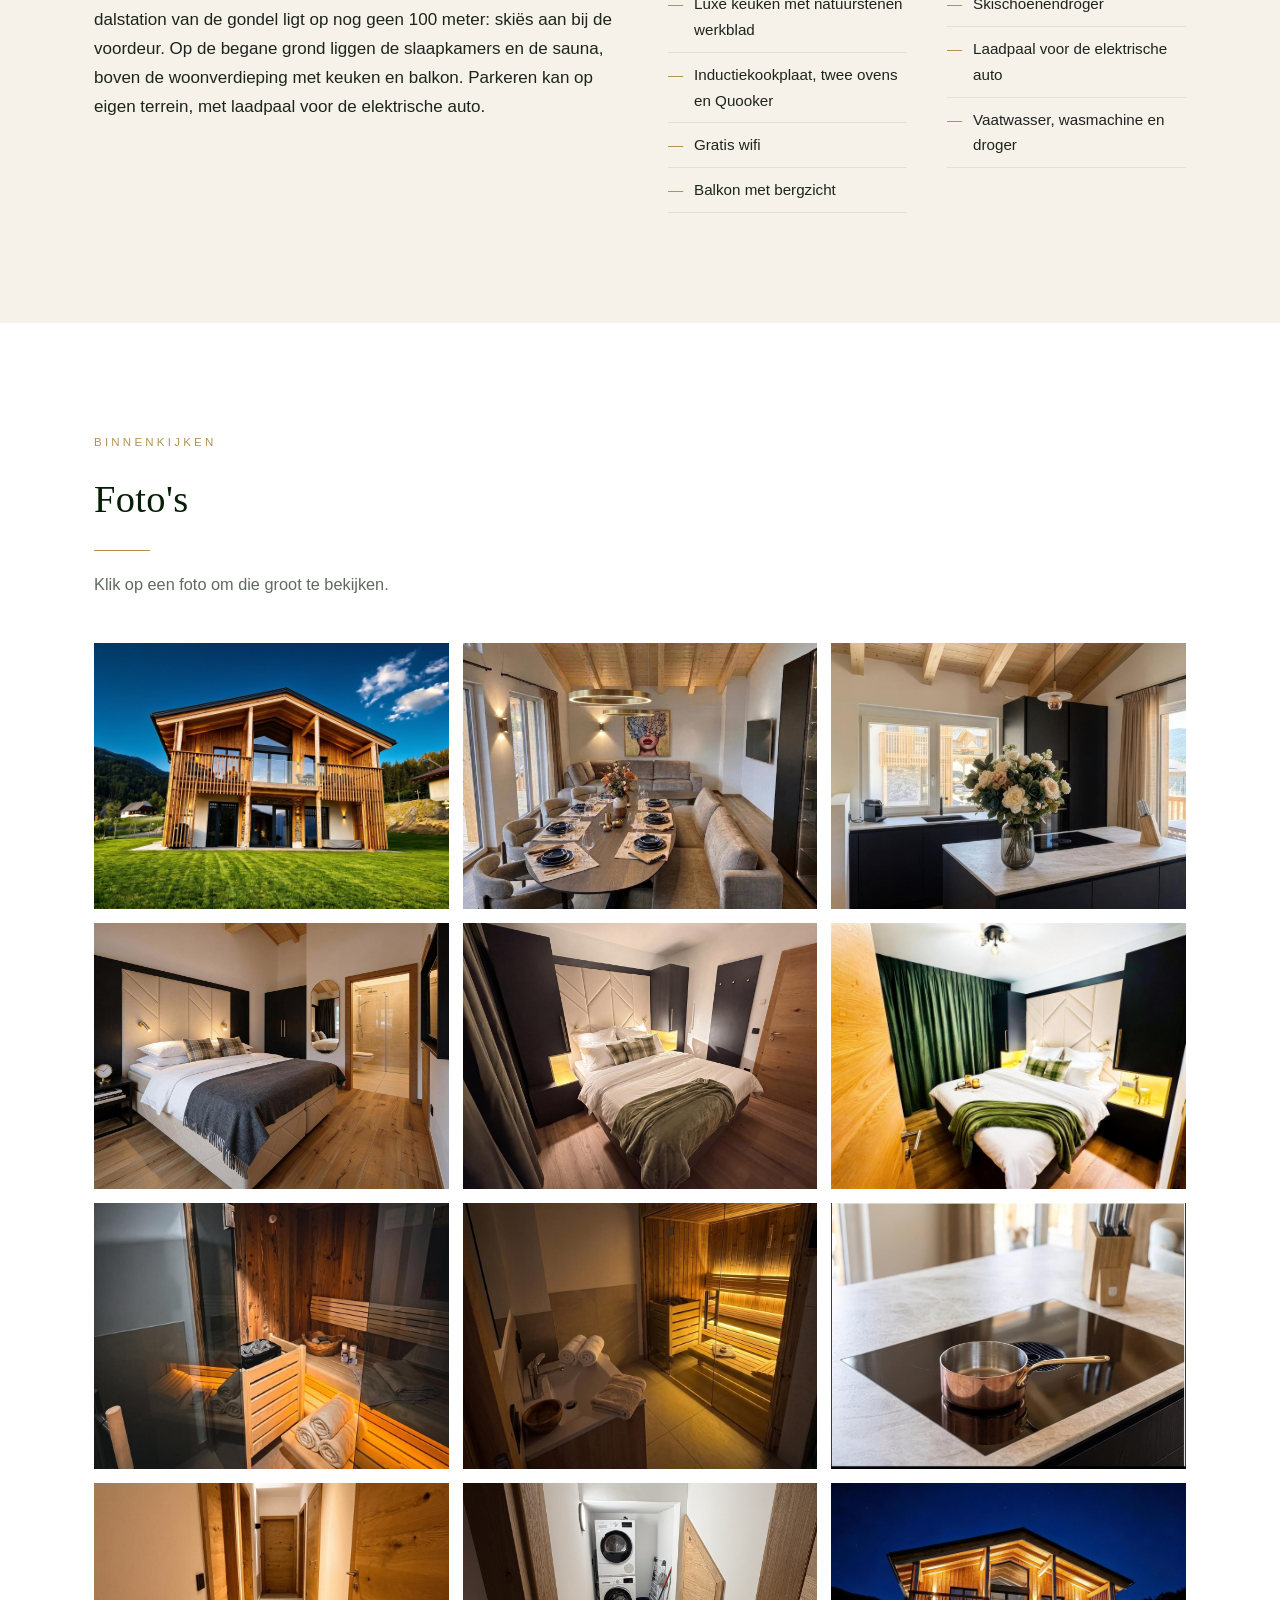
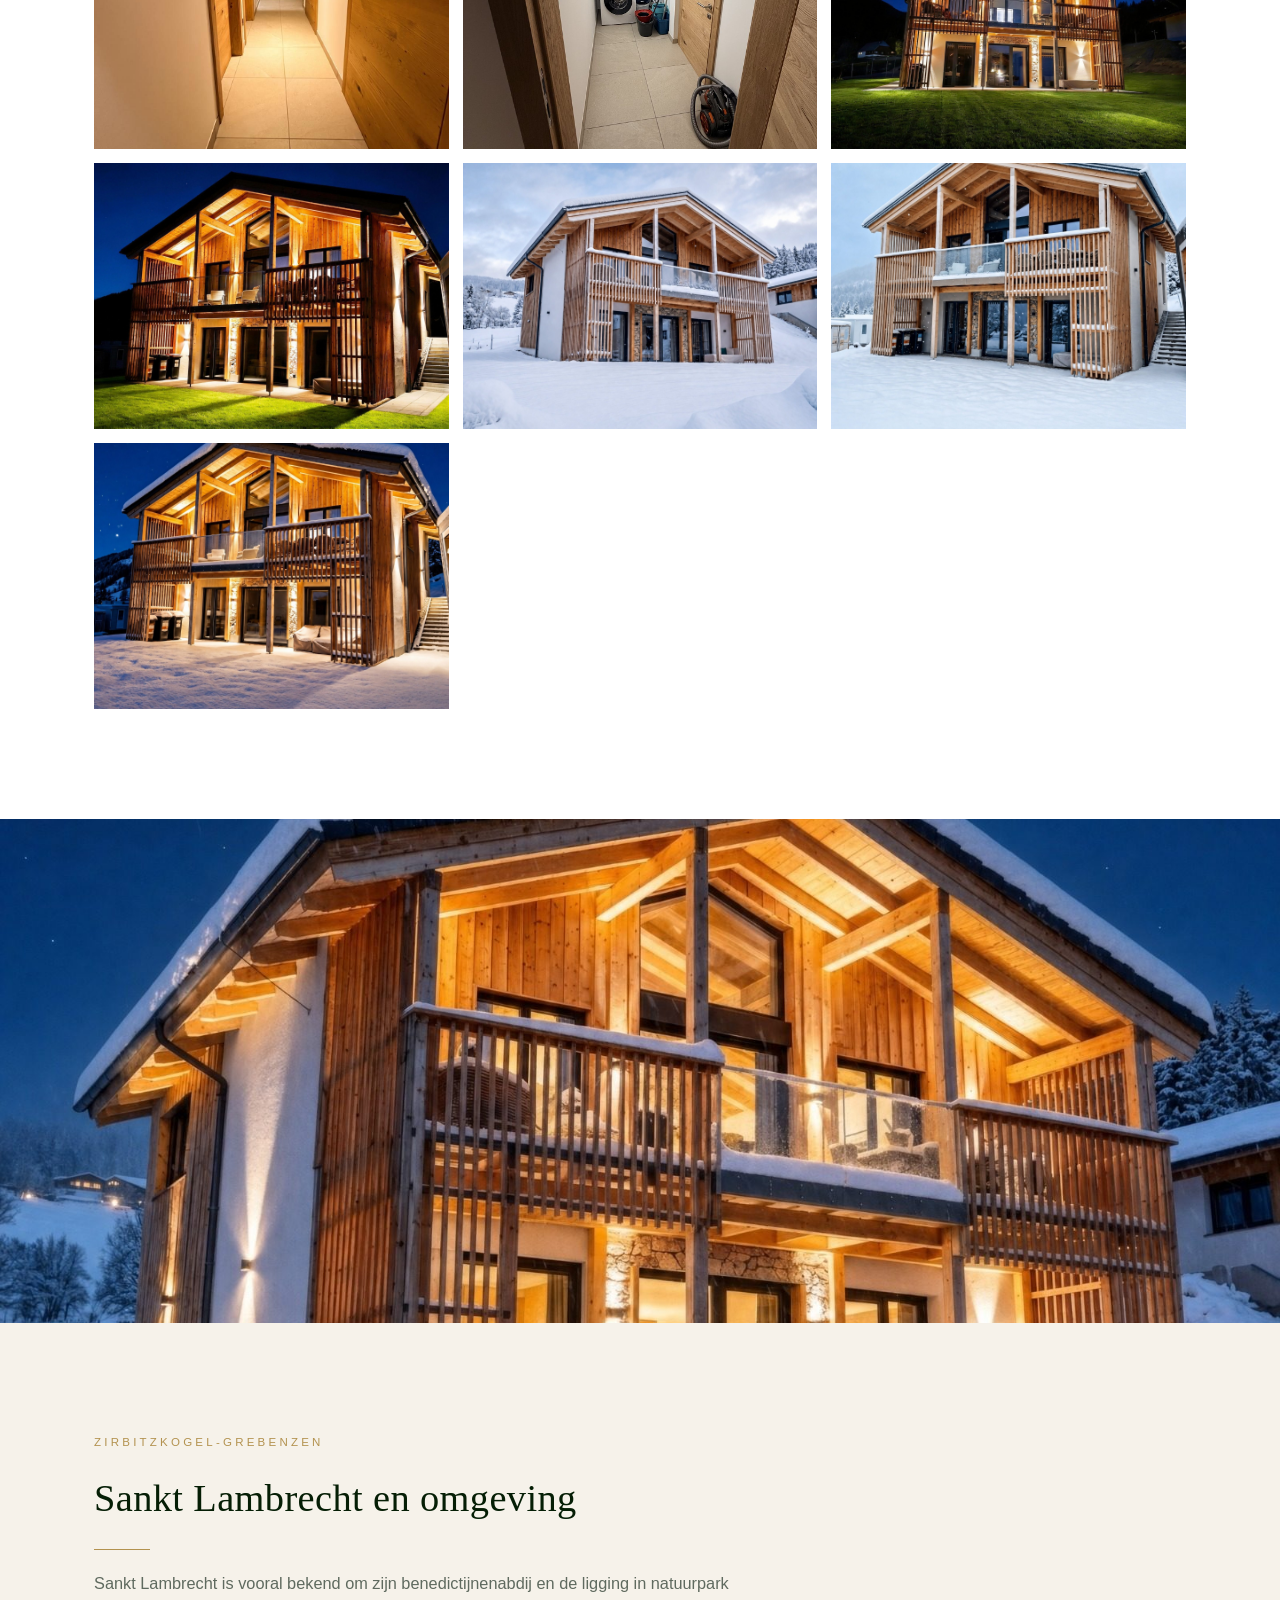
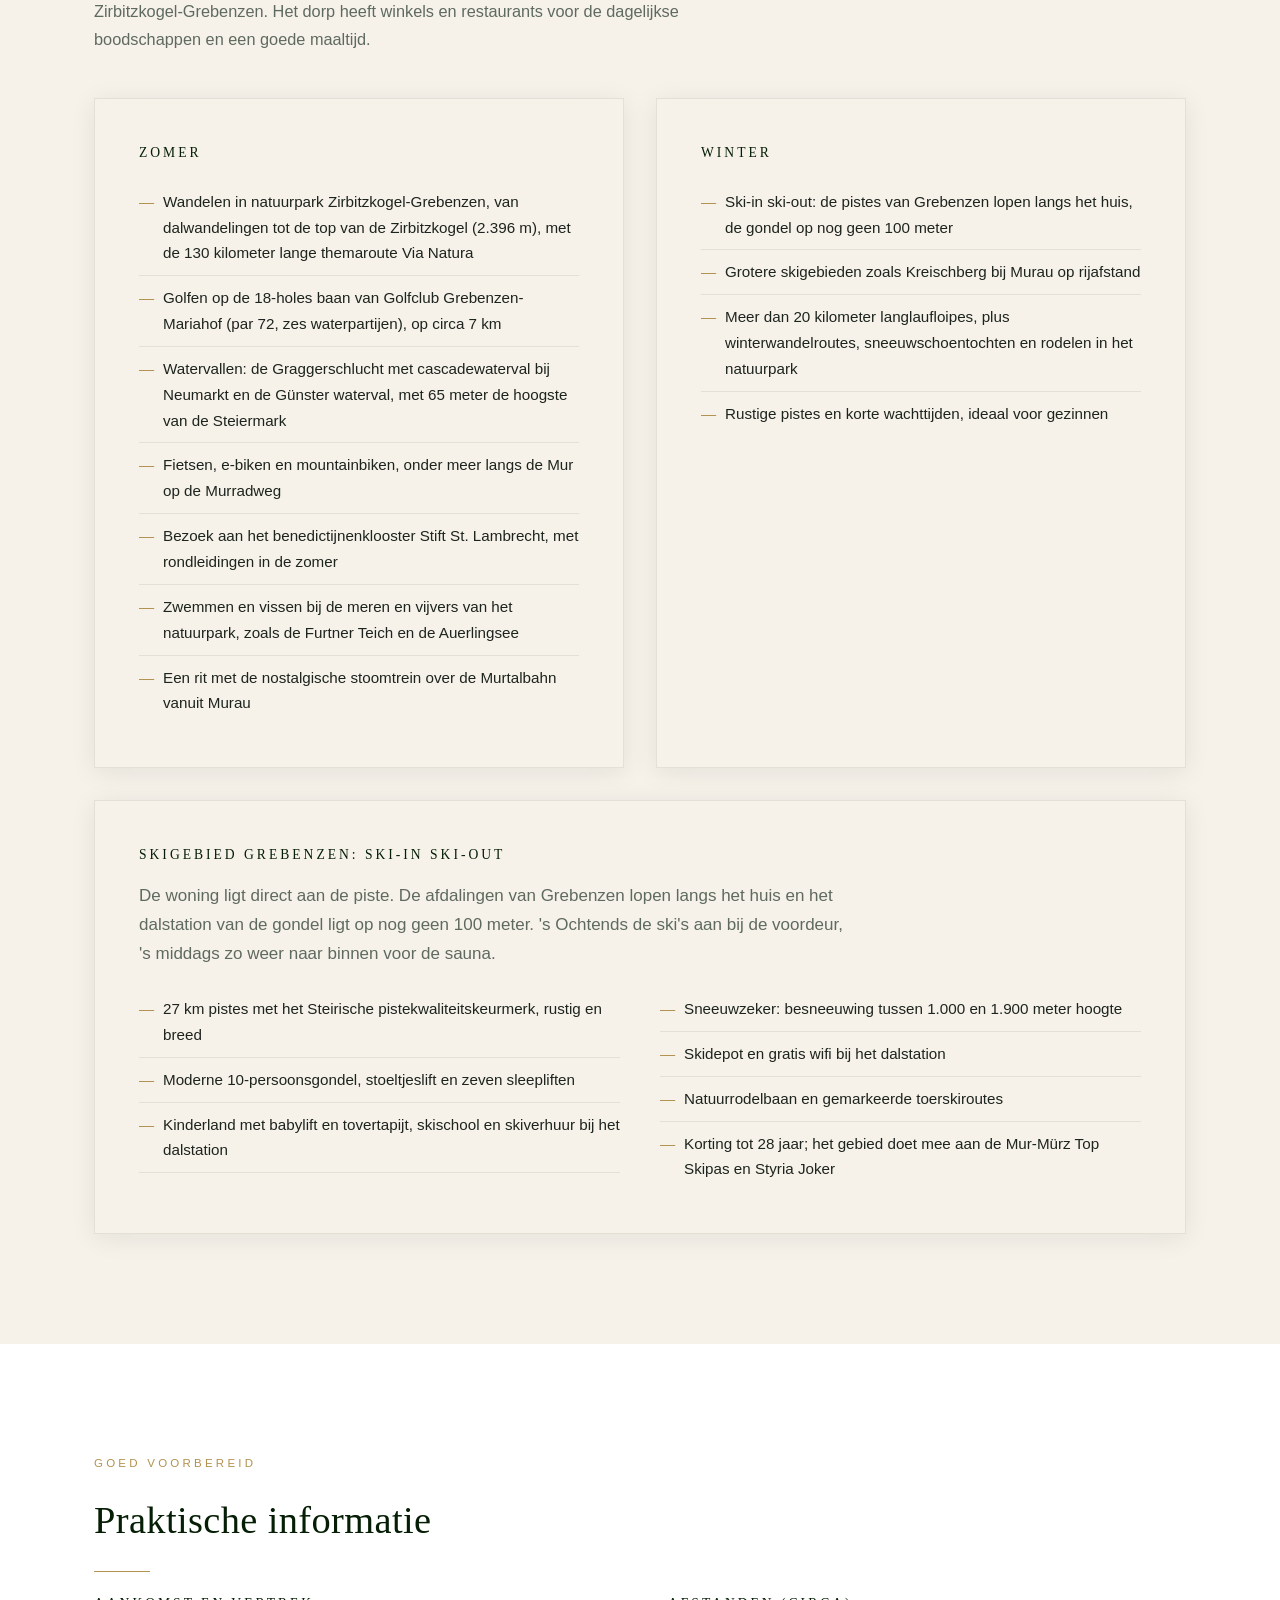
==== commit 16cf11a1: "Fix: dubbele inhoud index.html verwijderd Updated meta tags and title for SEO optimization." ====
--- a/index.html
+++ b/index.html
@@ -523,6 +523,526 @@
 <head>
 <meta charset="UTF-8">
 <meta name="viewport" content="width=device-width, initial-scale=1.0">
+<title>Chalet Zirbengold | Luxe vakantiechalet in Sankt Lambrecht, Steiermark</title>
+<meta name="description" content="Chalet Zirbengold in Sankt Lambrecht, Steiermark: luxe vrijstaand chalet voor 8 personen met Finse sauna en ski-in ski-out aan skigebied Grebenzen. Bekijk foto's en boek.">
+<link rel="canonical" href="https://chalet-sanktlambrecht.com/">
+<link rel="alternate" hreflang="nl" href="https://chalet-sanktlambrecht.com/">
+<link rel="alternate" hreflang="de" href="https://chalet-sanktlambrecht.com/de.html">
+<link rel="alternate" hreflang="en" href="https://chalet-sanktlambrecht.com/en.html">
+<link rel="alternate" hreflang="x-default" href="https://chalet-sanktlambrecht.com/">
+<link rel="icon" type="image/svg+xml" href="assets/img/favicon.svg">
+<meta name="robots" content="index, follow, max-image-preview:large, max-snippet:-1">
+<meta name="theme-color" content="#1c2b25">
+<meta name="geo.region" content="AT-6">
+<meta name="geo.placename" content="Sankt Lambrecht">
+<meta name="geo.position" content="47.074375;14.313222">
+<meta name="ICBM" content="47.074375, 14.313222">
+
+<meta property="og:type" content="website">
+<meta property="og:site_name" content="Chalet Zirbengold">
+<meta property="og:locale" content="nl_NL">
+<meta property="og:locale:alternate" content="de_DE">
+<meta property="og:locale:alternate" content="en_GB">
+<meta property="og:title" content="Chalet Zirbengold | Luxe vakantiechalet in Sankt Lambrecht, Steiermark">
+<meta property="og:description" content="Chalet Zirbengold in Sankt Lambrecht, Steiermark: luxe vrijstaand chalet voor 8 personen met Finse sauna en ski-in ski-out aan skigebied Grebenzen. Bekijk foto's en boek.">
+<meta property="og:url" content="https://chalet-sanktlambrecht.com/">
+<meta property="og:image" content="https://chalet-sanktlambrecht.com/assets/img/hero.jpg">
+<meta property="og:image:width" content="1600">
+<meta property="og:image:height" content="1067">
+<meta property="og:image:alt" content="Chalet Zirbengold in Sankt Lambrecht, Steiermark, houten gevel met balkon op een zomerdag">
+<meta name="twitter:card" content="summary_large_image">
+<meta name="twitter:title" content="Chalet Zirbengold | Luxe vakantiechalet in Sankt Lambrecht, Steiermark">
+<meta name="twitter:description" content="Chalet Zirbengold in Sankt Lambrecht, Steiermark: luxe vrijstaand chalet voor 8 personen met Finse sauna en ski-in ski-out aan skigebied Grebenzen. Bekijk foto's en boek.">
+<meta name="twitter:image" content="https://chalet-sanktlambrecht.com/assets/img/hero.jpg">
+
+<link rel="preload" as="image" href="assets/img/hero.jpg" fetchpriority="high">
+
+<script type="application/ld+json">
+{
+  "@context": "https://schema.org",
+  "@type": "LodgingBusiness",
+  "@id": "https://chalet-sanktlambrecht.com/#chalet",
+  "name": "Chalet Zirbengold",
+  "url": "https://chalet-sanktlambrecht.com/",
+  "description": "Chalet Zirbengold in Sankt Lambrecht, Steiermark: luxe vrijstaand chalet voor 8 personen met Finse sauna en ski-in ski-out aan skigebied Grebenzen. Bekijk foto's en boek.",
+  "image": [
+    "https://chalet-sanktlambrecht.com/assets/img/hero.jpg",
+    "https://chalet-sanktlambrecht.com/assets/img/aanzicht-1.jpg",
+    "https://chalet-sanktlambrecht.com/assets/img/woonkamer.jpg",
+    "https://chalet-sanktlambrecht.com/assets/img/keuken-1.jpg",
+    "https://chalet-sanktlambrecht.com/assets/img/master-bedroom.jpg",
+    "https://chalet-sanktlambrecht.com/assets/img/sauna-1.jpg",
+    "https://chalet-sanktlambrecht.com/assets/img/winter-dag-2.jpg",
+    "https://chalet-sanktlambrecht.com/assets/img/aanzicht-nacht-2.jpg"
+  ],
+  "petsAllowed": false,
+  "smokingAllowed": false,
+  "numberOfRooms": 4,
+  "starRating": {
+    "@type": "Rating",
+    "ratingValue": "4"
+  },
+  "address": {
+    "@type": "PostalAddress",
+    "streetAddress": "Pabstin 66",
+    "postalCode": "8813",
+    "addressLocality": "Sankt Lambrecht",
+    "addressRegion": "Steiermark",
+    "addressCountry": "AT"
+  },
+  "geo": {
+    "@type": "GeoCoordinates",
+    "latitude": 47.074375,
+    "longitude": 14.313222
+  },
+  "hasMap": "https://www.openstreetmap.org/?mlat=47.074375&mlon=14.313222#map=16/47.074375/14.313222",
+  "containedInPlace": {
+    "@type": "Place",
+    "name": "Naturpark Zirbitzkogel-Grebenzen, Bezirk Murau, Steiermark"
+  },
+  "amenityFeature": [
+    {
+      "@type": "LocationFeatureSpecification",
+      "name": "Ski-in ski-out",
+      "value": true
+    },
+    {
+      "@type": "LocationFeatureSpecification",
+      "name": "Finse sauna",
+      "value": true
+    },
+    {
+      "@type": "LocationFeatureSpecification",
+      "name": "Gratis wifi",
+      "value": true
+    },
+    {
+      "@type": "LocationFeatureSpecification",
+      "name": "Balkon met bergzicht",
+      "value": true
+    },
+    {
+      "@type": "LocationFeatureSpecification",
+      "name": "Tuin met terras",
+      "value": true
+    },
+    {
+      "@type": "LocationFeatureSpecification",
+      "name": "Parkeerplaats op eigen terrein",
+      "value": true
+    },
+    {
+      "@type": "LocationFeatureSpecification",
+      "name": "Laadpaal elektrische auto",
+      "value": true
+    },
+    {
+      "@type": "LocationFeatureSpecification",
+      "name": "Skiberging en skischoenendroger",
+      "value": true
+    },
+    {
+      "@type": "LocationFeatureSpecification",
+      "name": "Vaatwasser",
+      "value": true
+    },
+    {
+      "@type": "LocationFeatureSpecification",
+      "name": "Wasmachine en droger",
+      "value": true
+    },
+    {
+      "@type": "LocationFeatureSpecification",
+      "name": "Luxe keuken met twee ovens en Quooker",
+      "value": true
+    }
+  ],
+  "occupancy": {
+    "@type": "QuantitativeValue",
+    "maxValue": 8,
+    "unitText": "personen"
+  },
+  "potentialAction": {
+    "@type": "ReserveAction",
+    "target": {
+      "@type": "EntryPoint",
+      "urlTemplate": "https://www.villaforyou.com/ho-20108/AT.8813.41"
+    },
+    "result": {
+      "@type": "LodgingReservation",
+      "name": "Boeking Chalet Zirbengold"
+    }
+  },
+  "nearbyAttractions": "Skigebied Grebenzen, Stift St. Lambrecht, Furtner Teich, Graggerschlucht",
+  "alternateName": "Chalet Zirbengold Sankt Lambrecht",
+  "slogan": "Luxe vrijstaand chalet voor 8 personen aan de piste van skigebied Grebenzen, in het Naturpark Zirbitzkogel-Grebenzen. Ski-in ski-out in de winter, wandelen vanaf de deur in de zomer.",
+  "keywords": "chalet Sankt Lambrecht, vakantiechalet Steiermark, ski-in ski-out Grebenzen, chalet met sauna Oostenrijk, Naturpark Zirbitzkogel-Grebenzen, Murau"
+}
+</script>
+
+<script type="application/ld+json">
+{
+  "@context": "https://schema.org",
+  "@type": "FAQPage",
+  "mainEntity": [
+    {
+      "@type": "Question",
+      "name": "Waar ligt Chalet Zirbengold?",
+      "acceptedAnswer": {
+        "@type": "Answer",
+        "text": "Het chalet staat aan Pabstin 66 in 8813 Sankt Lambrecht, in het district Murau in de Steiermark, Oostenrijk, op ongeveer 1.000 meter hoogte in het Naturpark Zirbitzkogel-Grebenzen. Het dorpscentrum met winkels en restaurants ligt op ongeveer 1 kilometer."
+      }
+    },
+    {
+      "@type": "Question",
+      "name": "Hoe ver is de skipiste?",
+      "acceptedAnswer": {
+        "@type": "Answer",
+        "text": "De pistes van skigebied Grebenzen lopen langs het huis en het dalstation van de gondel ligt op nog geen 100 meter. Dat betekent ski-in ski-out: de ski's gaan aan bij de voordeur."
+      }
+    },
+    {
+      "@type": "Question",
+      "name": "Voor hoeveel personen is het chalet geschikt?",
+      "acceptedAnswer": {
+        "@type": "Answer",
+        "text": "Het chalet biedt plaats aan 8 personen, verdeeld over 4 slaapkamers, met 3 badkamers en ongeveer 120 vierkante meter woonoppervlak."
+      }
+    },
+    {
+      "@type": "Question",
+      "name": "Is er een sauna aanwezig?",
+      "acceptedAnswer": {
+        "@type": "Answer",
+        "text": "Ja, het chalet heeft een eigen Finse sauna op de begane grond, naast de slaapkamers."
+      }
+    },
+    {
+      "@type": "Question",
+      "name": "Zijn huisdieren toegestaan en mag er gerookt worden?",
+      "acceptedAnswer": {
+        "@type": "Answer",
+        "text": "Nee. Het chalet is volledig rookvrij en huisdieren zijn niet toegestaan."
+      }
+    },
+    {
+      "@type": "Question",
+      "name": "Wat is er in de zomer te doen rond Sankt Lambrecht?",
+      "acceptedAnswer": {
+        "@type": "Answer",
+        "text": "Wandelen in het Naturpark Zirbitzkogel-Grebenzen, waaronder de 130 kilometer lange themaroute Via Natura en de top van de Zirbitzkogel op 2.396 meter. Verder golfen op de 18-holes baan van Golfclub Grebenzen-Mariahof op circa 7 kilometer, fietsen langs de Mur op de Murradweg, de watervallen van de Graggerschlucht en de Günster waterval, het benedictijnenklooster Stift St. Lambrecht, zwemmen bij de Furtner Teich en de Auerlingsee, en de stoomtrein van de Murtalbahn vanuit Murau."
+      }
+    },
+    {
+      "@type": "Question",
+      "name": "Welk vliegveld ligt het dichtst bij?",
+      "acceptedAnswer": {
+        "@type": "Answer",
+        "text": "Vliegveld Klagenfurt ligt op ongeveer 80 kilometer, vliegveld Graz op ongeveer 100 kilometer."
+      }
+    },
+    {
+      "@type": "Question",
+      "name": "Hoe boek ik Chalet Zirbengold?",
+      "acceptedAnswer": {
+        "@type": "Answer",
+        "text": "Boeken gaat via Villa for You. Daar staan de actuele beschikbaarheid, prijzen en in- en uitchecktijden."
+      }
+    }
+  ]
+}
+</script>
+
+<link rel="stylesheet" href="assets/style.css">
+</head>
+<body>
+
+<header class="site-header">
+  <div class="nav-bar">
+    <a class="brand" href="#top">Chalet Zirbengold</a>
+    <button class="menu-toggle" aria-expanded="false" aria-controls="hoofdnav" aria-label="Menu">Menu</button>
+    <nav class="main-nav" id="hoofdnav">
+      <a href="#woning">De woning</a>
+      <a href="#fotos">Foto's</a>
+      <a href="#omgeving">Omgeving</a>
+      <a href="#praktisch">Praktisch</a>
+      <a href="#faq">Vragen</a>
+      <a href="#locatie">Locatie</a>
+      <a href="#contact">Boeken</a>
+      <div class="lang-switch" role="group" aria-label="Taalkeuze">
+        <span aria-current="page">NL</span>
+        <a href="de.html" lang="de" hreflang="de">DE</a>
+        <a href="en.html" lang="en" hreflang="en">EN</a>
+      </div>
+    </nav>
+  </div>
+</header>
+
+<div class="hero" id="top">
+  <div class="hero-slides">
+    <img class="hero-img actief" src="assets/img/hero.jpg" fetchpriority="high" alt="Het chalet in Sankt Lambrecht op een zomerdag, met houten gevel en balkon">
+    <img class="hero-img" src="assets/img/aanzicht-3.jpg" alt="Achterzijde van het chalet met balkon en terras" loading="lazy">
+    <img class="hero-img" src="assets/img/aanzicht-nacht-2.jpg" alt="Het chalet in de avond, warm verlicht" loading="lazy">
+    <img class="hero-img" src="assets/img/winter-dag-2.jpg" alt="Het chalet in de wintersneeuw" loading="lazy">
+    <img class="hero-img" src="assets/img/winter-nacht-2.jpg" alt="Het chalet op een winteravond, warm verlicht in de sneeuw" loading="lazy">
+  </div>
+  <div class="hero-overlay">
+    <div class="inner">
+      <span class="eyebrow">Sankt Lambrecht · Steiermark · Oostenrijk</span>
+      <h1>Chalet Zirbengold in Sankt Lambrecht</h1>
+      <p>Luxe vrijstaand chalet voor 8 personen aan de piste van skigebied Grebenzen, in het Naturpark Zirbitzkogel-Grebenzen. Ski-in ski-out in de winter, wandelen vanaf de deur in de zomer.</p>
+      <a class="knop" href="#contact">Bekijk beschikbaarheid</a>
+    </div>
+  </div>
+</div>
+
+<section id="woning">
+  <div class="container">
+    <span class="eyebrow">Het chalet</span>
+    <h2>De woning</h2>
+    <p class="sectie-intro">Een nieuw gebouwd, vrijstaand houten chalet met alles voor een ontspannen verblijf in de bergen: een lichte leefruimte onder een houten kap, een luxe keuken met natuurstenen werkblad, vier comfortabele slaapkamers, drie badkamers en een eigen Finse sauna.</p>
+    <p class="sectie-intro" style="margin-top:10px;">De naam verwijst naar de zirbe, de arve die kenmerkend is voor de bossen van het Naturpark Zirbitzkogel-Grebenzen waarin het chalet ligt.</p>
+
+    <div class="kenmerken">
+      <div class="kenmerk"><span class="label">Personen</span><div class="waarde">8</div></div>
+      <div class="kenmerk"><span class="label">Slaapkamers</span><div class="waarde">4</div></div>
+      <div class="kenmerk"><span class="label">Badkamers</span><div class="waarde">3</div></div>
+      <div class="kenmerk"><span class="label">Woonoppervlak</span><div class="waarde">± 120 m²</div></div>
+    </div>
+
+    <div class="twee-kolommen">
+      <div>
+        <p>Het chalet ligt op loopafstand van het dorpscentrum in Sankt Lambrecht, een rustig bergdorp in het district Murau. Binnen vind je een open leefruimte met zichtbare houten balken, een eethoek voor het hele gezelschap en grote glaspartijen met uitzicht op de bergen.</p>
+        <p style="margin-top:14px;">De pistes van skigebied Grebenzen lopen langs het huis en het dalstation van de gondel ligt op nog geen 100 meter: skiës aan bij de voordeur. Op de begane grond liggen de slaapkamers en de sauna, boven de woonverdieping met keuken en balkon. Parkeren kan op eigen terrein, met laadpaal voor de elektrische auto.</p>
+      </div>
+      <div>
+        <ul class="voorzieningen">
+          <li>Ski-in ski-out aan de piste</li>
+          <li>Vrijstaand, met eigen tuin</li>
+          <li>Finse sauna</li>
+          <li>Luxe keuken met natuurstenen werkblad</li>
+          <li>Inductiekookplaat, twee ovens en Quooker</li>
+          <li>Gratis wifi</li>
+          <li>Balkon met bergzicht</li>
+          <li>Tuin met terras</li>
+          <li>Parkeerplaats</li>
+          <li>Berging voor ski's en fietsen</li>
+          <li>Skischoenendroger</li>
+          <li>Laadpaal voor de elektrische auto</li>
+          <li>Vaatwasser, wasmachine en droger</li>
+        </ul>
+      </div>
+    </div>
+  </div>
+</section>
+
+<section id="fotos">
+  <div class="container">
+    <span class="eyebrow">Binnenkijken</span>
+    <h2>Foto's</h2>
+    <p class="sectie-intro">Klik op een foto om die groot te bekijken.</p>
+    <div class="galerij">
+      <button class="foto" type="button"><img src="assets/img/aanzicht-1.jpg" alt="Vooraanzicht van het chalet in de zomer" loading="lazy"></button>
+      <button class="foto" type="button"><img src="assets/img/woonkamer.jpg" alt="Woonkamer met eettafel en zithoek" loading="lazy"></button>
+      <button class="foto" type="button"><img src="assets/img/keuken-1.jpg" alt="Moderne keuken met kookeiland" loading="lazy"></button>
+      <button class="foto" type="button"><img src="assets/img/master-bedroom.jpg" alt="Master bedroom met eigen badkamer" loading="lazy"></button>
+      <button class="foto" type="button"><img src="assets/img/slaapkamer-2.jpg" alt="Slaapkamer op de begane grond" loading="lazy"></button>
+      <button class="foto" type="button"><img src="assets/img/slaapkamer-4.jpg" alt="Tweede slaapkamer op de begane grond" loading="lazy"></button>
+      <button class="foto staand" type="button"><img src="assets/img/sauna-1.jpg" alt="Eigen sauna met handdoeken" loading="lazy"></button>
+      <button class="foto staand" type="button"><img src="assets/img/sauna-2.jpg" alt="Sauna met sfeerverlichting" loading="lazy"></button>
+      <button class="foto" type="button"><img src="assets/img/keuken-2.jpg" alt="Kookplaat met afzuiging in het werkblad" loading="lazy"></button>
+      <button class="foto staand" type="button"><img src="assets/img/hal.jpg" alt="Hal op de begane grond" loading="lazy"></button>
+      <button class="foto staand" type="button"><img src="assets/img/bijkeuken.jpg" alt="Bijkeuken met wasmachine en droger" loading="lazy"></button>
+      <button class="foto" type="button"><img src="assets/img/aanzicht-3.jpg" alt="Achterzijde van het chalet met balkon en terras" loading="lazy"></button>
+      <button class="foto" type="button"><img src="assets/img/aanzicht-nacht-2.jpg" alt="Het chalet in de avond, warm verlicht" loading="lazy"></button>
+      <button class="foto" type="button"><img src="assets/img/winter-dag-1.jpg" alt="Het chalet in de wintersneeuw" loading="lazy"></button>
+      <button class="foto" type="button"><img src="assets/img/winter-dag-2.jpg" alt="Winterse aanblik met besneeuwde bomen" loading="lazy"></button>
+      <button class="foto" type="button"><img src="assets/img/winter-nacht-1.jpg" alt="Winteravond met verlicht balkon" loading="lazy"></button>
+    </div>
+  </div>
+</section>
+
+<div class="fotoband">
+  <img src="assets/img/winter-nacht-2.jpg" alt="Het chalet op een winteravond, warm verlicht in de sneeuw" loading="lazy">
+</div>
+
+<section id="omgeving">
+  <div class="container">
+    <span class="eyebrow">Zirbitzkogel-Grebenzen</span>
+    <h2>Sankt Lambrecht en omgeving</h2>
+    <p class="sectie-intro">Sankt Lambrecht is vooral bekend om zijn benedictijnenabdij en de ligging in natuurpark Zirbitzkogel-Grebenzen. Het dorp heeft winkels en restaurants voor de dagelijkse boodschappen en een goede maaltijd.</p>
+
+    <div class="seizoenen">
+      <div class="seizoen">
+        <h3>Zomer</h3>
+        <ul>
+          <li>Wandelen in natuurpark Zirbitzkogel-Grebenzen, van dalwandelingen tot de top van de Zirbitzkogel (2.396 m), met de 130 kilometer lange themaroute Via Natura</li>
+          <li>Golfen op de 18-holes baan van Golfclub Grebenzen-Mariahof (par 72, zes waterpartijen), op circa 7 km</li>
+          <li>Watervallen: de Graggerschlucht met cascadewaterval bij Neumarkt en de Günster waterval, met 65 meter de hoogste van de Steiermark</li>
+          <li>Fietsen, e-biken en mountainbiken, onder meer langs de Mur op de Murradweg</li>
+          <li>Bezoek aan het benedictijnenklooster Stift St. Lambrecht, met rondleidingen in de zomer</li>
+          <li>Zwemmen en vissen bij de meren en vijvers van het natuurpark, zoals de Furtner Teich en de Auerlingsee</li>
+          <li>Een rit met de nostalgische stoomtrein over de Murtalbahn vanuit Murau</li>
+        </ul>
+      </div>
+      <div class="seizoen">
+        <h3>Winter</h3>
+        <ul>
+          <li>Ski-in ski-out: de pistes van Grebenzen lopen langs het huis, de gondel op nog geen 100 meter</li>
+          <li>Grotere skigebieden zoals Kreischberg bij Murau op rijafstand</li>
+          <li>Meer dan 20 kilometer langlaufloipes, plus winterwandelroutes, sneeuwschoentochten en rodelen in het natuurpark</li>
+          <li>Rustige pistes en korte wachttijden, ideaal voor gezinnen</li>
+        </ul>
+      </div>
+      <div class="seizoen breed">
+        <h3>Skigebied Grebenzen: ski-in ski-out</h3>
+        <p class="ski-intro">De woning ligt direct aan de piste. De afdalingen van Grebenzen lopen langs het huis en het dalstation van de gondel ligt op nog geen 100 meter. 's Ochtends de ski's aan bij de voordeur, 's middags zo weer naar binnen voor de sauna.</p>
+        <ul>
+          <li>27 km pistes met het Steirische pistekwaliteitskeurmerk, rustig en breed</li>
+          <li>Moderne 10-persoonsgondel, stoeltjeslift en zeven sleepliften</li>
+          <li>Kinderland met babylift en tovertapijt, skischool en skiverhuur bij het dalstation</li>
+          <li>Sneeuwzeker: besneeuwing tussen 1.000 en 1.900 meter hoogte</li>
+          <li>Skidepot en gratis wifi bij het dalstation</li>
+          <li>Natuurrodelbaan en gemarkeerde toerskiroutes</li>
+          <li>Korting tot 28 jaar; het gebied doet mee aan de Mur-Mürz Top Skipas en Styria Joker</li>
+        </ul>
+      </div>
+    </div>
+  </div>
+</section>
+
+<section id="praktisch">
+  <div class="container">
+    <span class="eyebrow">Goed voorbereid</span>
+    <h2>Praktische informatie</h2>
+
+    <div class="twee-kolommen">
+      <div>
+        <div class="praktisch-blok">
+          <h3>Aankomst en vertrek</h3>
+          <p>De actuele in- en uitchecktijden vind je bij je boeking via Villa for You.</p>
+        </div>
+        <div class="praktisch-blok">
+          <h3>Goed om te weten</h3>
+          <p>De woning is rookvrij en huisdieren zijn niet toegestaan.</p>
+        </div>
+      </div>
+      <div>
+        <h3 class="afstanden-titel">Afstanden (circa)</h3>
+        <table class="afstanden">
+          <tr><td>Gondel skigebied Grebenzen</td><td>± 100 m</td></tr>
+          <tr><td>Supermarkt en bakker</td><td>± 1 km</td></tr>
+          <tr><td>Restaurants in het dorp</td><td>± 1 km</td></tr>
+          <tr><td>Golfbaan Grebenzen-Mariahof</td><td>± 7 km</td></tr>
+          <tr><td>Graggerschlucht (waterval)</td><td>± 10 km</td></tr>
+          <tr><td>Murau</td><td>± 15 km</td></tr>
+          <tr><td>Skigebied Kreischberg</td><td>± 25 km</td></tr>
+          <tr><td>Vliegveld Klagenfurt</td><td>± 80 km</td></tr>
+          <tr><td>Vliegveld Graz</td><td>± 100 km</td></tr>
+        </table>
+      </div>
+    </div>
+  </div>
+</section>
+
+<section id="faq">
+  <div class="container">
+    <span class="eyebrow">Veelgestelde vragen</span>
+    <h2>Vragen over Chalet Zirbengold</h2>
+    <div class="twee-kolommen">
+      <div>
+        <div class="praktisch-blok">
+          <h3>Waar ligt Chalet Zirbengold?</h3>
+          <p>Het chalet staat aan Pabstin 66 in 8813 Sankt Lambrecht, in het district Murau in de Steiermark, Oostenrijk, op ongeveer 1.000 meter hoogte in het Naturpark Zirbitzkogel-Grebenzen. Het dorpscentrum met winkels en restaurants ligt op ongeveer 1 kilometer.</p>
+        </div>
+        <div class="praktisch-blok">
+          <h3>Hoe ver is de skipiste?</h3>
+          <p>De pistes van skigebied Grebenzen lopen langs het huis en het dalstation van de gondel ligt op nog geen 100 meter. Dat betekent ski-in ski-out: de ski's gaan aan bij de voordeur.</p>
+        </div>
+        <div class="praktisch-blok">
+          <h3>Voor hoeveel personen is het chalet geschikt?</h3>
+          <p>Het chalet biedt plaats aan 8 personen, verdeeld over 4 slaapkamers, met 3 badkamers en ongeveer 120 vierkante meter woonoppervlak.</p>
+        </div>
+        <div class="praktisch-blok">
+          <h3>Is er een sauna aanwezig?</h3>
+          <p>Ja, het chalet heeft een eigen Finse sauna op de begane grond, naast de slaapkamers.</p>
+        </div>
+        <div class="praktisch-blok">
+          <h3>Zijn huisdieren toegestaan en mag er gerookt worden?</h3>
+          <p>Nee. Het chalet is volledig rookvrij en huisdieren zijn niet toegestaan.</p>
+        </div>
+      </div>
+      <div>
+        <div class="praktisch-blok">
+          <h3>Wat is er in de zomer te doen rond Sankt Lambrecht?</h3>
+          <p>Wandelen in het Naturpark Zirbitzkogel-Grebenzen, waaronder de 130 kilometer lange themaroute Via Natura en de top van de Zirbitzkogel op 2.396 meter. Verder golfen op de 18-holes baan van Golfclub Grebenzen-Mariahof op circa 7 kilometer, fietsen langs de Mur op de Murradweg, de watervallen van de Graggerschlucht en de Günster waterval, het benedictijnenklooster Stift St. Lambrecht, zwemmen bij de Furtner Teich en de Auerlingsee, en de stoomtrein van de Murtalbahn vanuit Murau.</p>
+        </div>
+        <div class="praktisch-blok">
+          <h3>Welk vliegveld ligt het dichtst bij?</h3>
+          <p>Vliegveld Klagenfurt ligt op ongeveer 80 kilometer, vliegveld Graz op ongeveer 100 kilometer.</p>
+        </div>
+        <div class="praktisch-blok">
+          <h3>Hoe boek ik Chalet Zirbengold?</h3>
+          <p>Boeken gaat via Villa for You. Daar staan de actuele beschikbaarheid, prijzen en in- en uitchecktijden.</p>
+        </div>
+      </div>
+    </div>
+  </div>
+</section>
+
+<section id="locatie">
+  <div class="container">
+    <span class="eyebrow">Steiermark · Oostenrijk</span>
+    <h2>Locatie</h2>
+    <p class="sectie-intro">Sankt Lambrecht ligt in de Steiermark, in het district Murau, op ongeveer 1.000 meter hoogte. Adres: Pabstin 66, 8813 Sankt Lambrecht, Oostenrijk.</p>
+    <div class="kaart-wrap">
+      <div class="kaart-placeholder">
+        <p>De kaart wordt geladen van OpenStreetMap zodra je erop klikt.<br>Tot die tijd worden er geen gegevens met derden gedeeld.</p>
+        <button class="knop" id="laad-kaart" type="button">Kaart tonen</button>
+      </div>
+    </div>
+    <div class="route-links">
+      <a href="https://www.google.com/maps/dir/?api=1&destination=Pabstin+66,+8813+Sankt+Lambrecht,+Oostenrijk" target="_blank" rel="noopener">Route via Google Maps</a>
+      <a href="https://www.openstreetmap.org/?mlat=47.074375&mlon=14.313222#map=16/47.07437/14.31322" target="_blank" rel="noopener">Bekijk op OpenStreetMap</a>
+    </div>
+  </div>
+</section>
+
+<section id="contact">
+  <div class="container">
+    <div class="contact-kaart">
+      <div>
+        <span class="eyebrow">Beschikbaarheid en prijzen</span>
+        <h2>Boeken</h2>
+        <p style="margin-top:8px;">Chalet Zirbengold in Sankt Lambrecht boek je via Villa for You. Daar vind je de actuele beschikbaarheid, prijzen en in- en uitchecktijden.</p>
+      </div>
+      <div class="boek-kolom">
+        <a class="knop" href="http://www.villaforyou.com/ho-20108/AT.8813.41" target="_blank" rel="noopener">Bekijk beschikbaarheid en boek</a>
+      </div>
+    </div>
+  </div>
+</section>
+
+<footer>
+  <div class="container">
+    <p>Chalet Zirbengold · Pabstin 66 · 8813 Sankt Lambrecht · Steiermark · Oostenrijk</p>
+  </div>
+</footer>
+
+<div class="lightbox" id="lightbox" role="dialog" aria-modal="true" aria-label="Fotoweergave">
+  <button class="sluit" type="button" aria-label="Sluiten">×</button>
+  <img src="" alt="">
+  <div class="bijschrift"></div>
+</div>
+
+<script src="assets/script.js"></script>
+</body>
+</html>
+<!DOCTYPE html>
+<html lang="nl">
+<head>
+<meta charset="UTF-8">
+<meta name="viewport" content="width=device-width, initial-scale=1.0">
 <title>Chalet Sankt Lambrecht | Luxe chalet met sauna, ski-in ski-out Grebenzen</title>
 <meta name="description" content="Luxe vrijstaand vakantiechalet in Sankt Lambrecht, Steiermark. 8 personen, 4 slaapkamers, Finse sauna en ski-in ski-out aan skigebied Grebenzen. Bekijk foto's en boek.">
 <link rel="canonical" href="https://chalet-sanktlambrecht.com/">
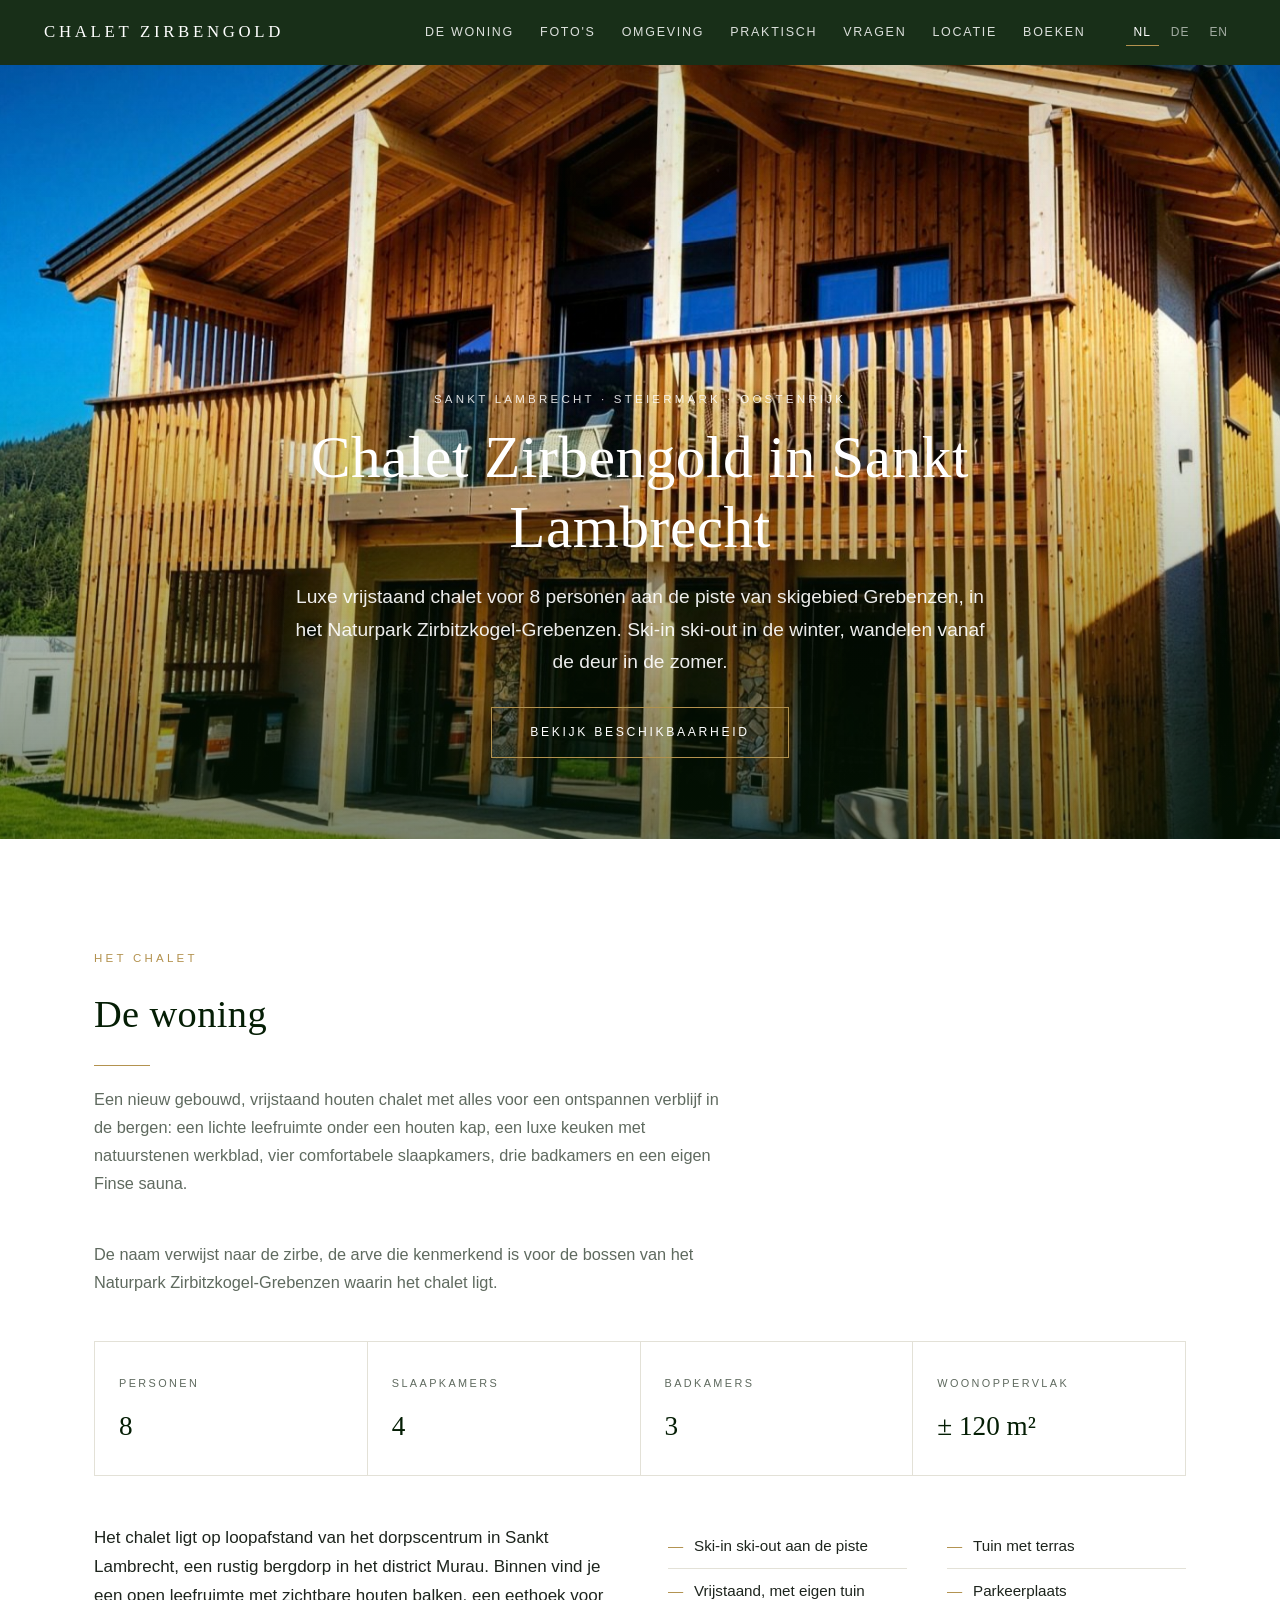
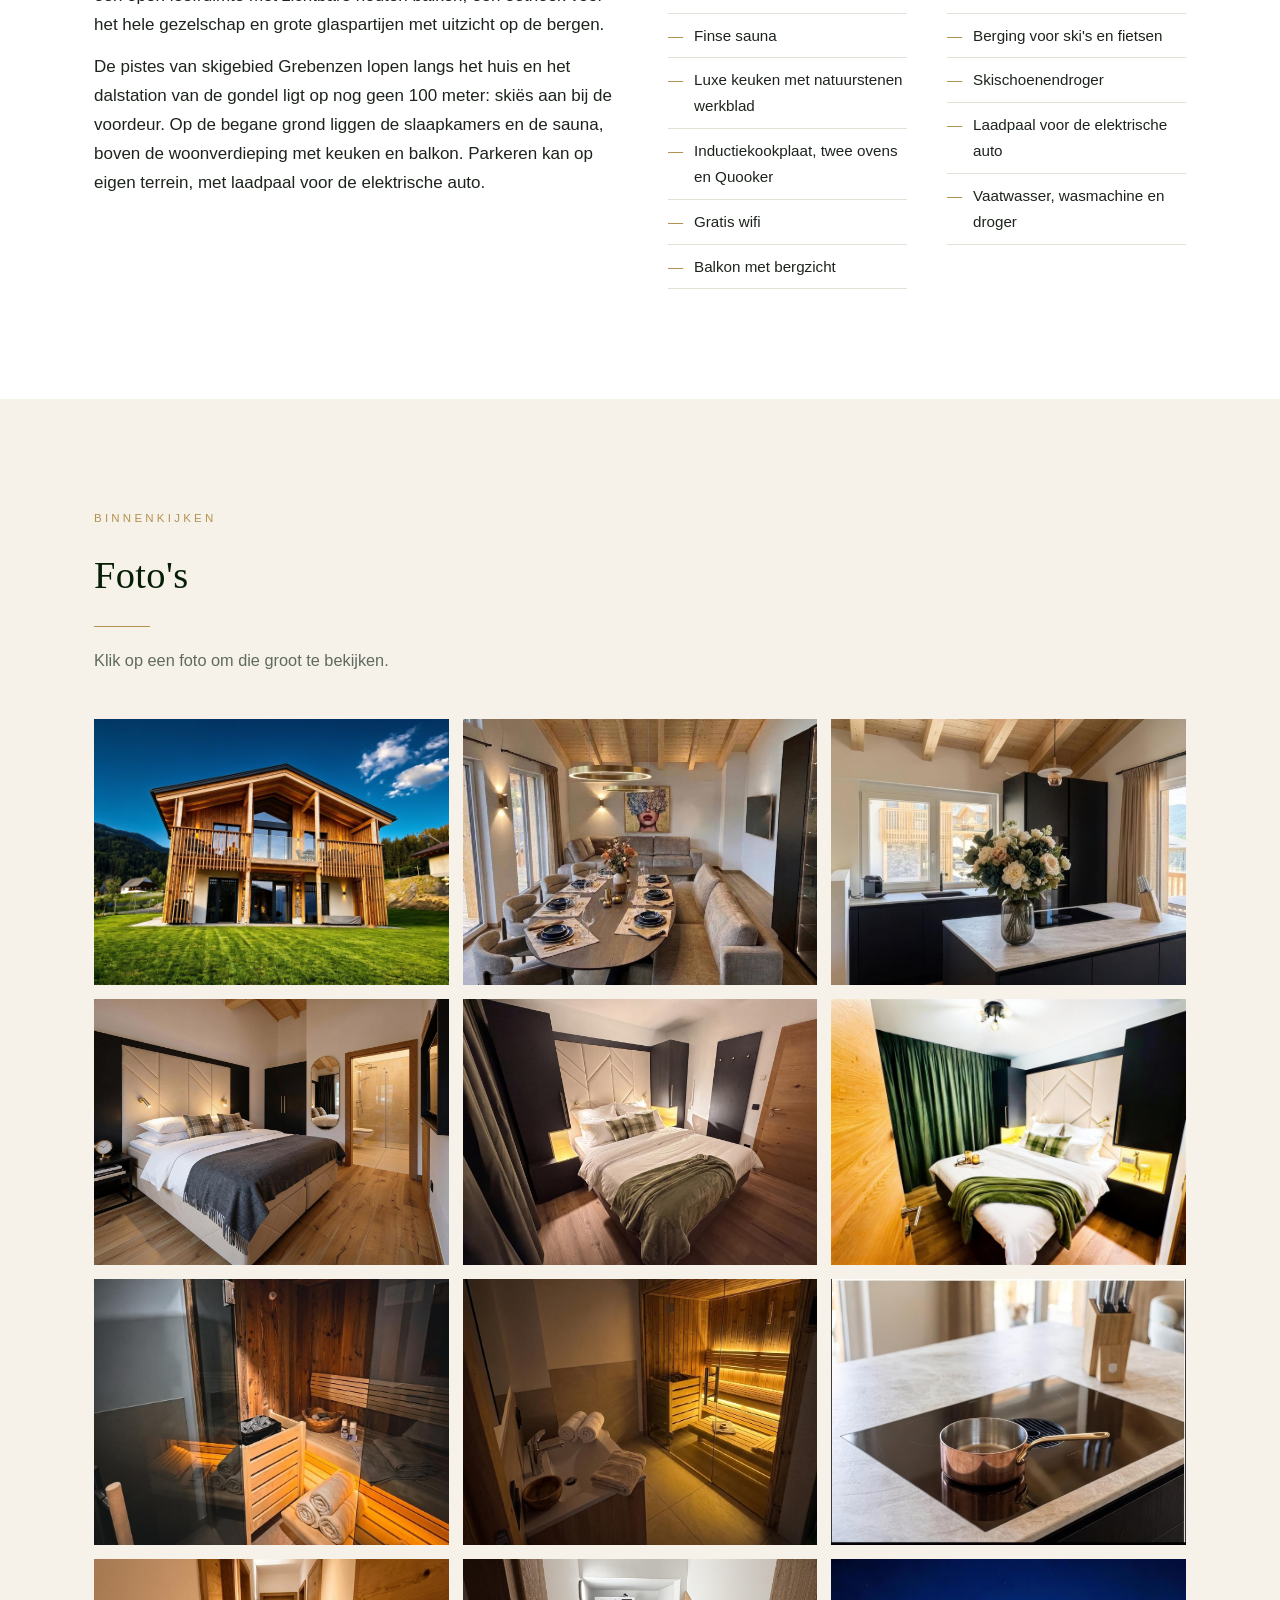
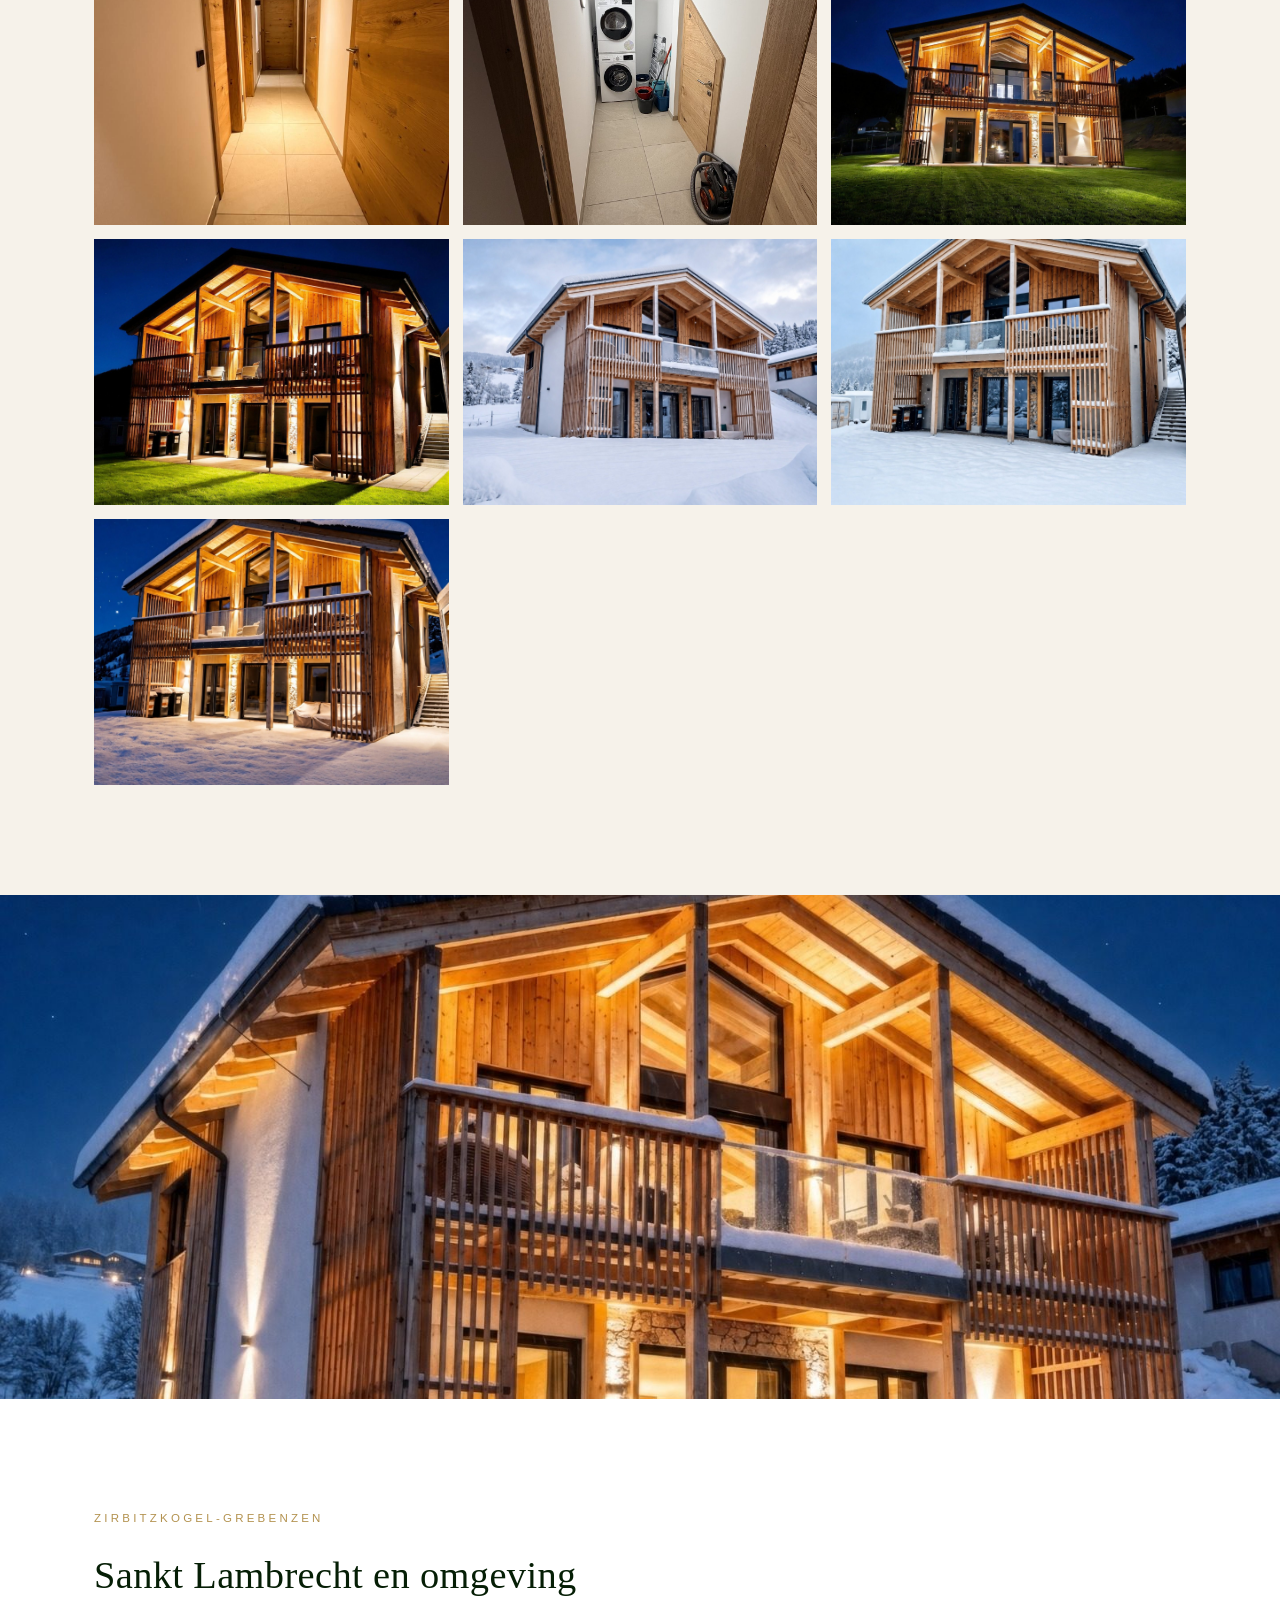
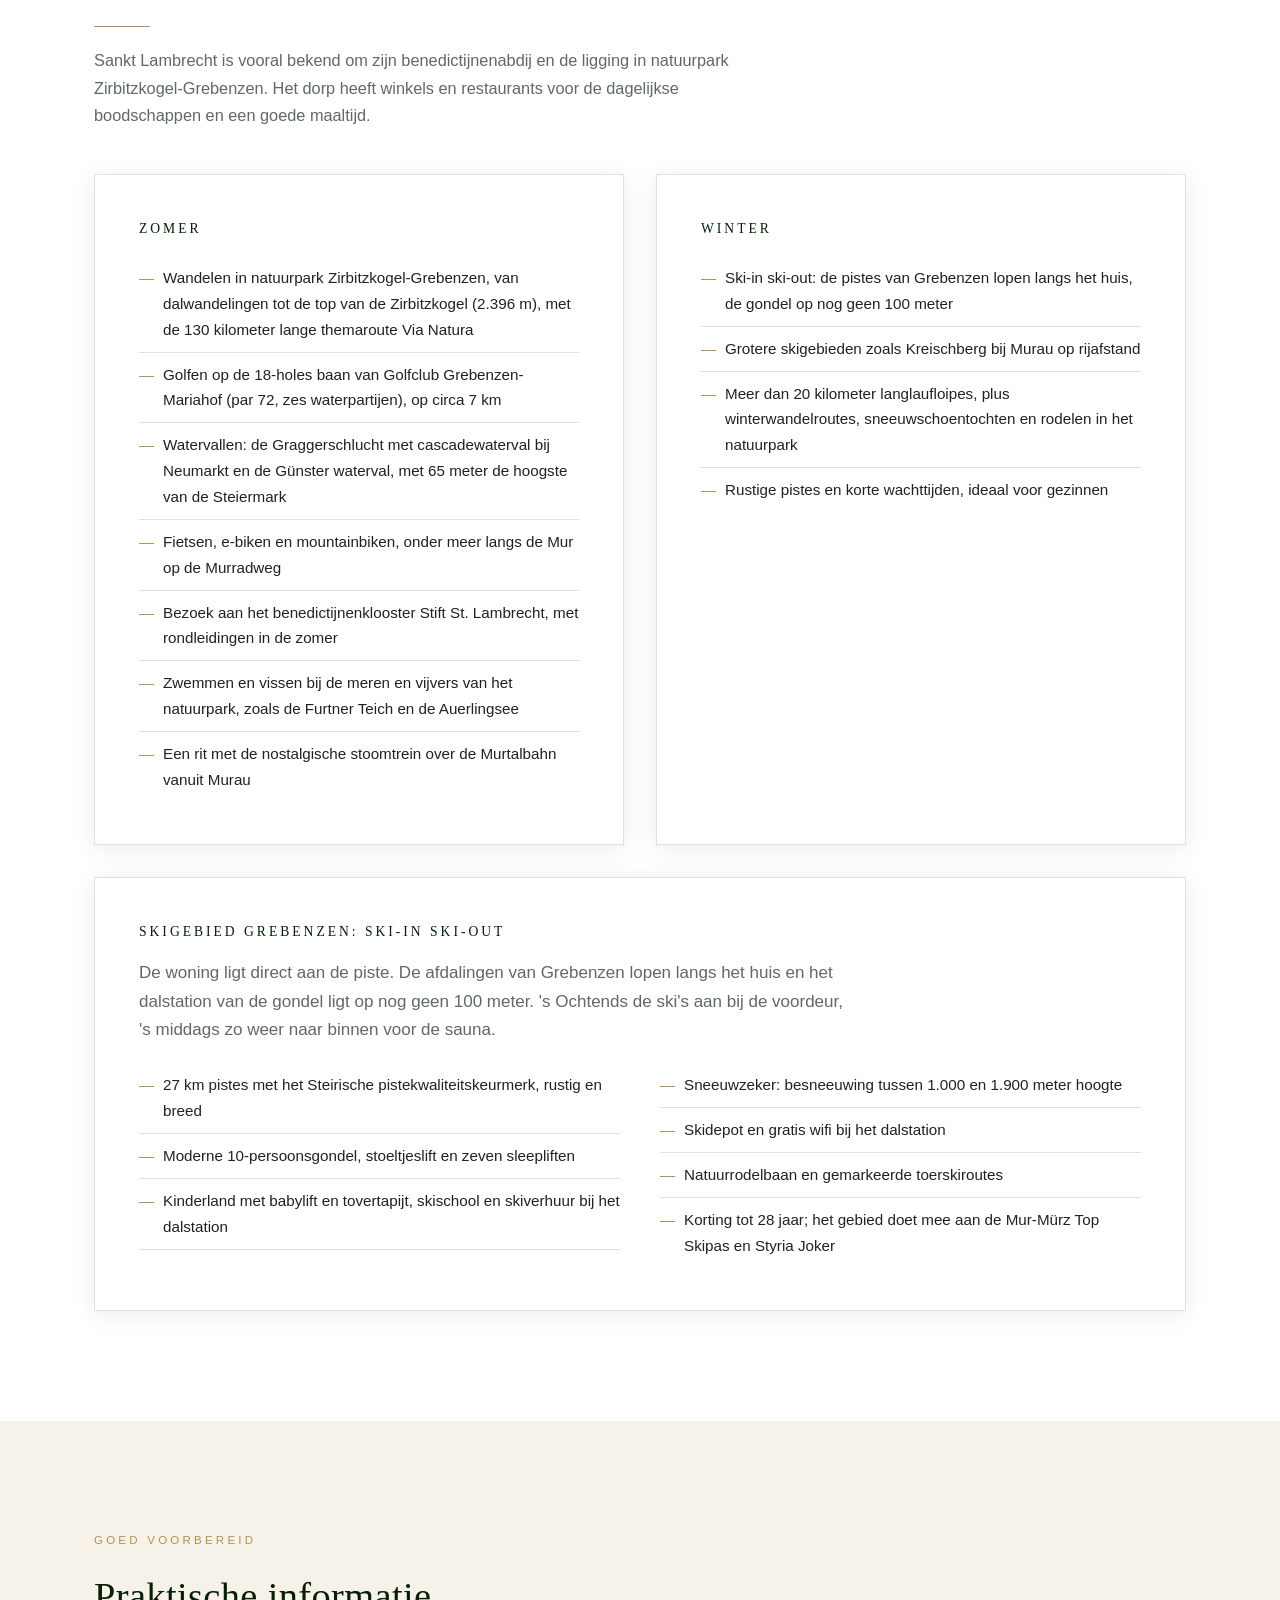
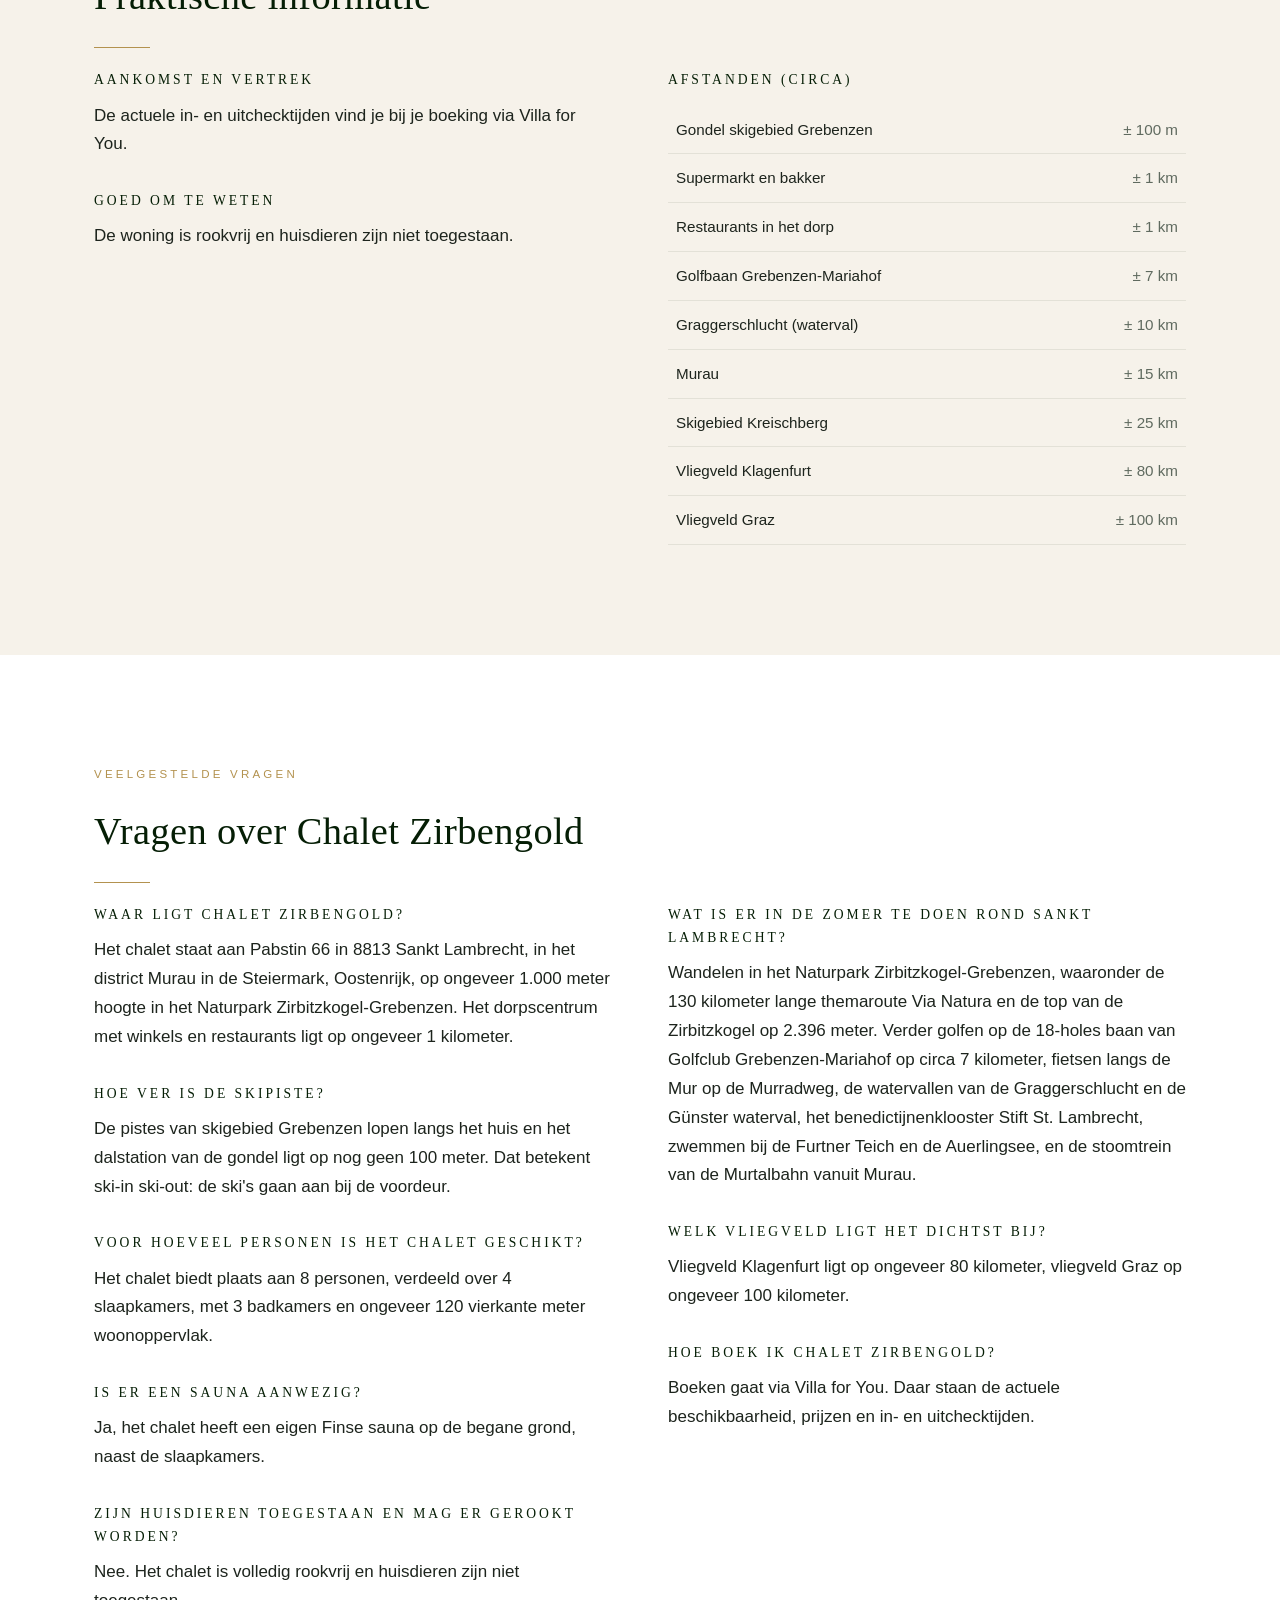
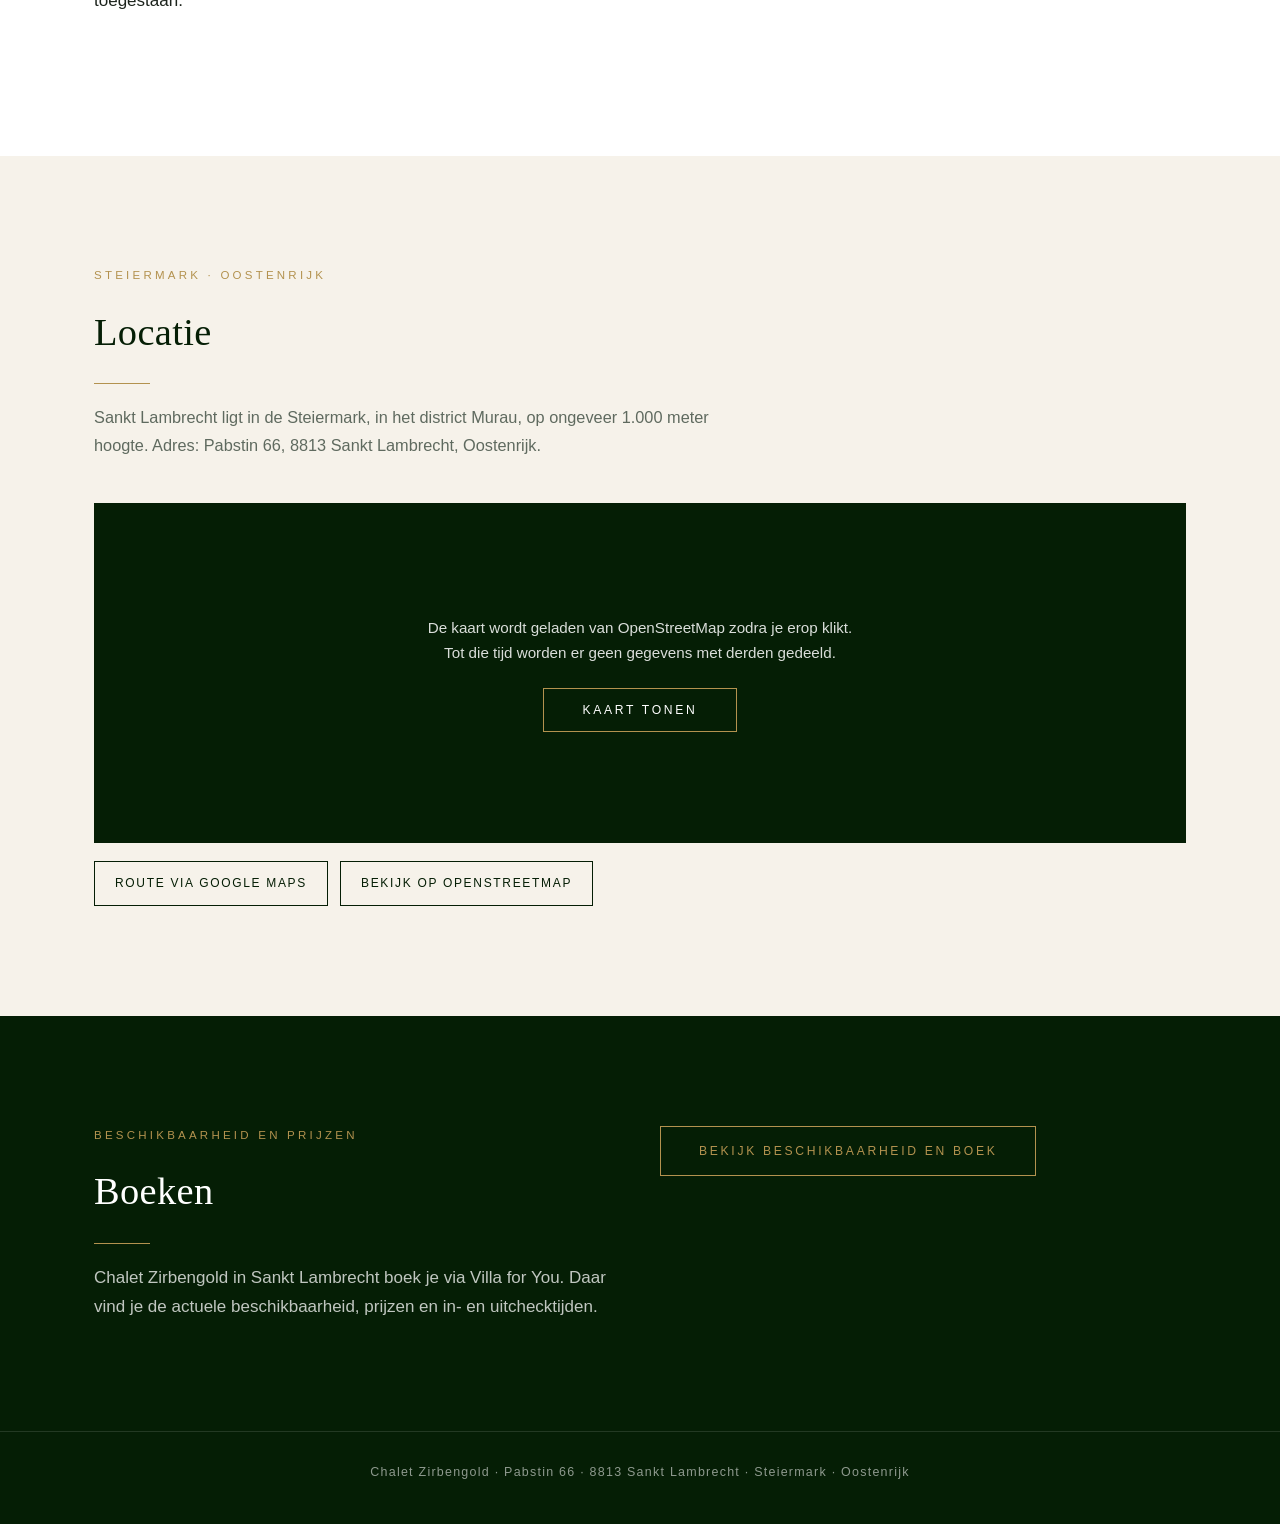
==== commit f2bc1526: "Add initial HTML structure for Chalet Zirbengold website Initial commit of the Chalet Zirbengold web" ====
--- a/index.html
+++ b/index.html
@@ -518,920 +518,3 @@
 <script src="assets/script.js"></script>
 </body>
 </html>
-<!DOCTYPE html>
-<html lang="nl">
-<head>
-<meta charset="UTF-8">
-<meta name="viewport" content="width=device-width, initial-scale=1.0">
-<title>Chalet Zirbengold | Luxe vakantiechalet in Sankt Lambrecht, Steiermark</title>
-<meta name="description" content="Chalet Zirbengold in Sankt Lambrecht, Steiermark: luxe vrijstaand chalet voor 8 personen met Finse sauna en ski-in ski-out aan skigebied Grebenzen. Bekijk foto's en boek.">
-<link rel="canonical" href="https://chalet-sanktlambrecht.com/">
-<link rel="alternate" hreflang="nl" href="https://chalet-sanktlambrecht.com/">
-<link rel="alternate" hreflang="de" href="https://chalet-sanktlambrecht.com/de.html">
-<link rel="alternate" hreflang="en" href="https://chalet-sanktlambrecht.com/en.html">
-<link rel="alternate" hreflang="x-default" href="https://chalet-sanktlambrecht.com/">
-<link rel="icon" type="image/svg+xml" href="assets/img/favicon.svg">
-<meta name="robots" content="index, follow, max-image-preview:large, max-snippet:-1">
-<meta name="theme-color" content="#1c2b25">
-<meta name="geo.region" content="AT-6">
-<meta name="geo.placename" content="Sankt Lambrecht">
-<meta name="geo.position" content="47.074375;14.313222">
-<meta name="ICBM" content="47.074375, 14.313222">
-
-<meta property="og:type" content="website">
-<meta property="og:site_name" content="Chalet Zirbengold">
-<meta property="og:locale" content="nl_NL">
-<meta property="og:locale:alternate" content="de_DE">
-<meta property="og:locale:alternate" content="en_GB">
-<meta property="og:title" content="Chalet Zirbengold | Luxe vakantiechalet in Sankt Lambrecht, Steiermark">
-<meta property="og:description" content="Chalet Zirbengold in Sankt Lambrecht, Steiermark: luxe vrijstaand chalet voor 8 personen met Finse sauna en ski-in ski-out aan skigebied Grebenzen. Bekijk foto's en boek.">
-<meta property="og:url" content="https://chalet-sanktlambrecht.com/">
-<meta property="og:image" content="https://chalet-sanktlambrecht.com/assets/img/hero.jpg">
-<meta property="og:image:width" content="1600">
-<meta property="og:image:height" content="1067">
-<meta property="og:image:alt" content="Chalet Zirbengold in Sankt Lambrecht, Steiermark, houten gevel met balkon op een zomerdag">
-<meta name="twitter:card" content="summary_large_image">
-<meta name="twitter:title" content="Chalet Zirbengold | Luxe vakantiechalet in Sankt Lambrecht, Steiermark">
-<meta name="twitter:description" content="Chalet Zirbengold in Sankt Lambrecht, Steiermark: luxe vrijstaand chalet voor 8 personen met Finse sauna en ski-in ski-out aan skigebied Grebenzen. Bekijk foto's en boek.">
-<meta name="twitter:image" content="https://chalet-sanktlambrecht.com/assets/img/hero.jpg">
-
-<link rel="preload" as="image" href="assets/img/hero.jpg" fetchpriority="high">
-
-<script type="application/ld+json">
-{
-  "@context": "https://schema.org",
-  "@type": "LodgingBusiness",
-  "@id": "https://chalet-sanktlambrecht.com/#chalet",
-  "name": "Chalet Zirbengold",
-  "url": "https://chalet-sanktlambrecht.com/",
-  "description": "Chalet Zirbengold in Sankt Lambrecht, Steiermark: luxe vrijstaand chalet voor 8 personen met Finse sauna en ski-in ski-out aan skigebied Grebenzen. Bekijk foto's en boek.",
-  "image": [
-    "https://chalet-sanktlambrecht.com/assets/img/hero.jpg",
-    "https://chalet-sanktlambrecht.com/assets/img/aanzicht-1.jpg",
-    "https://chalet-sanktlambrecht.com/assets/img/woonkamer.jpg",
-    "https://chalet-sanktlambrecht.com/assets/img/keuken-1.jpg",
-    "https://chalet-sanktlambrecht.com/assets/img/master-bedroom.jpg",
-    "https://chalet-sanktlambrecht.com/assets/img/sauna-1.jpg",
-    "https://chalet-sanktlambrecht.com/assets/img/winter-dag-2.jpg",
-    "https://chalet-sanktlambrecht.com/assets/img/aanzicht-nacht-2.jpg"
-  ],
-  "petsAllowed": false,
-  "smokingAllowed": false,
-  "numberOfRooms": 4,
-  "starRating": {
-    "@type": "Rating",
-    "ratingValue": "4"
-  },
-  "address": {
-    "@type": "PostalAddress",
-    "streetAddress": "Pabstin 66",
-    "postalCode": "8813",
-    "addressLocality": "Sankt Lambrecht",
-    "addressRegion": "Steiermark",
-    "addressCountry": "AT"
-  },
-  "geo": {
-    "@type": "GeoCoordinates",
-    "latitude": 47.074375,
-    "longitude": 14.313222
-  },
-  "hasMap": "https://www.openstreetmap.org/?mlat=47.074375&mlon=14.313222#map=16/47.074375/14.313222",
-  "containedInPlace": {
-    "@type": "Place",
-    "name": "Naturpark Zirbitzkogel-Grebenzen, Bezirk Murau, Steiermark"
-  },
-  "amenityFeature": [
-    {
-      "@type": "LocationFeatureSpecification",
-      "name": "Ski-in ski-out",
-      "value": true
-    },
-    {
-      "@type": "LocationFeatureSpecification",
-      "name": "Finse sauna",
-      "value": true
-    },
-    {
-      "@type": "LocationFeatureSpecification",
-      "name": "Gratis wifi",
-      "value": true
-    },
-    {
-      "@type": "LocationFeatureSpecification",
-      "name": "Balkon met bergzicht",
-      "value": true
-    },
-    {
-      "@type": "LocationFeatureSpecification",
-      "name": "Tuin met terras",
-      "value": true
-    },
-    {
-      "@type": "LocationFeatureSpecification",
-      "name": "Parkeerplaats op eigen terrein",
-      "value": true
-    },
-    {
-      "@type": "LocationFeatureSpecification",
-      "name": "Laadpaal elektrische auto",
-      "value": true
-    },
-    {
-      "@type": "LocationFeatureSpecification",
-      "name": "Skiberging en skischoenendroger",
-      "value": true
-    },
-    {
-      "@type": "LocationFeatureSpecification",
-      "name": "Vaatwasser",
-      "value": true
-    },
-    {
-      "@type": "LocationFeatureSpecification",
-      "name": "Wasmachine en droger",
-      "value": true
-    },
-    {
-      "@type": "LocationFeatureSpecification",
-      "name": "Luxe keuken met twee ovens en Quooker",
-      "value": true
-    }
-  ],
-  "occupancy": {
-    "@type": "QuantitativeValue",
-    "maxValue": 8,
-    "unitText": "personen"
-  },
-  "potentialAction": {
-    "@type": "ReserveAction",
-    "target": {
-      "@type": "EntryPoint",
-      "urlTemplate": "https://www.villaforyou.com/ho-20108/AT.8813.41"
-    },
-    "result": {
-      "@type": "LodgingReservation",
-      "name": "Boeking Chalet Zirbengold"
-    }
-  },
-  "nearbyAttractions": "Skigebied Grebenzen, Stift St. Lambrecht, Furtner Teich, Graggerschlucht",
-  "alternateName": "Chalet Zirbengold Sankt Lambrecht",
-  "slogan": "Luxe vrijstaand chalet voor 8 personen aan de piste van skigebied Grebenzen, in het Naturpark Zirbitzkogel-Grebenzen. Ski-in ski-out in de winter, wandelen vanaf de deur in de zomer.",
-  "keywords": "chalet Sankt Lambrecht, vakantiechalet Steiermark, ski-in ski-out Grebenzen, chalet met sauna Oostenrijk, Naturpark Zirbitzkogel-Grebenzen, Murau"
-}
-</script>
-
-<script type="application/ld+json">
-{
-  "@context": "https://schema.org",
-  "@type": "FAQPage",
-  "mainEntity": [
-    {
-      "@type": "Question",
-      "name": "Waar ligt Chalet Zirbengold?",
-      "acceptedAnswer": {
-        "@type": "Answer",
-        "text": "Het chalet staat aan Pabstin 66 in 8813 Sankt Lambrecht, in het district Murau in de Steiermark, Oostenrijk, op ongeveer 1.000 meter hoogte in het Naturpark Zirbitzkogel-Grebenzen. Het dorpscentrum met winkels en restaurants ligt op ongeveer 1 kilometer."
-      }
-    },
-    {
-      "@type": "Question",
-      "name": "Hoe ver is de skipiste?",
-      "acceptedAnswer": {
-        "@type": "Answer",
-        "text": "De pistes van skigebied Grebenzen lopen langs het huis en het dalstation van de gondel ligt op nog geen 100 meter. Dat betekent ski-in ski-out: de ski's gaan aan bij de voordeur."
-      }
-    },
-    {
-      "@type": "Question",
-      "name": "Voor hoeveel personen is het chalet geschikt?",
-      "acceptedAnswer": {
-        "@type": "Answer",
-        "text": "Het chalet biedt plaats aan 8 personen, verdeeld over 4 slaapkamers, met 3 badkamers en ongeveer 120 vierkante meter woonoppervlak."
-      }
-    },
-    {
-      "@type": "Question",
-      "name": "Is er een sauna aanwezig?",
-      "acceptedAnswer": {
-        "@type": "Answer",
-        "text": "Ja, het chalet heeft een eigen Finse sauna op de begane grond, naast de slaapkamers."
-      }
-    },
-    {
-      "@type": "Question",
-      "name": "Zijn huisdieren toegestaan en mag er gerookt worden?",
-      "acceptedAnswer": {
-        "@type": "Answer",
-        "text": "Nee. Het chalet is volledig rookvrij en huisdieren zijn niet toegestaan."
-      }
-    },
-    {
-      "@type": "Question",
-      "name": "Wat is er in de zomer te doen rond Sankt Lambrecht?",
-      "acceptedAnswer": {
-        "@type": "Answer",
-        "text": "Wandelen in het Naturpark Zirbitzkogel-Grebenzen, waaronder de 130 kilometer lange themaroute Via Natura en de top van de Zirbitzkogel op 2.396 meter. Verder golfen op de 18-holes baan van Golfclub Grebenzen-Mariahof op circa 7 kilometer, fietsen langs de Mur op de Murradweg, de watervallen van de Graggerschlucht en de Günster waterval, het benedictijnenklooster Stift St. Lambrecht, zwemmen bij de Furtner Teich en de Auerlingsee, en de stoomtrein van de Murtalbahn vanuit Murau."
-      }
-    },
-    {
-      "@type": "Question",
-      "name": "Welk vliegveld ligt het dichtst bij?",
-      "acceptedAnswer": {
-        "@type": "Answer",
-        "text": "Vliegveld Klagenfurt ligt op ongeveer 80 kilometer, vliegveld Graz op ongeveer 100 kilometer."
-      }
-    },
-    {
-      "@type": "Question",
-      "name": "Hoe boek ik Chalet Zirbengold?",
-      "acceptedAnswer": {
-        "@type": "Answer",
-        "text": "Boeken gaat via Villa for You. Daar staan de actuele beschikbaarheid, prijzen en in- en uitchecktijden."
-      }
-    }
-  ]
-}
-</script>
-
-<link rel="stylesheet" href="assets/style.css">
-</head>
-<body>
-
-<header class="site-header">
-  <div class="nav-bar">
-    <a class="brand" href="#top">Chalet Zirbengold</a>
-    <button class="menu-toggle" aria-expanded="false" aria-controls="hoofdnav" aria-label="Menu">Menu</button>
-    <nav class="main-nav" id="hoofdnav">
-      <a href="#woning">De woning</a>
-      <a href="#fotos">Foto's</a>
-      <a href="#omgeving">Omgeving</a>
-      <a href="#praktisch">Praktisch</a>
-      <a href="#faq">Vragen</a>
-      <a href="#locatie">Locatie</a>
-      <a href="#contact">Boeken</a>
-      <div class="lang-switch" role="group" aria-label="Taalkeuze">
-        <span aria-current="page">NL</span>
-        <a href="de.html" lang="de" hreflang="de">DE</a>
-        <a href="en.html" lang="en" hreflang="en">EN</a>
-      </div>
-    </nav>
-  </div>
-</header>
-
-<div class="hero" id="top">
-  <div class="hero-slides">
-    <img class="hero-img actief" src="assets/img/hero.jpg" fetchpriority="high" alt="Het chalet in Sankt Lambrecht op een zomerdag, met houten gevel en balkon">
-    <img class="hero-img" src="assets/img/aanzicht-3.jpg" alt="Achterzijde van het chalet met balkon en terras" loading="lazy">
-    <img class="hero-img" src="assets/img/aanzicht-nacht-2.jpg" alt="Het chalet in de avond, warm verlicht" loading="lazy">
-    <img class="hero-img" src="assets/img/winter-dag-2.jpg" alt="Het chalet in de wintersneeuw" loading="lazy">
-    <img class="hero-img" src="assets/img/winter-nacht-2.jpg" alt="Het chalet op een winteravond, warm verlicht in de sneeuw" loading="lazy">
-  </div>
-  <div class="hero-overlay">
-    <div class="inner">
-      <span class="eyebrow">Sankt Lambrecht · Steiermark · Oostenrijk</span>
-      <h1>Chalet Zirbengold in Sankt Lambrecht</h1>
-      <p>Luxe vrijstaand chalet voor 8 personen aan de piste van skigebied Grebenzen, in het Naturpark Zirbitzkogel-Grebenzen. Ski-in ski-out in de winter, wandelen vanaf de deur in de zomer.</p>
-      <a class="knop" href="#contact">Bekijk beschikbaarheid</a>
-    </div>
-  </div>
-</div>
-
-<section id="woning">
-  <div class="container">
-    <span class="eyebrow">Het chalet</span>
-    <h2>De woning</h2>
-    <p class="sectie-intro">Een nieuw gebouwd, vrijstaand houten chalet met alles voor een ontspannen verblijf in de bergen: een lichte leefruimte onder een houten kap, een luxe keuken met natuurstenen werkblad, vier comfortabele slaapkamers, drie badkamers en een eigen Finse sauna.</p>
-    <p class="sectie-intro" style="margin-top:10px;">De naam verwijst naar de zirbe, de arve die kenmerkend is voor de bossen van het Naturpark Zirbitzkogel-Grebenzen waarin het chalet ligt.</p>
-
-    <div class="kenmerken">
-      <div class="kenmerk"><span class="label">Personen</span><div class="waarde">8</div></div>
-      <div class="kenmerk"><span class="label">Slaapkamers</span><div class="waarde">4</div></div>
-      <div class="kenmerk"><span class="label">Badkamers</span><div class="waarde">3</div></div>
-      <div class="kenmerk"><span class="label">Woonoppervlak</span><div class="waarde">± 120 m²</div></div>
-    </div>
-
-    <div class="twee-kolommen">
-      <div>
-        <p>Het chalet ligt op loopafstand van het dorpscentrum in Sankt Lambrecht, een rustig bergdorp in het district Murau. Binnen vind je een open leefruimte met zichtbare houten balken, een eethoek voor het hele gezelschap en grote glaspartijen met uitzicht op de bergen.</p>
-        <p style="margin-top:14px;">De pistes van skigebied Grebenzen lopen langs het huis en het dalstation van de gondel ligt op nog geen 100 meter: skiës aan bij de voordeur. Op de begane grond liggen de slaapkamers en de sauna, boven de woonverdieping met keuken en balkon. Parkeren kan op eigen terrein, met laadpaal voor de elektrische auto.</p>
-      </div>
-      <div>
-        <ul class="voorzieningen">
-          <li>Ski-in ski-out aan de piste</li>
-          <li>Vrijstaand, met eigen tuin</li>
-          <li>Finse sauna</li>
-          <li>Luxe keuken met natuurstenen werkblad</li>
-          <li>Inductiekookplaat, twee ovens en Quooker</li>
-          <li>Gratis wifi</li>
-          <li>Balkon met bergzicht</li>
-          <li>Tuin met terras</li>
-          <li>Parkeerplaats</li>
-          <li>Berging voor ski's en fietsen</li>
-          <li>Skischoenendroger</li>
-          <li>Laadpaal voor de elektrische auto</li>
-          <li>Vaatwasser, wasmachine en droger</li>
-        </ul>
-      </div>
-    </div>
-  </div>
-</section>
-
-<section id="fotos">
-  <div class="container">
-    <span class="eyebrow">Binnenkijken</span>
-    <h2>Foto's</h2>
-    <p class="sectie-intro">Klik op een foto om die groot te bekijken.</p>
-    <div class="galerij">
-      <button class="foto" type="button"><img src="assets/img/aanzicht-1.jpg" alt="Vooraanzicht van het chalet in de zomer" loading="lazy"></button>
-      <button class="foto" type="button"><img src="assets/img/woonkamer.jpg" alt="Woonkamer met eettafel en zithoek" loading="lazy"></button>
-      <button class="foto" type="button"><img src="assets/img/keuken-1.jpg" alt="Moderne keuken met kookeiland" loading="lazy"></button>
-      <button class="foto" type="button"><img src="assets/img/master-bedroom.jpg" alt="Master bedroom met eigen badkamer" loading="lazy"></button>
-      <button class="foto" type="button"><img src="assets/img/slaapkamer-2.jpg" alt="Slaapkamer op de begane grond" loading="lazy"></button>
-      <button class="foto" type="button"><img src="assets/img/slaapkamer-4.jpg" alt="Tweede slaapkamer op de begane grond" loading="lazy"></button>
-      <button class="foto staand" type="button"><img src="assets/img/sauna-1.jpg" alt="Eigen sauna met handdoeken" loading="lazy"></button>
-      <button class="foto staand" type="button"><img src="assets/img/sauna-2.jpg" alt="Sauna met sfeerverlichting" loading="lazy"></button>
-      <button class="foto" type="button"><img src="assets/img/keuken-2.jpg" alt="Kookplaat met afzuiging in het werkblad" loading="lazy"></button>
-      <button class="foto staand" type="button"><img src="assets/img/hal.jpg" alt="Hal op de begane grond" loading="lazy"></button>
-      <button class="foto staand" type="button"><img src="assets/img/bijkeuken.jpg" alt="Bijkeuken met wasmachine en droger" loading="lazy"></button>
-      <button class="foto" type="button"><img src="assets/img/aanzicht-3.jpg" alt="Achterzijde van het chalet met balkon en terras" loading="lazy"></button>
-      <button class="foto" type="button"><img src="assets/img/aanzicht-nacht-2.jpg" alt="Het chalet in de avond, warm verlicht" loading="lazy"></button>
-      <button class="foto" type="button"><img src="assets/img/winter-dag-1.jpg" alt="Het chalet in de wintersneeuw" loading="lazy"></button>
-      <button class="foto" type="button"><img src="assets/img/winter-dag-2.jpg" alt="Winterse aanblik met besneeuwde bomen" loading="lazy"></button>
-      <button class="foto" type="button"><img src="assets/img/winter-nacht-1.jpg" alt="Winteravond met verlicht balkon" loading="lazy"></button>
-    </div>
-  </div>
-</section>
-
-<div class="fotoband">
-  <img src="assets/img/winter-nacht-2.jpg" alt="Het chalet op een winteravond, warm verlicht in de sneeuw" loading="lazy">
-</div>
-
-<section id="omgeving">
-  <div class="container">
-    <span class="eyebrow">Zirbitzkogel-Grebenzen</span>
-    <h2>Sankt Lambrecht en omgeving</h2>
-    <p class="sectie-intro">Sankt Lambrecht is vooral bekend om zijn benedictijnenabdij en de ligging in natuurpark Zirbitzkogel-Grebenzen. Het dorp heeft winkels en restaurants voor de dagelijkse boodschappen en een goede maaltijd.</p>
-
-    <div class="seizoenen">
-      <div class="seizoen">
-        <h3>Zomer</h3>
-        <ul>
-          <li>Wandelen in natuurpark Zirbitzkogel-Grebenzen, van dalwandelingen tot de top van de Zirbitzkogel (2.396 m), met de 130 kilometer lange themaroute Via Natura</li>
-          <li>Golfen op de 18-holes baan van Golfclub Grebenzen-Mariahof (par 72, zes waterpartijen), op circa 7 km</li>
-          <li>Watervallen: de Graggerschlucht met cascadewaterval bij Neumarkt en de Günster waterval, met 65 meter de hoogste van de Steiermark</li>
-          <li>Fietsen, e-biken en mountainbiken, onder meer langs de Mur op de Murradweg</li>
-          <li>Bezoek aan het benedictijnenklooster Stift St. Lambrecht, met rondleidingen in de zomer</li>
-          <li>Zwemmen en vissen bij de meren en vijvers van het natuurpark, zoals de Furtner Teich en de Auerlingsee</li>
-          <li>Een rit met de nostalgische stoomtrein over de Murtalbahn vanuit Murau</li>
-        </ul>
-      </div>
-      <div class="seizoen">
-        <h3>Winter</h3>
-        <ul>
-          <li>Ski-in ski-out: de pistes van Grebenzen lopen langs het huis, de gondel op nog geen 100 meter</li>
-          <li>Grotere skigebieden zoals Kreischberg bij Murau op rijafstand</li>
-          <li>Meer dan 20 kilometer langlaufloipes, plus winterwandelroutes, sneeuwschoentochten en rodelen in het natuurpark</li>
-          <li>Rustige pistes en korte wachttijden, ideaal voor gezinnen</li>
-        </ul>
-      </div>
-      <div class="seizoen breed">
-        <h3>Skigebied Grebenzen: ski-in ski-out</h3>
-        <p class="ski-intro">De woning ligt direct aan de piste. De afdalingen van Grebenzen lopen langs het huis en het dalstation van de gondel ligt op nog geen 100 meter. 's Ochtends de ski's aan bij de voordeur, 's middags zo weer naar binnen voor de sauna.</p>
-        <ul>
-          <li>27 km pistes met het Steirische pistekwaliteitskeurmerk, rustig en breed</li>
-          <li>Moderne 10-persoonsgondel, stoeltjeslift en zeven sleepliften</li>
-          <li>Kinderland met babylift en tovertapijt, skischool en skiverhuur bij het dalstation</li>
-          <li>Sneeuwzeker: besneeuwing tussen 1.000 en 1.900 meter hoogte</li>
-          <li>Skidepot en gratis wifi bij het dalstation</li>
-          <li>Natuurrodelbaan en gemarkeerde toerskiroutes</li>
-          <li>Korting tot 28 jaar; het gebied doet mee aan de Mur-Mürz Top Skipas en Styria Joker</li>
-        </ul>
-      </div>
-    </div>
-  </div>
-</section>
-
-<section id="praktisch">
-  <div class="container">
-    <span class="eyebrow">Goed voorbereid</span>
-    <h2>Praktische informatie</h2>
-
-    <div class="twee-kolommen">
-      <div>
-        <div class="praktisch-blok">
-          <h3>Aankomst en vertrek</h3>
-          <p>De actuele in- en uitchecktijden vind je bij je boeking via Villa for You.</p>
-        </div>
-        <div class="praktisch-blok">
-          <h3>Goed om te weten</h3>
-          <p>De woning is rookvrij en huisdieren zijn niet toegestaan.</p>
-        </div>
-      </div>
-      <div>
-        <h3 class="afstanden-titel">Afstanden (circa)</h3>
-        <table class="afstanden">
-          <tr><td>Gondel skigebied Grebenzen</td><td>± 100 m</td></tr>
-          <tr><td>Supermarkt en bakker</td><td>± 1 km</td></tr>
-          <tr><td>Restaurants in het dorp</td><td>± 1 km</td></tr>
-          <tr><td>Golfbaan Grebenzen-Mariahof</td><td>± 7 km</td></tr>
-          <tr><td>Graggerschlucht (waterval)</td><td>± 10 km</td></tr>
-          <tr><td>Murau</td><td>± 15 km</td></tr>
-          <tr><td>Skigebied Kreischberg</td><td>± 25 km</td></tr>
-          <tr><td>Vliegveld Klagenfurt</td><td>± 80 km</td></tr>
-          <tr><td>Vliegveld Graz</td><td>± 100 km</td></tr>
-        </table>
-      </div>
-    </div>
-  </div>
-</section>
-
-<section id="faq">
-  <div class="container">
-    <span class="eyebrow">Veelgestelde vragen</span>
-    <h2>Vragen over Chalet Zirbengold</h2>
-    <div class="twee-kolommen">
-      <div>
-        <div class="praktisch-blok">
-          <h3>Waar ligt Chalet Zirbengold?</h3>
-          <p>Het chalet staat aan Pabstin 66 in 8813 Sankt Lambrecht, in het district Murau in de Steiermark, Oostenrijk, op ongeveer 1.000 meter hoogte in het Naturpark Zirbitzkogel-Grebenzen. Het dorpscentrum met winkels en restaurants ligt op ongeveer 1 kilometer.</p>
-        </div>
-        <div class="praktisch-blok">
-          <h3>Hoe ver is de skipiste?</h3>
-          <p>De pistes van skigebied Grebenzen lopen langs het huis en het dalstation van de gondel ligt op nog geen 100 meter. Dat betekent ski-in ski-out: de ski's gaan aan bij de voordeur.</p>
-        </div>
-        <div class="praktisch-blok">
-          <h3>Voor hoeveel personen is het chalet geschikt?</h3>
-          <p>Het chalet biedt plaats aan 8 personen, verdeeld over 4 slaapkamers, met 3 badkamers en ongeveer 120 vierkante meter woonoppervlak.</p>
-        </div>
-        <div class="praktisch-blok">
-          <h3>Is er een sauna aanwezig?</h3>
-          <p>Ja, het chalet heeft een eigen Finse sauna op de begane grond, naast de slaapkamers.</p>
-        </div>
-        <div class="praktisch-blok">
-          <h3>Zijn huisdieren toegestaan en mag er gerookt worden?</h3>
-          <p>Nee. Het chalet is volledig rookvrij en huisdieren zijn niet toegestaan.</p>
-        </div>
-      </div>
-      <div>
-        <div class="praktisch-blok">
-          <h3>Wat is er in de zomer te doen rond Sankt Lambrecht?</h3>
-          <p>Wandelen in het Naturpark Zirbitzkogel-Grebenzen, waaronder de 130 kilometer lange themaroute Via Natura en de top van de Zirbitzkogel op 2.396 meter. Verder golfen op de 18-holes baan van Golfclub Grebenzen-Mariahof op circa 7 kilometer, fietsen langs de Mur op de Murradweg, de watervallen van de Graggerschlucht en de Günster waterval, het benedictijnenklooster Stift St. Lambrecht, zwemmen bij de Furtner Teich en de Auerlingsee, en de stoomtrein van de Murtalbahn vanuit Murau.</p>
-        </div>
-        <div class="praktisch-blok">
-          <h3>Welk vliegveld ligt het dichtst bij?</h3>
-          <p>Vliegveld Klagenfurt ligt op ongeveer 80 kilometer, vliegveld Graz op ongeveer 100 kilometer.</p>
-        </div>
-        <div class="praktisch-blok">
-          <h3>Hoe boek ik Chalet Zirbengold?</h3>
-          <p>Boeken gaat via Villa for You. Daar staan de actuele beschikbaarheid, prijzen en in- en uitchecktijden.</p>
-        </div>
-      </div>
-    </div>
-  </div>
-</section>
-
-<section id="locatie">
-  <div class="container">
-    <span class="eyebrow">Steiermark · Oostenrijk</span>
-    <h2>Locatie</h2>
-    <p class="sectie-intro">Sankt Lambrecht ligt in de Steiermark, in het district Murau, op ongeveer 1.000 meter hoogte. Adres: Pabstin 66, 8813 Sankt Lambrecht, Oostenrijk.</p>
-    <div class="kaart-wrap">
-      <div class="kaart-placeholder">
-        <p>De kaart wordt geladen van OpenStreetMap zodra je erop klikt.<br>Tot die tijd worden er geen gegevens met derden gedeeld.</p>
-        <button class="knop" id="laad-kaart" type="button">Kaart tonen</button>
-      </div>
-    </div>
-    <div class="route-links">
-      <a href="https://www.google.com/maps/dir/?api=1&destination=Pabstin+66,+8813+Sankt+Lambrecht,+Oostenrijk" target="_blank" rel="noopener">Route via Google Maps</a>
-      <a href="https://www.openstreetmap.org/?mlat=47.074375&mlon=14.313222#map=16/47.07437/14.31322" target="_blank" rel="noopener">Bekijk op OpenStreetMap</a>
-    </div>
-  </div>
-</section>
-
-<section id="contact">
-  <div class="container">
-    <div class="contact-kaart">
-      <div>
-        <span class="eyebrow">Beschikbaarheid en prijzen</span>
-        <h2>Boeken</h2>
-        <p style="margin-top:8px;">Chalet Zirbengold in Sankt Lambrecht boek je via Villa for You. Daar vind je de actuele beschikbaarheid, prijzen en in- en uitchecktijden.</p>
-      </div>
-      <div class="boek-kolom">
-        <a class="knop" href="http://www.villaforyou.com/ho-20108/AT.8813.41" target="_blank" rel="noopener">Bekijk beschikbaarheid en boek</a>
-      </div>
-    </div>
-  </div>
-</section>
-
-<footer>
-  <div class="container">
-    <p>Chalet Zirbengold · Pabstin 66 · 8813 Sankt Lambrecht · Steiermark · Oostenrijk</p>
-  </div>
-</footer>
-
-<div class="lightbox" id="lightbox" role="dialog" aria-modal="true" aria-label="Fotoweergave">
-  <button class="sluit" type="button" aria-label="Sluiten">×</button>
-  <img src="" alt="">
-  <div class="bijschrift"></div>
-</div>
-
-<script src="assets/script.js"></script>
-</body>
-</html>
-<!DOCTYPE html>
-<html lang="nl">
-<head>
-<meta charset="UTF-8">
-<meta name="viewport" content="width=device-width, initial-scale=1.0">
-<title>Chalet Sankt Lambrecht | Luxe chalet met sauna, ski-in ski-out Grebenzen</title>
-<meta name="description" content="Luxe vrijstaand vakantiechalet in Sankt Lambrecht, Steiermark. 8 personen, 4 slaapkamers, Finse sauna en ski-in ski-out aan skigebied Grebenzen. Bekijk foto's en boek.">
-<link rel="canonical" href="https://chalet-sanktlambrecht.com/">
-<link rel="alternate" hreflang="nl" href="https://chalet-sanktlambrecht.com/">
-<link rel="alternate" hreflang="de" href="https://chalet-sanktlambrecht.com/de.html">
-<link rel="alternate" hreflang="en" href="https://chalet-sanktlambrecht.com/en.html">
-<link rel="alternate" hreflang="x-default" href="https://chalet-sanktlambrecht.com/">
-<link rel="icon" type="image/svg+xml" href="assets/img/favicon.svg">
-<meta name="robots" content="index, follow, max-image-preview:large, max-snippet:-1">
-<meta name="theme-color" content="#1c2b25">
-<meta name="geo.region" content="AT-6">
-<meta name="geo.placename" content="Sankt Lambrecht">
-<meta name="geo.position" content="47.074375;14.313222">
-<meta name="ICBM" content="47.074375, 14.313222">
-
-<meta property="og:type" content="website">
-<meta property="og:site_name" content="Chalet Sankt Lambrecht">
-<meta property="og:locale" content="nl_NL">
-<meta property="og:locale:alternate" content="de_DE">
-<meta property="og:locale:alternate" content="en_GB">
-<meta property="og:title" content="Chalet Sankt Lambrecht | Luxe chalet met sauna, ski-in ski-out Grebenzen">
-<meta property="og:description" content="Luxe vrijstaand vakantiechalet in Sankt Lambrecht, Steiermark. 8 personen, 4 slaapkamers, Finse sauna en ski-in ski-out aan skigebied Grebenzen. Bekijk foto's en boek.">
-<meta property="og:url" content="https://chalet-sanktlambrecht.com/">
-<meta property="og:image" content="https://chalet-sanktlambrecht.com/assets/img/hero.jpg">
-<meta property="og:image:width" content="1600">
-<meta property="og:image:height" content="1067">
-<meta property="og:image:alt" content="Chalet Sankt Lambrecht in de Steiermark, houten gevel met balkon op een zomerdag">
-<meta name="twitter:card" content="summary_large_image">
-<meta name="twitter:title" content="Chalet Sankt Lambrecht | Luxe chalet met sauna, ski-in ski-out Grebenzen">
-<meta name="twitter:description" content="Luxe vrijstaand vakantiechalet in Sankt Lambrecht, Steiermark. 8 personen, 4 slaapkamers, Finse sauna en ski-in ski-out aan skigebied Grebenzen. Bekijk foto's en boek.">
-<meta name="twitter:image" content="https://chalet-sanktlambrecht.com/assets/img/hero.jpg">
-
-<link rel="preload" as="image" href="assets/img/hero.jpg" fetchpriority="high">
-
-<script type="application/ld+json">
-{
-  "@context": "https://schema.org",
-  "@type": "LodgingBusiness",
-  "@id": "https://chalet-sanktlambrecht.com/#chalet",
-  "name": "Chalet Sankt Lambrecht",
-  "url": "https://chalet-sanktlambrecht.com/",
-  "description": "Luxe vrijstaand vakantiechalet in Sankt Lambrecht, Steiermark. 8 personen, 4 slaapkamers, Finse sauna en ski-in ski-out aan skigebied Grebenzen. Bekijk foto's en boek.",
-  "image": [
-    "https://chalet-sanktlambrecht.com/assets/img/hero.jpg",
-    "https://chalet-sanktlambrecht.com/assets/img/aanzicht-1.jpg",
-    "https://chalet-sanktlambrecht.com/assets/img/woonkamer.jpg",
-    "https://chalet-sanktlambrecht.com/assets/img/keuken-1.jpg",
-    "https://chalet-sanktlambrecht.com/assets/img/master-bedroom.jpg",
-    "https://chalet-sanktlambrecht.com/assets/img/sauna-1.jpg",
-    "https://chalet-sanktlambrecht.com/assets/img/winter-dag-2.jpg",
-    "https://chalet-sanktlambrecht.com/assets/img/aanzicht-nacht-2.jpg"
-  ],
-  "petsAllowed": false,
-  "smokingAllowed": false,
-  "numberOfRooms": 4,
-  "starRating": {
-    "@type": "Rating",
-    "ratingValue": "4"
-  },
-  "address": {
-    "@type": "PostalAddress",
-    "streetAddress": "Pabstin 66",
-    "postalCode": "8813",
-    "addressLocality": "Sankt Lambrecht",
-    "addressRegion": "Steiermark",
-    "addressCountry": "AT"
-  },
-  "geo": {
-    "@type": "GeoCoordinates",
-    "latitude": 47.074375,
-    "longitude": 14.313222
-  },
-  "hasMap": "https://www.openstreetmap.org/?mlat=47.074375&mlon=14.313222#map=16/47.074375/14.313222",
-  "containedInPlace": {
-    "@type": "Place",
-    "name": "Naturpark Zirbitzkogel-Grebenzen, Bezirk Murau, Steiermark"
-  },
-  "amenityFeature": [
-    {
-      "@type": "LocationFeatureSpecification",
-      "name": "Ski-in ski-out",
-      "value": true
-    },
-    {
-      "@type": "LocationFeatureSpecification",
-      "name": "Finse sauna",
-      "value": true
-    },
-    {
-      "@type": "LocationFeatureSpecification",
-      "name": "Gratis wifi",
-      "value": true
-    },
-    {
-      "@type": "LocationFeatureSpecification",
-      "name": "Balkon met bergzicht",
-      "value": true
-    },
-    {
-      "@type": "LocationFeatureSpecification",
-      "name": "Tuin met terras",
-      "value": true
-    },
-    {
-      "@type": "LocationFeatureSpecification",
-      "name": "Parkeerplaats op eigen terrein",
-      "value": true
-    },
-    {
-      "@type": "LocationFeatureSpecification",
-      "name": "Laadpaal elektrische auto",
-      "value": true
-    },
-    {
-      "@type": "LocationFeatureSpecification",
-      "name": "Skiberging en skischoenendroger",
-      "value": true
-    },
-    {
-      "@type": "LocationFeatureSpecification",
-      "name": "Vaatwasser",
-      "value": true
-    },
-    {
-      "@type": "LocationFeatureSpecification",
-      "name": "Wasmachine en droger",
-      "value": true
-    },
-    {
-      "@type": "LocationFeatureSpecification",
-      "name": "Luxe keuken met twee ovens en Quooker",
-      "value": true
-    }
-  ],
-  "occupancy": {
-    "@type": "QuantitativeValue",
-    "maxValue": 8,
-    "unitText": "personen"
-  },
-  "potentialAction": {
-    "@type": "ReserveAction",
-    "target": {
-      "@type": "EntryPoint",
-      "urlTemplate": "https://www.villaforyou.com/ho-20108/AT.8813.41"
-    },
-    "result": {
-      "@type": "LodgingReservation",
-      "name": "Boeking Chalet Sankt Lambrecht"
-    }
-  },
-  "nearbyAttractions": "Skigebied Grebenzen, Stift St. Lambrecht, Furtner Teich, Graggerschlucht"
-}
-</script>
-
-<link rel="stylesheet" href="assets/style.css">
-</head>
-<body>
-
-<header class="site-header">
-  <div class="nav-bar">
-    <a class="brand" href="#top">Chalet Sankt Lambrecht</a>
-    <button class="menu-toggle" aria-expanded="false" aria-controls="hoofdnav" aria-label="Menu">Menu</button>
-    <nav class="main-nav" id="hoofdnav">
-      <a href="#woning">De woning</a>
-      <a href="#fotos">Foto's</a>
-      <a href="#omgeving">Omgeving</a>
-      <a href="#praktisch">Praktisch</a>
-      <a href="#locatie">Locatie</a>
-      <a href="#contact">Boeken</a>
-      <div class="lang-switch" role="group" aria-label="Taalkeuze">
-        <span aria-current="page">NL</span>
-        <a href="de.html" lang="de" hreflang="de">DE</a>
-        <a href="en.html" lang="en" hreflang="en">EN</a>
-      </div>
-    </nav>
-  </div>
-</header>
-
-<div class="hero" id="top">
-  <div class="hero-slides">
-    <img class="hero-img actief" src="assets/img/hero.jpg" fetchpriority="high" alt="Het chalet in Sankt Lambrecht op een zomerdag, met houten gevel en balkon">
-    <img class="hero-img" src="assets/img/aanzicht-3.jpg" alt="Achterzijde van het chalet met balkon en terras" loading="lazy">
-    <img class="hero-img" src="assets/img/aanzicht-nacht-2.jpg" alt="Het chalet in de avond, warm verlicht" loading="lazy">
-    <img class="hero-img" src="assets/img/winter-dag-2.jpg" alt="Het chalet in de wintersneeuw" loading="lazy">
-    <img class="hero-img" src="assets/img/winter-nacht-2.jpg" alt="Het chalet op een winteravond, warm verlicht in de sneeuw" loading="lazy">
-  </div>
-  <div class="hero-overlay">
-    <div class="inner">
-      <span class="eyebrow">Sankt Lambrecht · Steiermark</span>
-      <h1>Hoge bergen. Stille dalen.<br>Thuis in Sankt Lambrecht.</h1>
-      <p>Nieuw chalet aan de piste van Grebenzen: ski-in ski-out in de winter, wandelen vanaf de deur in de zomer.</p>
-      <a class="knop" href="#contact">Bekijk beschikbaarheid</a>
-    </div>
-  </div>
-</div>
-
-<section id="woning">
-  <div class="container">
-    <span class="eyebrow">Het chalet</span>
-    <h2>De woning</h2>
-    <p class="sectie-intro">Een nieuw gebouwd, vrijstaand houten chalet met alles voor een ontspannen verblijf in de bergen: een lichte leefruimte onder een houten kap, een luxe keuken met natuurstenen werkblad, vier comfortabele slaapkamers, drie badkamers en een eigen Finse sauna.</p>
-
-    <div class="kenmerken">
-      <div class="kenmerk"><span class="label">Personen</span><div class="waarde">8</div></div>
-      <div class="kenmerk"><span class="label">Slaapkamers</span><div class="waarde">4</div></div>
-      <div class="kenmerk"><span class="label">Badkamers</span><div class="waarde">3</div></div>
-      <div class="kenmerk"><span class="label">Woonoppervlak</span><div class="waarde">± 120 m²</div></div>
-    </div>
-
-    <div class="twee-kolommen">
-      <div>
-        <p>Het chalet ligt op loopafstand van het dorpscentrum in Sankt Lambrecht, een rustig bergdorp in het district Murau. Binnen vind je een open leefruimte met zichtbare houten balken, een eethoek voor het hele gezelschap en grote glaspartijen met uitzicht op de bergen.</p>
-        <p style="margin-top:14px;">De pistes van skigebied Grebenzen lopen langs het huis en het dalstation van de gondel ligt op nog geen 100 meter: skiës aan bij de voordeur. Op de begane grond liggen de slaapkamers en de sauna, boven de woonverdieping met keuken en balkon. Parkeren kan op eigen terrein, met laadpaal voor de elektrische auto.</p>
-      </div>
-      <div>
-        <ul class="voorzieningen">
-          <li>Ski-in ski-out aan de piste</li>
-          <li>Vrijstaand, met eigen tuin</li>
-          <li>Finse sauna</li>
-          <li>Luxe keuken met natuurstenen werkblad</li>
-          <li>Inductiekookplaat, twee ovens en Quooker</li>
-          <li>Gratis wifi</li>
-          <li>Balkon met bergzicht</li>
-          <li>Tuin met terras</li>
-          <li>Parkeerplaats</li>
-          <li>Berging voor ski's en fietsen</li>
-          <li>Skischoenendroger</li>
-          <li>Laadpaal voor de elektrische auto</li>
-          <li>Vaatwasser, wasmachine en droger</li>
-        </ul>
-      </div>
-    </div>
-  </div>
-</section>
-
-<section id="fotos">
-  <div class="container">
-    <span class="eyebrow">Binnenkijken</span>
-    <h2>Foto's</h2>
-    <p class="sectie-intro">Klik op een foto om die groot te bekijken.</p>
-    <div class="galerij">
-      <button class="foto" type="button"><img src="assets/img/aanzicht-1.jpg" alt="Vooraanzicht van het chalet in de zomer" loading="lazy"></button>
-      <button class="foto" type="button"><img src="assets/img/woonkamer.jpg" alt="Woonkamer met eettafel en zithoek" loading="lazy"></button>
-      <button class="foto" type="button"><img src="assets/img/keuken-1.jpg" alt="Moderne keuken met kookeiland" loading="lazy"></button>
-      <button class="foto" type="button"><img src="assets/img/master-bedroom.jpg" alt="Master bedroom met eigen badkamer" loading="lazy"></button>
-      <button class="foto" type="button"><img src="assets/img/slaapkamer-2.jpg" alt="Slaapkamer op de begane grond" loading="lazy"></button>
-      <button class="foto" type="button"><img src="assets/img/slaapkamer-4.jpg" alt="Tweede slaapkamer op de begane grond" loading="lazy"></button>
-      <button class="foto staand" type="button"><img src="assets/img/sauna-1.jpg" alt="Eigen sauna met handdoeken" loading="lazy"></button>
-      <button class="foto staand" type="button"><img src="assets/img/sauna-2.jpg" alt="Sauna met sfeerverlichting" loading="lazy"></button>
-      <button class="foto" type="button"><img src="assets/img/keuken-2.jpg" alt="Kookplaat met afzuiging in het werkblad" loading="lazy"></button>
-      <button class="foto staand" type="button"><img src="assets/img/hal.jpg" alt="Hal op de begane grond" loading="lazy"></button>
-      <button class="foto staand" type="button"><img src="assets/img/bijkeuken.jpg" alt="Bijkeuken met wasmachine en droger" loading="lazy"></button>
-      <button class="foto" type="button"><img src="assets/img/aanzicht-3.jpg" alt="Achterzijde van het chalet met balkon en terras" loading="lazy"></button>
-      <button class="foto" type="button"><img src="assets/img/aanzicht-nacht-2.jpg" alt="Het chalet in de avond, warm verlicht" loading="lazy"></button>
-      <button class="foto" type="button"><img src="assets/img/winter-dag-1.jpg" alt="Het chalet in de wintersneeuw" loading="lazy"></button>
-      <button class="foto" type="button"><img src="assets/img/winter-dag-2.jpg" alt="Winterse aanblik met besneeuwde bomen" loading="lazy"></button>
-      <button class="foto" type="button"><img src="assets/img/winter-nacht-1.jpg" alt="Winteravond met verlicht balkon" loading="lazy"></button>
-    </div>
-  </div>
-</section>
-
-<div class="fotoband">
-  <img src="assets/img/winter-nacht-2.jpg" alt="Het chalet op een winteravond, warm verlicht in de sneeuw" loading="lazy">
-</div>
-
-<section id="omgeving">
-  <div class="container">
-    <span class="eyebrow">Zirbitzkogel-Grebenzen</span>
-    <h2>Sankt Lambrecht en omgeving</h2>
-    <p class="sectie-intro">Sankt Lambrecht is vooral bekend om zijn benedictijnenabdij en de ligging in natuurpark Zirbitzkogel-Grebenzen. Het dorp heeft winkels en restaurants voor de dagelijkse boodschappen en een goede maaltijd.</p>
-
-    <div class="seizoenen">
-      <div class="seizoen">
-        <h3>Zomer</h3>
-        <ul>
-          <li>Wandelen in natuurpark Zirbitzkogel-Grebenzen, van dalwandelingen tot de top van de Zirbitzkogel (2.396 m), met de 130 kilometer lange themaroute Via Natura</li>
-          <li>Golfen op de 18-holes baan van Golfclub Grebenzen-Mariahof (par 72, zes waterpartijen), op circa 7 km</li>
-          <li>Watervallen: de Graggerschlucht met cascadewaterval bij Neumarkt en de Günster waterval, met 65 meter de hoogste van de Steiermark</li>
-          <li>Fietsen, e-biken en mountainbiken, onder meer langs de Mur op de Murradweg</li>
-          <li>Bezoek aan het benedictijnenklooster Stift St. Lambrecht, met rondleidingen in de zomer</li>
-          <li>Zwemmen en vissen bij de meren en vijvers van het natuurpark, zoals de Furtner Teich en de Auerlingsee</li>
-          <li>Een rit met de nostalgische stoomtrein over de Murtalbahn vanuit Murau</li>
-        </ul>
-      </div>
-      <div class="seizoen">
-        <h3>Winter</h3>
-        <ul>
-          <li>Ski-in ski-out: de pistes van Grebenzen lopen langs het huis, de gondel op nog geen 100 meter</li>
-          <li>Grotere skigebieden zoals Kreischberg bij Murau op rijafstand</li>
-          <li>Meer dan 20 kilometer langlaufloipes, plus winterwandelroutes, sneeuwschoentochten en rodelen in het natuurpark</li>
-          <li>Rustige pistes en korte wachttijden, ideaal voor gezinnen</li>
-        </ul>
-      </div>
-      <div class="seizoen breed">
-        <h3>Skigebied Grebenzen: ski-in ski-out</h3>
-        <p class="ski-intro">De woning ligt direct aan de piste. De afdalingen van Grebenzen lopen langs het huis en het dalstation van de gondel ligt op nog geen 100 meter. 's Ochtends de ski's aan bij de voordeur, 's middags zo weer naar binnen voor de sauna.</p>
-        <ul>
-          <li>27 km pistes met het Steirische pistekwaliteitskeurmerk, rustig en breed</li>
-          <li>Moderne 10-persoonsgondel, stoeltjeslift en zeven sleepliften</li>
-          <li>Kinderland met babylift en tovertapijt, skischool en skiverhuur bij het dalstation</li>
-          <li>Sneeuwzeker: besneeuwing tussen 1.000 en 1.900 meter hoogte</li>
-          <li>Skidepot en gratis wifi bij het dalstation</li>
-          <li>Natuurrodelbaan en gemarkeerde toerskiroutes</li>
-          <li>Korting tot 28 jaar; het gebied doet mee aan de Mur-Mürz Top Skipas en Styria Joker</li>
-        </ul>
-      </div>
-    </div>
-  </div>
-</section>
-
-<section id="praktisch">
-  <div class="container">
-    <span class="eyebrow">Goed voorbereid</span>
-    <h2>Praktische informatie</h2>
-
-    <div class="twee-kolommen">
-      <div>
-        <div class="praktisch-blok">
-          <h3>Aankomst en vertrek</h3>
-          <p>De actuele in- en uitchecktijden vind je bij je boeking via Villa for You.</p>
-        </div>
-        <div class="praktisch-blok">
-          <h3>Goed om te weten</h3>
-          <p>De woning is rookvrij en huisdieren zijn niet toegestaan.</p>
-        </div>
-      </div>
-      <div>
-        <h3 class="afstanden-titel">Afstanden (circa)</h3>
-        <table class="afstanden">
-          <tr><td>Gondel skigebied Grebenzen</td><td>± 100 m</td></tr>
-          <tr><td>Supermarkt en bakker</td><td>± 1 km</td></tr>
-          <tr><td>Restaurants in het dorp</td><td>± 1 km</td></tr>
-          <tr><td>Golfbaan Grebenzen-Mariahof</td><td>± 7 km</td></tr>
-          <tr><td>Graggerschlucht (waterval)</td><td>± 10 km</td></tr>
-          <tr><td>Murau</td><td>± 15 km</td></tr>
-          <tr><td>Skigebied Kreischberg</td><td>± 25 km</td></tr>
-          <tr><td>Vliegveld Klagenfurt</td><td>± 80 km</td></tr>
-          <tr><td>Vliegveld Graz</td><td>± 100 km</td></tr>
-        </table>
-      </div>
-    </div>
-  </div>
-</section>
-
-<section id="locatie">
-  <div class="container">
-    <span class="eyebrow">Steiermark · Oostenrijk</span>
-    <h2>Locatie</h2>
-    <p class="sectie-intro">Sankt Lambrecht ligt in de Steiermark, in het district Murau, op ongeveer 1.000 meter hoogte. Adres: Pabstin 66, 8813 Sankt Lambrecht, Oostenrijk.</p>
-    <div class="kaart-wrap">
-      <div class="kaart-placeholder">
-        <p>De kaart wordt geladen van OpenStreetMap zodra je erop klikt.<br>Tot die tijd worden er geen gegevens met derden gedeeld.</p>
-        <button class="knop" id="laad-kaart" type="button">Kaart tonen</button>
-      </div>
-    </div>
-    <div class="route-links">
-      <a href="https://www.google.com/maps/dir/?api=1&destination=Pabstin+66,+8813+Sankt+Lambrecht,+Oostenrijk" target="_blank" rel="noopener">Route via Google Maps</a>
-      <a href="https://www.openstreetmap.org/?mlat=47.074375&mlon=14.313222#map=16/47.07437/14.31322" target="_blank" rel="noopener">Bekijk op OpenStreetMap</a>
-    </div>
-  </div>
-</section>
-
-<section id="contact">
-  <div class="container">
-    <div class="contact-kaart">
-      <div>
-        <span class="eyebrow">Beschikbaarheid en prijzen</span>
-        <h2>Boeken</h2>
-        <p style="margin-top:8px;">Chalet Sankt Lambrecht boek je via Villa for You. Daar vind je de actuele beschikbaarheid, prijzen en in- en uitchecktijden.</p>
-      </div>
-      <div class="boek-kolom">
-        <a class="knop" href="http://www.villaforyou.com/ho-20108/AT.8813.41" target="_blank" rel="noopener">Bekijk beschikbaarheid en boek</a>
-      </div>
-    </div>
-  </div>
-</section>
-
-<footer>
-  <div class="container">
-    <p>Chalet Sankt Lambrecht · Pabstin 66 · 8813 Sankt Lambrecht · Steiermark · Oostenrijk</p>
-  </div>
-</footer>
-
-<div class="lightbox" id="lightbox" role="dialog" aria-modal="true" aria-label="Fotoweergave">
-  <button class="sluit" type="button" aria-label="Sluiten">×</button>
-  <img src="" alt="">
-  <div class="bijschrift"></div>
-</div>
-
-<script src="assets/script.js"></script>
-</body>
-</html>
